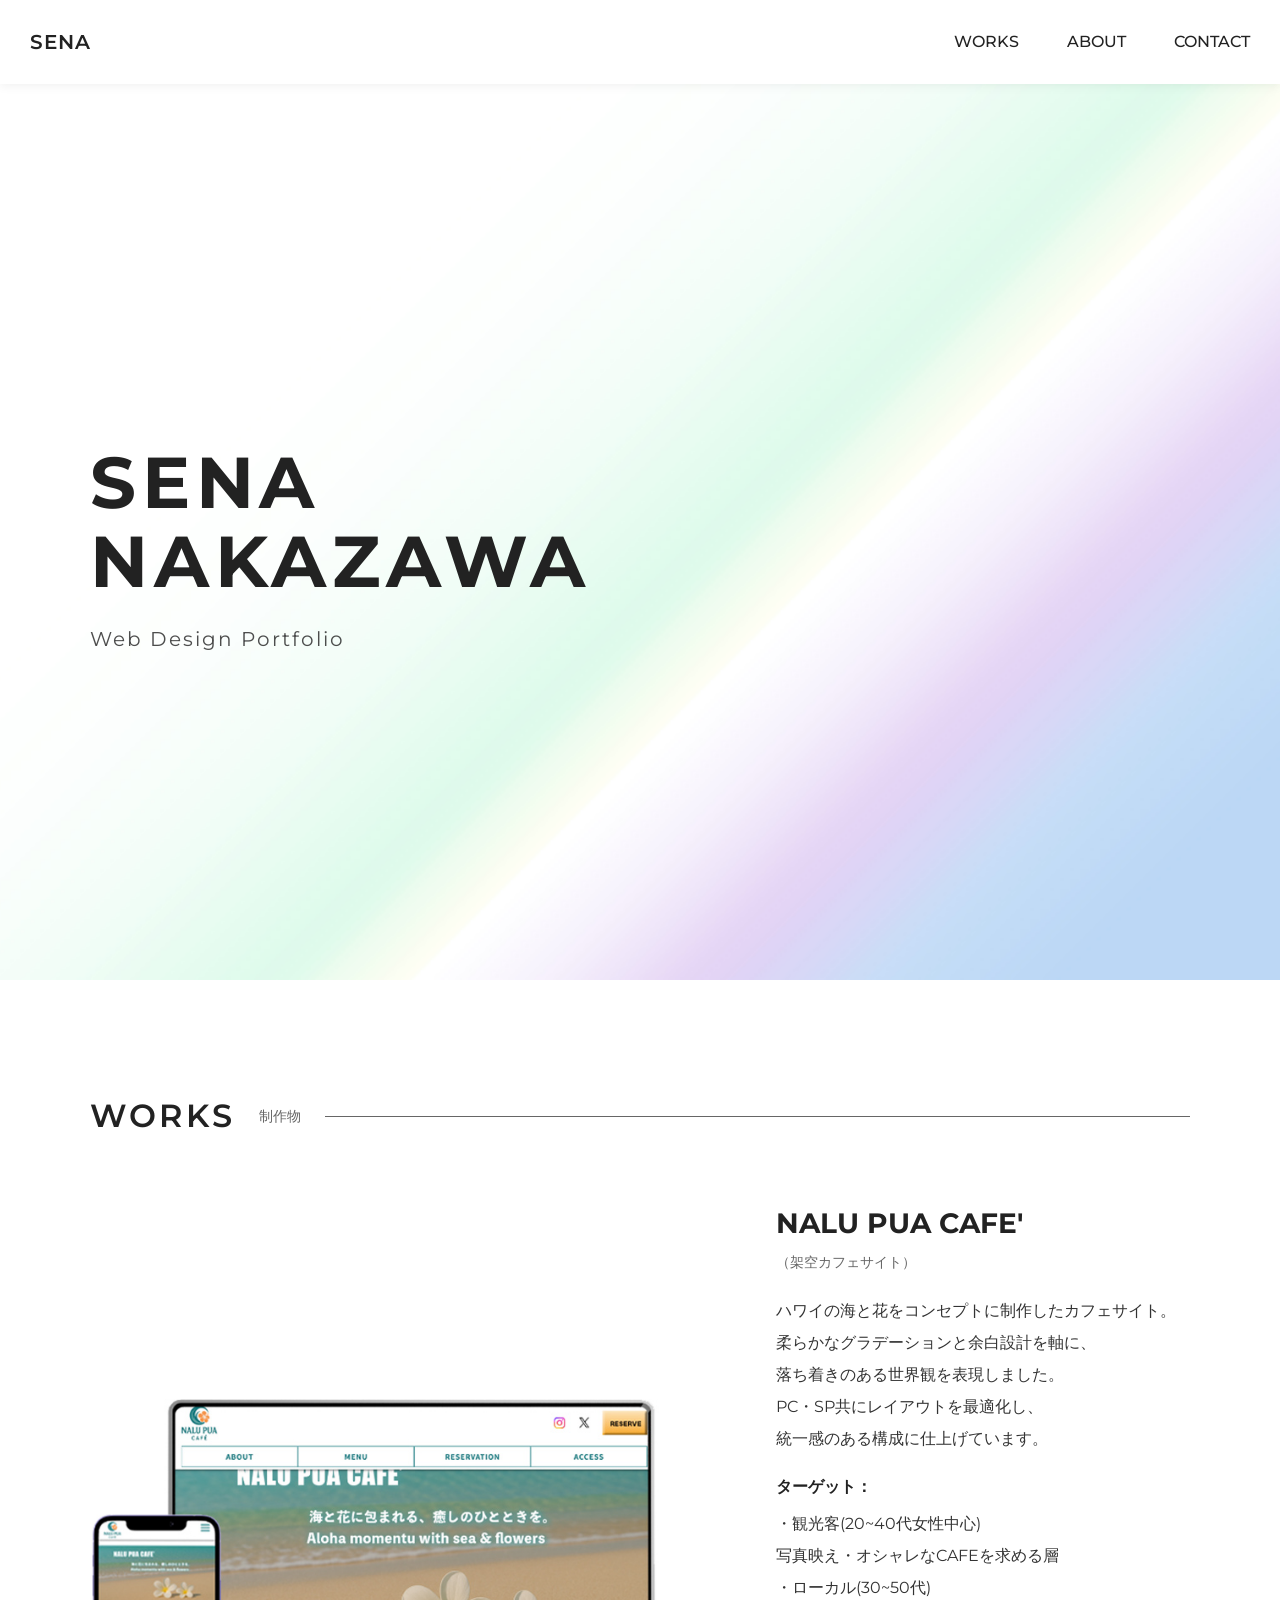
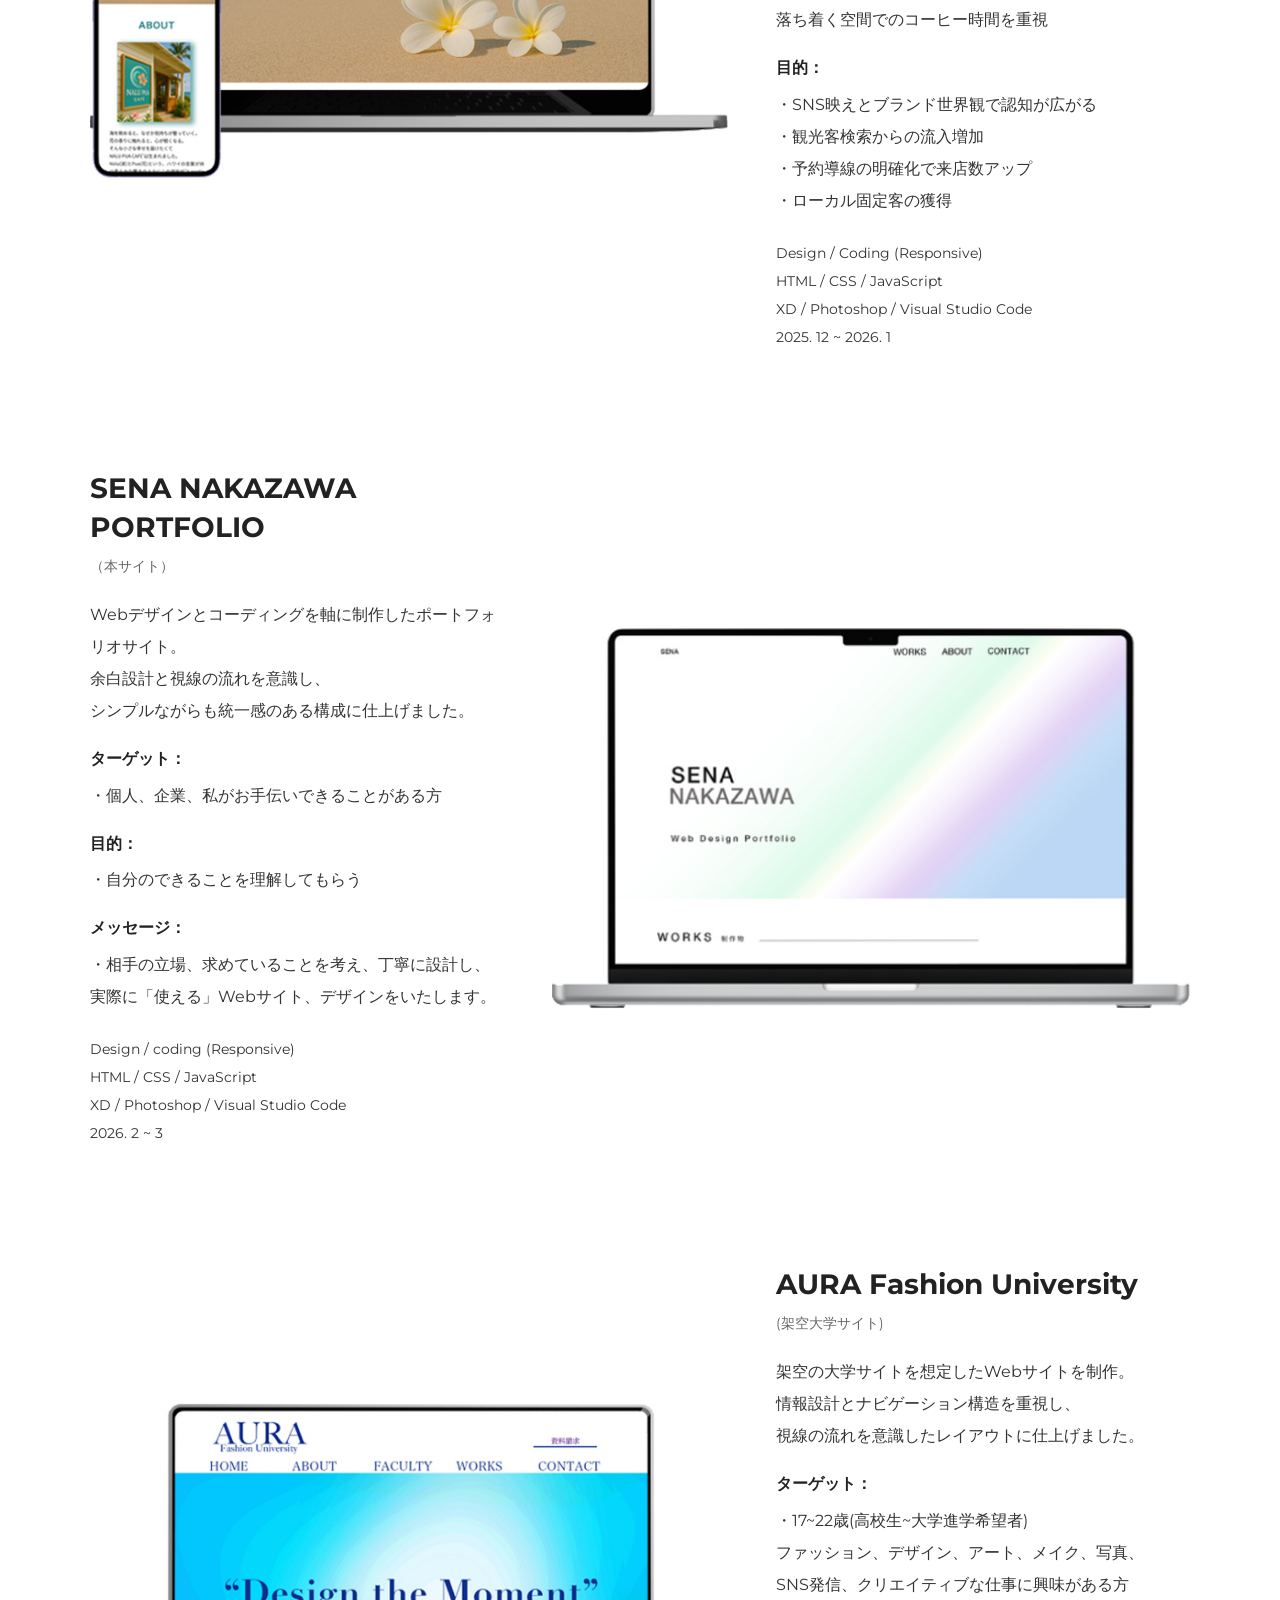
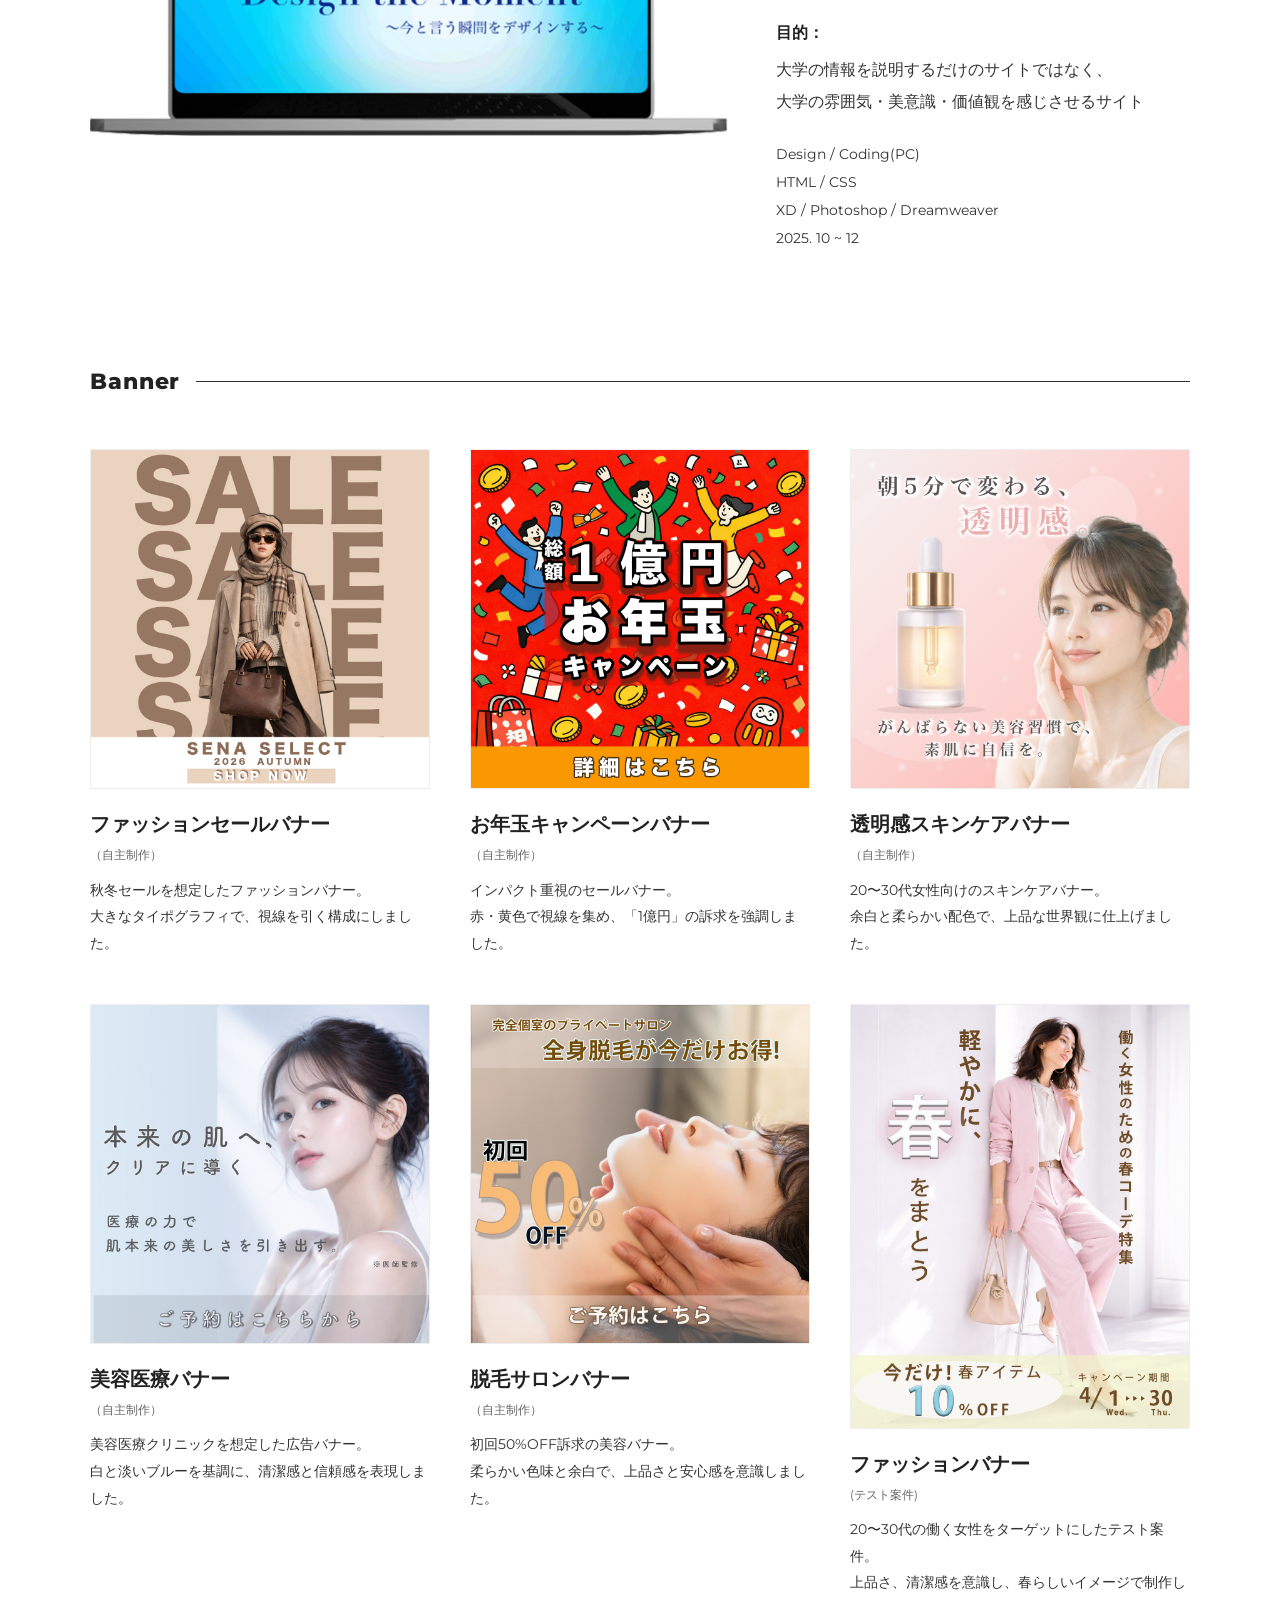
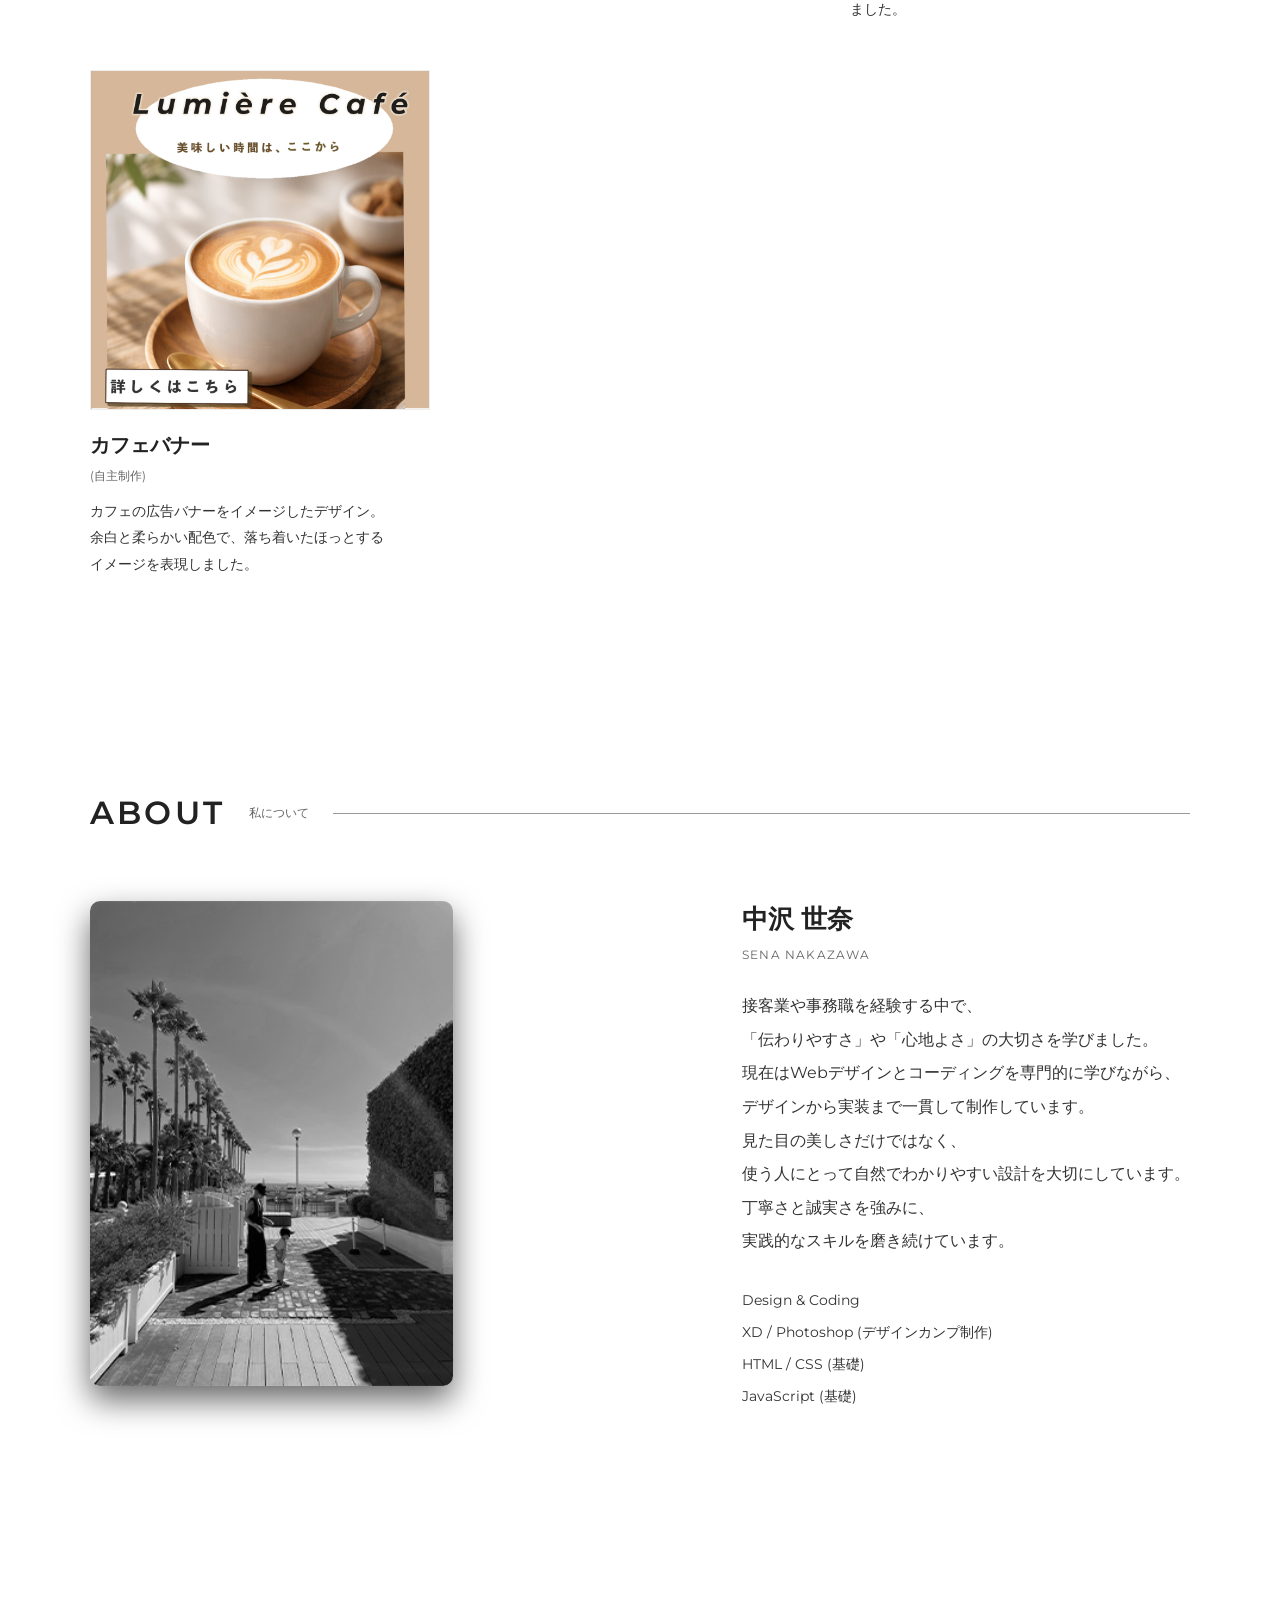
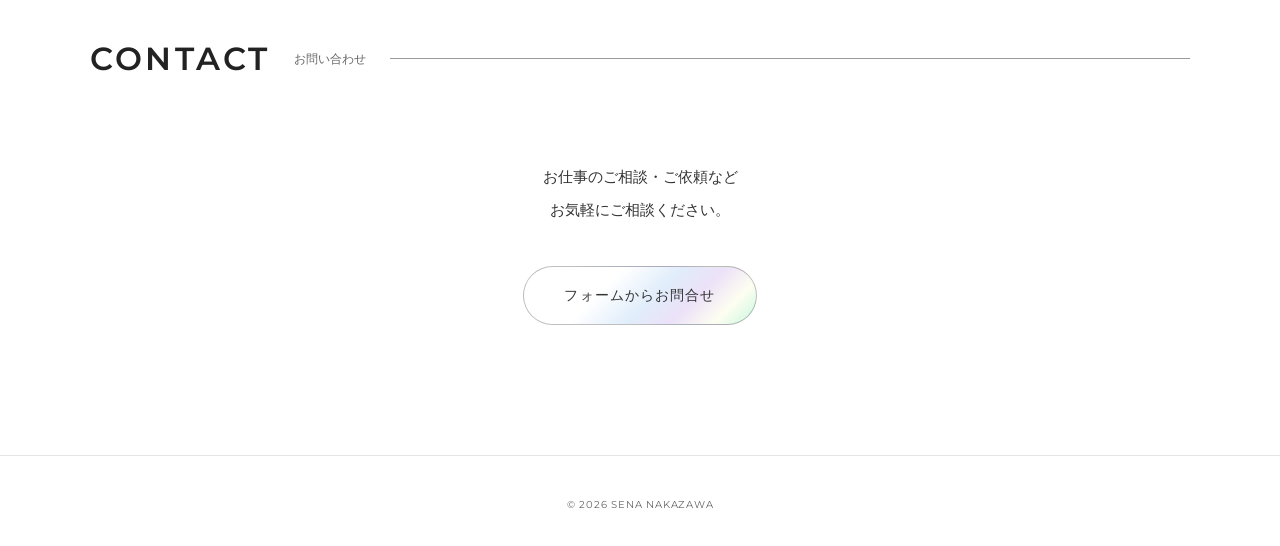
==== index.html @ a50a3d56 "Add files via upload" ====
<!DOCTYPE html>
<html lang="ja">
<head>
    <meta charset="UTF-8">
    <meta name="viewport" content="width=device-width, initial-scale=1.0">
    <title>SENA NAKAZAWA PORTFOLIO</title>
    <!-- Google fonts -->
     <link rel="preconnect" href="https://fonts.googleapis.com">
     <link rel="preconnect" href="https://fonts.gstatic.com" crossorigin>
     <link href="https://fonts.googleapis.com/css2?family=Montserrat:ital,wght@0,100..900;1,100..900&display=swap" rel="stylesheet">
     <!-- CSS -->
    <link rel="stylesheet" href="css/style.css">
    

</head>
<body>
    <header class="header">
        <div class="header_inner">
            <a class="header_logo" href="#fv">SENA</a>
            <nav class="header_nav" aria-label="グローバルナビゲーション">
                <ul class="header_navList">
                    <li><a class="header_navLink" href="#works">WORKS</a></li>
                    <li><a class="header_navLink" href="#about">ABOUT</a></li>
                    <li><a class="header_navLink" href="#contact">CONTACT</a></li>
                </ul>
            </nav>
            <button class="header_menuBtn" type="button" aria-label="メニューを開く" aria-expanded="false" aria-controls="spMenu">
            <span class="header_menuLine"></span>
            <span class="header_menuLine"></span>
            <span class="header_menuLine"></span>
            </button>
        </div>
    </header>
    <!-- ハンバーガーメニュー -->
    <div class="spMenu" id="spMenu" aria-hidden="true">
        <!-- ハンバーガー背景 -->
        <div class="spMenu_bg" aria-hidden="true"></div>
        <!-- メニュー本体 -->
        <div class="spMenu_panel">
            <button class="spMenu_close" type="button">
                <span class="spMenu_closeLine"></span>
                <span class="spMenu_closeLine"></span>
            </button>
            <nav class="spMenu_nav">
                <ul class="spMenu_list">
                    <li><a class="spMenu_link" href="#works">WORKS</a></li>
                    <li><a class="spMenu_link" href="#about">ABOUT</a></li>
                    <li><a class="spMenu_link" href="#contact">CONTACT</a></li>
                </ul>
            </nav>
        </div>
    </div>
    
    <main>
        <!-- FV -->
        <section  class="fv" id="fv">
           <div class="fv_inner">
            <h1 class="fv_title">SENA<br>NAKAZAWA</h1>
            <p class="fv_sub">Web Design Portfolio</p>
           </div>
        </section>
        <!-- WORKS -->
        <section class="works" id="works">
            <div class="works_inner">
                <div class="works_head">
                <h2 class="works_title">WORKS</h2>
                <p class="works_sub">制作物</p>
                
                </div>
                <div class="works_list">
                   <!-- NALU PUA CAFE' -->
                    <article class="work">
                        <a href="works/nalu/index.html" class="work_img" target="_blank" rel="noopener noreferrer">
                            <img src="images/nalu-pua-cafe.jpg" alt="NALU PUA CAFE のwebサイト">
                        </a>
                        <div class="work_body">
                            <h3 class="work_title">NALU PUA CAFE'</h3>
                            <p class="work_textSub">（架空カフェサイト）</p>
                            <div class="work_text">
                                <p>ハワイの海と花をコンセプトに制作したカフェサイト。</p>
                                <p>柔らかなグラデーションと余白設計を軸に、</p>
                                <p>落ち着きのある世界観を表現しました。</p>
                                <p>PC・SP共にレイアウトを最適化し、</p>
                                <p>統一感のある構成に仕上げています。</p>
                            </div>
                            <div class="work_section">
                                <p class="work_sectionTitle">ターゲット：</p>
                                <div class="work_sectionText">
                                    <p>・観光客(20~40代女性中心)</p>
                                    <p>写真映え・オシャレなCAFEを求める層</p>
                                    <p>・ローカル(30~50代)</p>
                                    <p>落ち着く空間でのコーヒー時間を重視</p>
                                </div>
                                </div>

                                <div class="work_section">
                                    <p class="work_sectionTitle">目的：</p>
                                    <div class="work_sectionText">
                                        <p>・SNS映えとブランド世界観で認知が広がる</p>
                                        <p>・観光客検索からの流入増加</p>
                                        <p>・予約導線の明確化で来店数アップ</p>
                                        <p>・ローカル固定客の獲得</p>
                                    </div>
                                </div>
                        
                            <ul class="work_meta">
                                <li>Design / Coding (Responsive)</li>
                                <li>HTML / CSS / JavaScript</li>
                                <li>XD / Photoshop / Visual Studio Code</li>
                                <li>2025. 12 ~ 2026. 1</li>
                            </ul>
                        
                        </div>
                    </article>
                    <!-- SENA NAKAZAWA PORTFOLIO -->
                    <article class="work reverse">
                        <a href="index.html" class="work_img" target="_blank" rel="noopener noreferrer">
                            <img src="images/pf.jpg" alt="ポートフォリオサイト">
                        </a>
                        <div class="work_body">
                            <h3 class="work_title">SENA NAKAZAWA PORTFOLIO</h3>
                            <p class="work_textSub">（本サイト）</p>
                            <div class="work_text">
                                <p>Webデザインとコーディングを軸に制作したポートフォリオサイト。</p>
                                <p>余白設計と視線の流れを意識し、</p>
                                <p>シンプルながらも統一感のある構成に仕上げました。</p>
                            </div>
                            <div class="work_section">
                                <p class="work_sectionTitle">ターゲット：</p>
                                <div class="work_sectionText">
                                    <p>・個人、企業、私がお手伝いできることがある方</p>
                                </div>
                            </div>
                            <div class="work_section">
                                <p class="work_sectionTitle">目的：</p>
                            <div class="work_sectionText">
                                <p>・自分のできることを理解してもらう</p>
                            </div>
                            </div>
                            <div class="work_section">
                                <p class="work_sectionTitle">メッセージ：</p>
                                <div class="work_sectionText">
                                    <p>・相手の立場、求めていることを考え、丁寧に設計し、</p>
                                    <p>実際に「使える」Webサイト、デザインをいたします。</p>
                                </div>
                            </div>
                           
                                <ul class="work_meta">
                                    <li>Design / coding (Responsive)</li>
                                    <li>HTML / CSS / JavaScript</li>
                                    <li>XD / Photoshop / Visual Studio Code</li>
                                    <li>2026. 2 ~ 3</li>
                                </ul>
                        </div>
                     </article>
                     <!-- AURA Fashion University -->
                      <article class="work">
                        <a href="works/aura/index.html" class="work_img" target="_blank" rel="noopener noreferrer">
                            <img src="images/aura-university.jpg" alt="AURA Fashion Universitywebサイトの制作モック">
                        </a>
                        <div class="work_body">
                            <h3 class="work_title">AURA Fashion University</h3>
                            <p class="work_textSub">(架空大学サイト)</p>
                            <div class="work_text">
                                <p>架空の大学サイトを想定したWebサイトを制作。</p>
                                <p>情報設計とナビゲーション構造を重視し、</p>
                                <p>視線の流れを意識したレイアウトに仕上げました。</p>
                            </div>
                            <div class="work_section">
                                <p class="work_sectionTitle">ターゲット：</p>
                                <div class="work_sectionText">
                                    <p>・17~22歳(高校生~大学進学希望者)</p>
                                    <p>ファッション、デザイン、アート、メイク、写真、</p>
                                    <p>SNS発信、クリエイティブな仕事に興味がある方</p>
                                </div>
                                </div>

                                <div class="work_section">
                                    <p class="work_sectionTitle">目的：</p>
                                    <div class="work_sectionText">
                                        <p>大学の情報を説明するだけのサイトではなく、</p>
                                        <p>大学の雰囲気・美意識・価値観を感じさせるサイト</p>
                                    </div>
                                </div>
                            
                                <ul class="work_meta">
                                    <li>Design / Coding(PC)</li>
                                    <li>HTML / CSS</li>
                                    <li>XD / Photoshop / Dreamweaver</li>
                                    <li>2025. 10 ~ 12</li>
                                </ul>
                        </div>
                      </article>

                </div>
               <!-- ===== Banner ===== -->
               <h3 class="works_category">Banner</h3>

                 <div class="banner_grid">

                   <!-- 1 -->
                   <article class="banner_card">
                   <div class="banner_cardImg">
                   <img src="images/banner05.jpg" alt="ファッションセールバナー">
                   </div>
                   <div class="banner_cardBody">
                    <h4 class="banner_cardTitle">ファッションセールバナー</h4>
                    <p class="banner_cardSub">（自主制作）</p>
                    <p class="banner_cardText">
                      秋冬セールを想定したファッションバナー。<br>
                      大きなタイポグラフィで、視線を引く構成にしました。
                    </p>
                   </div>
                  </article>
                    <!-- 2 -->
                    <article class="banner_card">
                     <div class="banner_cardImg">
                     <img src="images/banner02.jpg" alt="お年玉キャンペーンバナー">
                      </div>
                        <div class="banner_cardBody">
                        <h4 class="banner_cardTitle">お年玉キャンペーンバナー</h4>
                         <p class="banner_cardSub">（自主制作）</p>
                         <p class="banner_cardText">
                            インパクト重視のセールバナー。<br>
                            赤・黄色で視線を集め、「1億円」の訴求を強調しました。
                         </p>
                        </div>
                     </article>
                     <!-- 3 -->
                     <article class="banner_card">
                       <div class="banner_cardImg">
                        <img src="images/banner03.jpg" alt="透明感スキンケアバナー">
                       </div>
                         <div class="banner_cardBody">
                          <h4 class="banner_cardTitle">透明感スキンケアバナー</h4>
                           <p class="banner_cardSub">（自主制作）</p>
                           <p class="banner_cardText">
                             20〜30代女性向けのスキンケアバナー。<br>
                             余白と柔らかい配色で、上品な世界観に仕上げました。
                             </p>
                          </div>
                      </article>

                      <!-- 4 -->
                    <article class="banner_card">
                    <div class="banner_cardImg">
                     <img src="images/banner04.jpg" alt="美容医療バナー">
                    </div>
                    <div class="banner_cardBody">
                    <h4 class="banner_cardTitle">美容医療バナー</h4>
                     <p class="banner_cardSub">（自主制作）</p>
                     <p class="banner_cardText">
                      美容医療クリニックを想定した広告バナー。<br>
                      白と淡いブルーを基調に、清潔感と信頼感を表現しました。
                     </p>
                     </div>
                  </article>

                   <!-- 5 -->
                <article class="banner_card">
                       <div class="banner_cardImg">
                         <img src="images/banner01.jpg" alt="脱毛サロンバナー">
                          </div>
                          <div class="banner_cardBody">
                           <h4 class="banner_cardTitle">脱毛サロンバナー</h4>
                             <p class="banner_cardSub">（自主制作）</p>
                            <p class="banner_cardText">
                               初回50%OFF訴求の美容バナー。<br>
                            柔らかい色味と余白で、上品さと安心感を意識しました。
                            </p>
                         </div>
                      </article>
                  <!-- 6 -->
                   <article class="banner_card">
                    <div class="banner_cardImg">
                        <img src="images/banner06.jpg" alt="ファッションバナー">
                    </div>
                    <div class="banner_cardBody">
                        <h4 class="banner_cardTitle">ファッションバナー</h4>
                        <p class="banner_cardSub">(テスト案件)</p>
                        <p class="banner_cardText">
                            20〜30代の働く女性をターゲットにしたテスト案件。<br>
                            上品さ、清潔感を意識し、春らしいイメージで制作しました。
                        </p>
                    </div>
                   </article>

                   <!-- 7 -->
                    <article class="banner_card">
                        <div class="banner_cardImg">
                            <img src="images/banner07.jpg" alt="カフェバナー">
                        </div>
                        <div class="banner_cardBody">
                            <h4 class="banner_cardTitle">カフェバナー</h4>
                            <p class="banner_cardSub">(自主制作)</p>
                            <p class="banner_cardText">
                                カフェの広告バナーをイメージしたデザイン。<br>
                                余白と柔らかい配色で、落ち着いたほっとする<br>
                                イメージを表現しました。
                            </p>
                        </div>
                    </article>


        </section>
        <!-- ABOUT -->
        <section class="about" id="about">
            <div class="about_inner">
                <div class="about_head">
                 <h2 class="about_title">ABOUT</h2>
                 <p class="about_sub">私について</p>
                </div>

                <div class="about_content">
                    <div class="about_img">
                        <img src="images/about-photo.jpg" alt="中沢 世奈の紹介">
                    </div>
                    <div class="about_body">
                        <h3 class="about_name">中沢 世奈</h3>
                        <p class="about_nameSub">SENA NAKAZAWA</p>
                        <div class="about_text">
                            <p>接客業や事務職を経験する中で、</p>
                            <p>「伝わりやすさ」や「心地よさ」の大切さを学びました。</p>
                            <p>現在はWebデザインとコーディングを専門的に学びながら、</p>
                            <p>デザインから実装まで一貫して制作しています。</p>
                            <p>見た目の美しさだけではなく、</p>
                            <p>使う人にとって自然でわかりやすい設計を大切にしています。</p>
                            <p>丁寧さと誠実さを強みに、</p>
                            <p>実践的なスキルを磨き続けています。</p>
                            
                        </div>
                        <ul class="about_list">
                            <li>Design & Coding</li>
                            <li>XD / Photoshop (デザインカンプ制作)</li>
                            <li> HTML / CSS (基礎)</li>
                            <li>JavaScript (基礎)</li>
                        </ul>
                    </div>
                </div>
            </div>


        </section>
        <!-- CONTACT -->
        <section class="contact" id="contact">
            <div class="contact_inner">

                <div class="contact_head">
                    <h2 class="contact_title">CONTACT</h2>
                    <p class="contact_sub">お問い合わせ</p>
                </div>

                <div class="contact_body">
                    <p class="contact_text">
                        お仕事のご相談・ご依頼など<br>
                        お気軽にご相談ください。
                    </p>
                    <a class="contact_btn" href="https://forms.gle/LeryociqWwJVybUQA" target="_blank" rel="noopener">フォームからお問合せ</a>
                </div>
            </div>
        </section>
    </main>

    <!-- FOOTER -->
    <footer class="footer">
        <div class="footer_inner">
            <p class="footer_copy">
                &copy; 2026 SENA NAKAZAWA
            </p>

        </div>
    </footer>

<script>
    // ハンバーガーメニュー

  // ===== SPメニュー開閉 =====

  const menuBtn = document.querySelector('.header_menuBtn');
  const spMenu = document.getElementById('spMenu');
  const closeBtn = document.querySelector('.spMenu_close');
  const bg = document.querySelector('.spMenu_bg');
  const menuLinks = document.querySelectorAll('.spMenu_link');

  const OPEN_CLASS = 'is-open';

  function openMenu() {
    spMenu.classList.add(OPEN_CLASS);
    menuBtn.classList.add(OPEN_CLASS);

    menuBtn.setAttribute('aria-expanded', 'true');
    spMenu.setAttribute('aria-hidden', 'false');

    document.body.classList.add('is-fixed');
  }

  function closeMenu() {
    spMenu.classList.remove(OPEN_CLASS);
    menuBtn.classList.remove(OPEN_CLASS);

    menuBtn.setAttribute('aria-expanded', 'false');
    spMenu.setAttribute('aria-hidden', 'true');

    document.body.classList.remove('is-fixed');
  }

  function toggleMenu() {
    const isOpen = spMenu.classList.contains(OPEN_CLASS);
    if (isOpen) closeMenu();
    else openMenu();
  }

  // 開く
  if (menuBtn && spMenu) {
    menuBtn.addEventListener('click', toggleMenu);
  }

  // 閉じるボタン
  if (closeBtn) {
    closeBtn.addEventListener('click', closeMenu);
  }

  // 背景クリックで閉じる
  if (bg) {
    bg.addEventListener('click', closeMenu);
  }

  // メニューリンク押したら閉じる
  menuLinks.forEach((link) => {
    link.addEventListener('click', closeMenu);
  });

  // Escで閉じる
  document.addEventListener('keydown', (e) => {
    if (e.key === 'Escape' && spMenu.classList.contains(OPEN_CLASS)) {
      closeMenu();
    }
  });
  
//   WORKS見出しの線アニメーション
const works=document.querySelector('.works');

function showWorksLine(){
    if(!works) return;

    const worksTop=works.getBoundingClientRect().top;
    const windowHeight=window.innerHeight;

    if(worksTop<windowHeight-100){
        works.classList.add('is-show');
    }
    
}
window.addEventListener('scroll',showWorksLine);

showWorksLine();

// WORKSモック画像のフェードアップ
window.addEventListener('load',()=>{

const workItems=document.querySelectorAll('.work');

function showWorkItems(){
workItems.forEach((item)=>{
    const itemTop=item.getBoundingClientRect().top;
    const windowHeight=window.innerHeight;
    if (itemTop<windowHeight-80){
        item.classList.add('is-show');
    }
});
}
window.addEventListener('scroll',showWorkItems);

showWorkItems();
});

// ABOUT見出しの線アニメーション

const about=document.querySelector('.about');
function showAboutLine(){
    if(!about) return;

    const aboutTop=about.getBoundingClientRect().top;
    const windowHeight=window.innerHeight;
    if(aboutTop<windowHeight-100){
        about.classList.add('is-show');
    }
}
window.addEventListener('scroll',showAboutLine);

showAboutLine();    

// CONTACT見出しの線アニメーション

const contact=document.querySelector('.contact');
function showContactLine(){
    if(!contact) return;

const contactTop=contact.getBoundingClientRect().top;
const windowHeight=window.innerHeight;
 if(contactTop<windowHeight-100){
    contact.classList.add('is-show');
 }
}
window.addEventListener('scroll',showContactLine);

showContactLine();


</script>
</body>
</html>
---- css/style.css ----
/* リセットCSS */
*{
    margin: 0;
    padding: 0;
    box-sizing: border-box;
}
li{
    list-style: none;
}
img{
    border: none;
    display: block;
    max-width: 100%;
    height: auto;
}
a{
    text-decoration: none;
}


body{
    font-family: "Montserrat",sans-serif;
    line-height: 1.8;
    color: #222;
    background: #fff;
    padding-top: 80px;
}
section{
    padding: 80px 0;
}
.works_inner,
.about_inner,
.contact_inner{
    width: min(1100px,90%);
    margin: 0 auto;
}
/* header */
.header{
    position: fixed;
    top: 0;
    left: 0;
    width: 100%;
    z-index: 1200;
    background: #fff;
    box-shadow: 0 2px 10px rgba(0, 0, 0, 0.06);
}
.header_inner{
    display: flex;
    justify-content: space-between;
    align-items: center;
    padding: 24px 30px;
}
.header_nav{
    margin-left: auto;
}
.header_logo{
    font-size: 20px;
    font-weight: 600;
    letter-spacing: 0.05em;
    color: #222;
    position: relative;
}
.header_logo::after{
    content: "";
    position: absolute;
    left: 0;
    bottom: -4px;
    width: 0;
    height: 1px;
    background: #222;
    transition: 0.3s;
}
.header_logo:hover::after{
    width: 100%;
}
.header_navList{
    display: flex;
    gap: 48px;
}
.header_navLink{
    font-size: 16px;
    font-weight: 500;
    color: #222;
    position: relative;
}
.header_navList,.spMenu_list{
    list-style: none;
    margin: 0;
    padding: 0;
}
/* nav hover */
.header_navLink::after{
    content: "";
    position: absolute;
    left: 0;
    bottom: -4px;
    width: 0;
    height: 1px;
    background: #222;
    transition: 0.3s;
}
.header_navLink:hover::after{
    width: 100%;
}
.header_navLink:hover{
    color: #000;
}
/* ハンバーガーメニュー非表示 */
.header_menuBtn{
    display: none;
}
.spMenu{
    display: none;
}
section{
    padding: 120px 0;
}
/* FV */

.fv{
    min-height: 100vh;
    background-image: url("../images/main-pc.jpg");
    background-repeat: no-repeat;
    background-size: cover;
    background-position: center;
    display: flex;
    align-items: center;
    padding: 120px 0 80px;
}

.fv_inner{
    width: 90%;
    max-width: 1100px;
    margin: 0 auto;
    text-align: left;
}
.fv_title{
    font-size: 72px;
    font-weight: 700;
    line-height: 1.1;
    letter-spacing: 0.08em;
}
.fv_sub{
    margin-top: 20px;
    font-size: 20px;
    font-weight: 400;
    opacity: 0.8;
    letter-spacing: 0.1em;
}
/* WORKS */
.works_head{
    display: flex;
    align-items: center;
    gap: 24px;
    margin-bottom: 72px;
}
.works_title{
    font-size: 32px;
    font-weight: 600;
    letter-spacing: 0.1em;
    line-height: 1;
}
.works_sub{
    font-size: 14px;
    color: #666;
    line-height: 1;
    white-space: nowrap;
}

.works_head::after{
    content: "";
    display: block;
    flex: 1;
    height: 1px;
    background-color: #666;

    transform: scaleX(0);
    transform-origin: left center;
    transition: transform 1s ease;
}
.works.is-show .works_head::after{
    transform: scaleX(1);
}
/* 作品一覧 */
.works_list{
    display: flex;
    flex-direction: column;
    gap: 96px;
}
/* １作品目 */
.work{
    display: flex;
    align-items: center;
    justify-content: space-between;
    gap: 48px;

    opacity: 0;
    transform: translateY(24px);
    transition: opacity 0.8s ease, transform 0.8s ease;
}
.work.is-show{
    opacity: 1;
    transform: translateY(0);
}
/* ２作品目だけ左右反転 */
.work.reverse{
    flex-direction: row-reverse;
}
/* 画像 */
.work_img{
    width: 58%;
    flex-shrink: 0;
    display: block;
    position: relative;
    overflow: hidden;
}
.work_img img{
    width: 100%;
    height: auto;
    display: block;
    transition: opacity 0.3s ease,transform 0.3s ease;
}
.work_img:hover img{
    opacity: 0.7;
    transform: scale(1.02);
}

/* テキスト */
.work_body{
    width: 42%;
    max-width: 420px;
}
.work_title{
    font-size: 28px;
    font-weight: 700;
    line-height: 1.4;
    margin-bottom:8px;
}
.work_textSub{
    font-size: 14px;
    color: #666;
    line-height: 1.7;
    margin-bottom: 20px;
}
.wok_text{
    margin-bottom: 20px;
}
.work_text p{
    font-size: 16px;
    line-height: 2;
    color: #333;
}

.work_section{
    margin-top: 18px;
}
.work_sectionTitle{
    font-size: 16px;
    font-weight: 700;
    line-height: 1.8;
    color: #222;
    margin-bottom: 6px;
}

.work_sectionText p{
    font-size: 16px;
    line-height: 2;
    color: #333;
}
.work_meta{
    margin-top: 22px;
    margin-bottom: 22px;
}
.work_meta li{
    font-size: 14px;
    line-height: 2;
    color: #333;
}


.work_link:hover::after{
    transform: scaleX(1);
}

/* バナー */
.works_category{
    display: flex;
    align-items: center;
    gap: 16px;
  font-size: 22px;
  font-weight: 800;
  margin: 88px 0 40px;
  margin-bottom: 48px;
  letter-spacing: 0.04em;
}
.works_category::after{
    content: "";
    display: block;
    flex: 1;
    height: 1px;
    background: #333;
}
.banner_grid{
    display: grid;
    grid-template-columns: repeat(3,1fr);
    gap: 48px 40px;
}
.banner_card{
    display: flex;
    flex-direction: column;
}
.banner_cardImg{
    margin-bottom: 20px;
}
.banner_cardImg img{
    width: 100%;
    display: block;
    border: 1px solid #eee;
}
.banner_cardBody{
    text-align: left;
}
.banner_cardTitle{
    font-size: 20px;
    font-weight: 700;
    line-height: 1.5;
    margin-bottom: 6px;
    color: #222;
}
.banner_cardSub{
    font-size: 12px;
    color: #666;
    line-height: 1.6;
    margin-bottom: 12px;
}
.banner_cardText{
    font-size: 14px;
    line-height: 1.9;
    color: #333;
}


/* ABOUT */
.about{
    padding: 100px 0 120px;
}
.about_head{
    display: flex;
    align-items: center;
    gap: 24px;
    margin-bottom: 72px;
}
.about_title{
    font-size: 32px;
    font-weight: 600;
    letter-spacing: 0.1em;
    line-height: 1;
}
.about_sub{
    font-size: 12px;
    color: #666;
    line-height: 1;
    white-space: nowrap;
}
.about_head::after{
    content: "";
    display: block;
    flex: 1;
    height: 1px;
    background-color: #999;

    transform: scaleX(0);
    transform-origin: left center;
    transition: transform 1s ease;
}
.about.is-show .about_head::after{
    transform: scaleX(1);
}
.about_body{
    max-width: 600px;
}
/* 画像と本文 */
.about_content{
    display: flex;
    align-items: flex-start;
    justify-content: space-between;
    gap: 56px;
}

/* 画像 */
.about_img{
    width: 33%;
    flex-shrink: 0;
}
.about_img img{
    width: 100%;
    height: auto;
    display: block;
    border-radius: 10px;
    box-shadow: 0 14px 32px rgba(0, 0, 0, 0.6);
}
/* 右の本文 */
.about_name{
    font-size: 26px;
    font-weight: 600;
    line-height: 1.4;
    margin-bottom: 6px;
}
.about_nameSub{
    font-size: 12px;
    color: #666;
    letter-spacing: 0.1em;
    margin-bottom: 24px;
}

/* テキスト */
.about_text{
    margin-bottom: 28px;
}
.about_text p{
    font-size: 16px;
    line-height: 2.1;
    color: #333;
}

.about_list{
    display: flex;
    flex-direction: column;
    gap: 4px;
}
.about_list li{
    font-size: 14px;
    line-height: 2;
    color: #333;
}

/* CONTACT */
.contact{
    padding: 100px 0 120px;
}
.contact_head{
    display: flex;
    align-items: center;
    gap: 24px;
    margin-bottom: 72px;
}

.contact_title{
    font-size: 32px;
    font-weight: 600;
    letter-spacing: 0.1em;
}
.contact_sub{
    font-size: 12px;
    color: #666;
}
.contact_head::after{
    content: "";
    flex: 1;
    height: 1px;
    background-color: #999;
    transform: scaleX(0);
    transform-origin: left;
    transition: transform 1s ease;
}
.contact.is-show .contact_head::after{
    transform: scaleX(1);
}
/* 本文 */
.contact_body{
    text-align: center;
}
.contact_text{
    font-size: 15px;
    line-height: 2.2;
    margin-bottom: 40px;
    color: #333;
}
/* ボタン */

.contact_btn{
    display: inline-block;
    padding: 16px 40px;
    font-size: 14px;
    letter-spacing: 0.08em;
    border-radius: 30px;
    border: 1px solid rgba(0, 0, 0, 0.25);
    color: #333;
    position: relative;
    overflow: hidden;
    background: linear-gradient(
        135deg,
        rgba(255,255,255,0.95) 0%,
       rgba(255,255,255,0.88) 35%,
       rgba(187,215,245,0.45) 55%,
       rgba(213,189,240,0.45) 70%,
       rgba(251,252,224,0.45) 85%,
       rgba(134,238,183,0.45) 100%
    );
    transition: transform 0.3s ease,transform 0.3s ease;
}

.contact_btn:hover{
    transform: translateY(-3px);
    box-shadow: 0 10px 24px rgba(0, 0, 0, 0.10);
}

/* FOOTER */
.footer{
    padding: 40px 0 32px;
    border-top: 1px solid #e5e5e5;
}
.footer_copy{
    font-size: 10px;
    color: #666;
    text-align: center;
    letter-spacing: 0.08em;
}








/* メデイアクエリ：sp版 */
@media (max-width: 768px) {
    .header {
        position: fixed;
        top: 0;
        left: 0;
        width: 100%;
        height: 80px; 
        background: #fff;
        z-index: 1200;
        box-shadow: 0 2px 10px rgba(0, 0, 0, 0.06);
    }
    body {
        padding-top: 80px; 
    }

    section {
        padding: 60px 0;
    }

    .works_inner,
    .about_inner,
    .contact_inner {
        width: 90%;
    }
    
    .header_inner {
        height: 100%;
        width: 100%; 
        padding: 0 30px;
        display: flex;
        justify-content: space-between;
        align-items: center;
    }

    .header_logo {
        font-size: 18px; 
        line-height: 1;
        margin: 0;
    }

    .header_nav {
        display: none; /* PC用ナビを隠す */
    }

    /* ハンバーガーメニューボタン */
    .header_menuBtn {
        display: block;
        width: 30px;
        height: 20px;
        position: relative;
        background: none;
        border: none;
        cursor: pointer;
        z-index: 1201; 
        flex-shrink: 0;
    }

    .header_menuLine {
        position: absolute;
        left: 0;
        width: 100%;
        height: 2px;
        background: #222;
        transition: transform 0.3s ease, opacity 0.3s ease, top 0.3s ease, bottom 0.3s ease;;
    }

    .header_menuLine:nth-child(1) { 
        top: 0;
     }
    .header_menuLine:nth-child(2) { 
        top: 9px;
     }
    .header_menuLine:nth-child(3) {
         bottom: 0;
         }

    /* 開閉時のアニメーション */
    .header_menuBtn.is-open .header_menuLine:nth-child(1) {
        top: 9px;
        transform: rotate(45deg);
    }
    .header_menuBtn.is-open .header_menuLine:nth-child(2) {
        opacity: 0;
    }
    .header_menuBtn.is-open .header_menuLine:nth-child(3) {
        bottom: 9px;
        transform: rotate(-45deg);
    }

    /* SPメニューパネル */
    .spMenu {
        display: block; 
        position: fixed;
        inset: 0;
        z-index: 1100;
        pointer-events: none;
        visibility: hidden; /* 通常時は隠す */
    }

    .spMenu.is-open {
        pointer-events: auto;
        visibility: visible;
    }

    .spMenu_bg {
        position: absolute;
        inset: 0;
        background: rgba(0, 0, 0, 0.4); /* 背景を少し暗くして分かりやすく */
        opacity: 0;
        transition: opacity 0.3s ease;
    }

    .spMenu.is-open .spMenu_bg {
        opacity: 1;
    }
/* パネル全体 */
    .spMenu_panel {
        position: absolute;
        top: 0;
        right: 0;
        width: 90%;
        max-width: 320px;
        height: 100vh;
        background: #dfeaf7;
        transform: translateX(100%);
        transition: transform 0.3s ease;
        padding: 130px 32px 40px;
    }

    .spMenu.is-open .spMenu_panel {
        transform: translateX(0);
    }
    .spMenu_close{
        display: none;
    }
    .spMenu_closeLine{
        display: none;
    }

    .spMenu_nav{
        text-align: left;
    }

    .spMenu_list {
        display: flex;
        flex-direction: column;
        gap: 24px;
        text-align: center;
    }

    .spMenu_link {
        font-size: 20px;
        font-weight: 500;
        line-height: 1.6;
        color: #222;
        padding: 8px 0;
        display: block;
        text-decoration: none;
    }
    /* メニューが開いてる時は背景スクロールは止める */
    body.is-fixed{
        overflow: hidden;
    }

    /* FV　SP*/
    .fv {
        min-height: 88vh;
        padding: 80px 0;
        background-image: url("../images/main-sp.jpg");
        background-position: center;
        background-size: cover;
        display: flex;
        align-items: center;
    }
    .fv_inner{
        width: 87.2%;
        margin: 0 auto;
        padding-top: 0;
    }

    .fv_title {
        font-size: 38px;
        line-height: 1.15;
        letter-spacing: 0.04em;
    }
    .fv_sub{
        margin-top: 16px;
        font-size: 14px;
        line-height: 1.8;
        letter-spacing: 0.08em;
    }
    /* WORKS SP */
    .works{
        padding: 80px 0;
    }
    .works_inner{
        width: 87.2%;
        margin: 0 auto;
    }
    .works_head{
        display: flex;
        align-items: center;
        gap: 12px;
        margin-bottom: 40px;
    }
    .works_title{
        font-size: 18px;
        font-weight: 600;
        line-height: 1;
        letter-spacing: 0.08em;
    }
    .works_sub{
        font-size: 10px;
        line-height: 1;
        color: #666;
        white-space: nowrap;
    }
    .works_head::after{
        content: "";
        display: block;
        flex: 1;
        height: 1px;
        background-color: #999;
    }

    /* 作品一覧 */
    .works_list{
        display: flex;
        flex-direction: column;
        gap: 80px;
    }

    .work,
    .work.reverse{
        display: block;
    }
    .work_img{
        width: 88%;
        margin: 0 auto 32px;
        display: block;
    }
    .work_img img{
        width: 100%;
        height: auto;
        display: block;
    }

    .work_body{
        width: 74%;
        line-height: 1.9;
        max-width: none;
        margin: 0 auto;
    }
    /* タイトル */
    .work_title{
        font-size: 16px;
        font-weight: 700;
        line-height: 1.5;
        margin-bottom: 8px;
        word-break: keep-all;
    }
    .work_textSub{
        font-size: 11px;
        color: #666;
        line-height: 1.6;
        margin-bottom: 18px;
    }
    /* 導入文 */
    .wok_text{
        margin-bottom: 20px;
    }
    .work_text p{
        font-size: 11px;
        line-height: 2;
        color: #333;
        word-break: normal;
        overflow-wrap: break-word;
    }

    /* ターゲット・目的・メッセージ */
    .work_section{
        margin-top: 18px;
    }
    .work_sectionTitle{
        font-size: 11px;
        font-weight: 700;
        line-height: 1.8;
        margin-bottom: 6px;
    }
    .work_sectionText p{
        font-size: 11px;
        line-height: 1.9;
        color: #333;
        word-break: normal;
        overflow-wrap: break-word;
    }

    /* 使用技術など */
    .work_meta{
        margin-top: 22px;
        margin-bottom: 22px;
    }
    .work_meta li{
        font-size: 10px;
        line-height: 1.9;
        color: #333;
    }
    /* リンク */
    .work_link{
        display: flex;
        align-items: center;
        justify-content: center;
        width: fit-content;
        gap: 14px;
        font-size: 11px;
        letter-spacing: 0.05em;
        color: #222;
        margin: 28px auto 0;
        text-decoration: none;
    }
    .work_link::after{
        content: "";
        display: block;
        width: 40px;
        height: 1px;
        background: #222;
        transform: none;
        transition: none;
    }

    /* バナー */
    .works_category{
    font-size: 16px;
    margin: 48px 0 24px;
  }
  .banner_grid{
    grid-template-columns: 1fr;
    gap: 40px;
  }
  .banner_cardTitle{
    font-size: 16px;
    line-height: 1.5;
  }
  .banner_cardSub{
    font-size: 11px;
    margin-bottom: 10px;
  }
 .banner_cardText{
    font-size: 11px;
    line-height: 1.9;
 }
    /* ABOUT SP */
    .about{
        padding: 80px 0;
    }
    .about_inner{
        width: 87.2%;
        margin: 0 auto;
    }
    .about_head{
        display: flex;
        align-items: center;
        gap: 12px;
        margin-bottom: 40px;
    }
    .about_title{
        font-size: 18px;
        font-weight: 600;
        line-height: 1;
        letter-spacing: 0.08em;
    }
    .about_sub{
        font-size: 10px;
        line-height: 1;
        color: #666;
        white-space: nowrap;
    }
    .about_head::after{
        content: "";
        display: block;
        flex: 1;
        height: 1px;
        background-color: #999;
    }
    /* 画像と本文を縦並び */
    .about_content{
        display: block;
    }
    /* 画像 */
    .about_img{
        width: 58%;
        margin: 0 auto 28px;
    }
    .about_img img{
        width: 100%;
        height: auto;
        display: block;
        border-radius: 6px;
        box-shadow: 0 12px 28px rgba(0, 0, 0, 0.6);
    }
    /* 本文 */
    .about_body{
        width: 74%;
        max-width: none;
        margin: 0 auto;
    }
    .about_name{
        font-size: 18px;
        font-weight: 700;
        line-height: 1.5;
        margin-bottom: 6px;
    }

    .about_nameSub{
        font-size: 10px;
        color: #666;
        letter-spacing: 0.08em;
        margin-bottom: 22px;
    }

    /* テキスト */
    .about_text{
        margin-bottom: 20px;
    }
    .about_text p{
        font-size: 11px;
        line-height: 2;
        color: #333;
    }
    .about_list{
        display: flex;
        margin-top: 22px;
        flex-direction: column;
        gap: 4px;
    }
    .about_list li{
        font-size: 10px;
        line-height: 1.9;
        color: #333;
    }
    /* contact　SP */

    .contact{
        padding: 80px 0;
    }
    .contact_inner{
        width: 87.2%;
        margin: 0 auto;
    }
    .contact_head{
        display: flex;
        align-items: center;
        gap: 12px;
        margin-bottom: 40px;
    }
    .contact_title{
        font-size: 18px;
        font-weight: 600;
        line-height: 1;
        letter-spacing: 0.08em;
    }
    .contact_sub{
        font-size: 10px;
        line-height: 1;
        color: #666;
        white-space: nowrap;
    }
    .contact_head::after{
        content: "";
        display: block;
        flex: 1;
        height: 1px;
        background-color: #999;
    }
   /* 本文 */
   .contact_body{
    text-align: center;
   }
   .contact_text{
    font-size: 12px;
    line-height: 2;
    color: #333;
    margin-bottom: 32px;
   }

   /* ボタン */
   .contact_btn{
    display: inline-flex;
    align-items: center;
    justify-content: center;
    width: 100%;
    max-width: 260px;
    padding: 14px 20px;
    margin:  36px 0 auto;
    border-radius: 999px;
    border: 1px solid rgba(0, 0, 0, 0.18);
    font-size: 12px;
    letter-spacing: 0.05em;
    color: #222;
    text-decoration: none;
    background: linear-gradient(
        135deg,
        rgba(255,255,255,0.95) 0%,
       rgba(255,255,255,0.88) 35%,
       rgba(187,215,245,0.45) 55%,
       rgba(213,189,240,0.45) 70%,
       rgba(251,252,224,0.45) 85%,
       rgba(134,238,183,0.45) 100%
    );
    transition: transform 0.3s ease,box-shadow 0.3s ease;
   }
   .contact_btn:hover,
   .contact_btn:focus-visible,
   .contact_btn:active{
    transform: translateY(-3px);
    box-shadow: 0 10px 24px rgba(0, 0, 0, 0.10);
   }
   /* FOOTER SP */
   .footer{
    padding: 40px 0 32px;
    border-top: 1px solid #e5e5e5;
   }
   .footer_inner{
    width: 87.2%;
    margin: 0 auto;
   }
   .footer_copy{
    font-size: 10px;
    line-height: 1.8;
    color: #666;
    text-align: center;
    letter-spacing: 0.05em;
   }
}
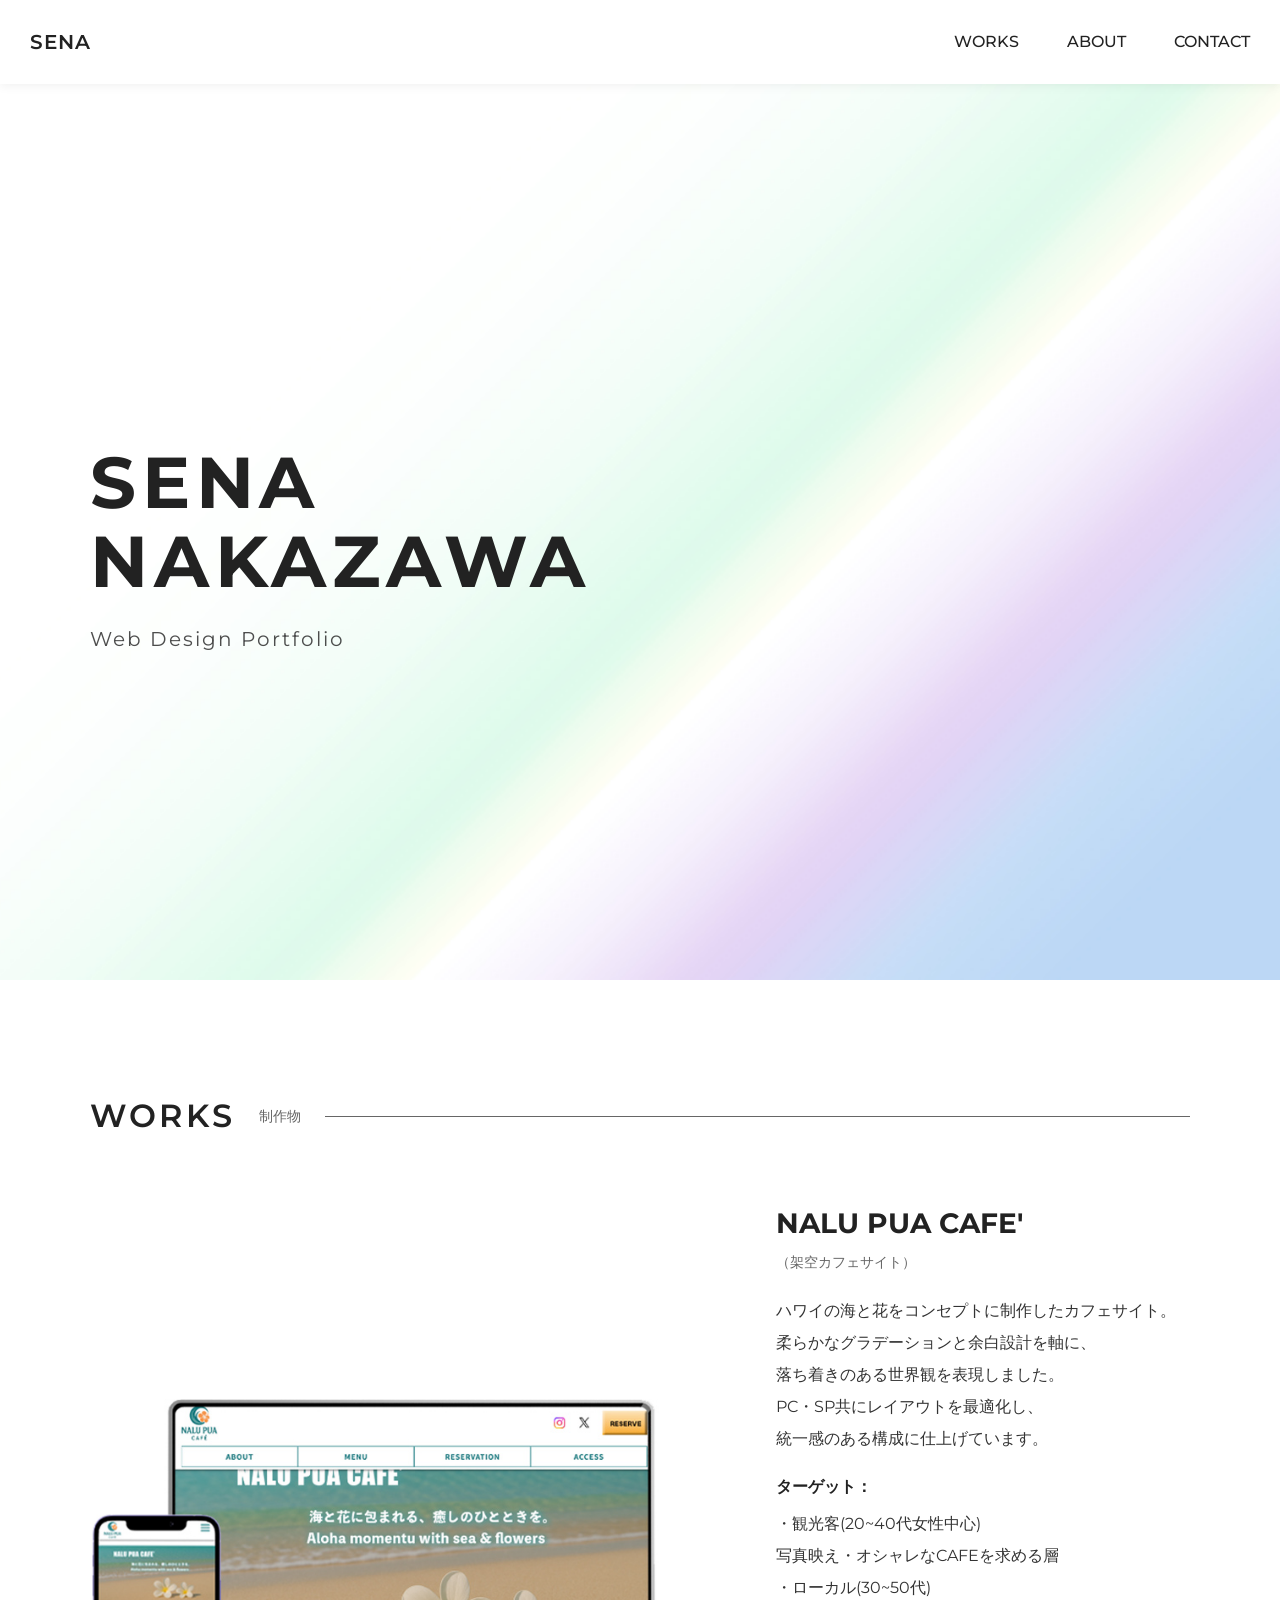
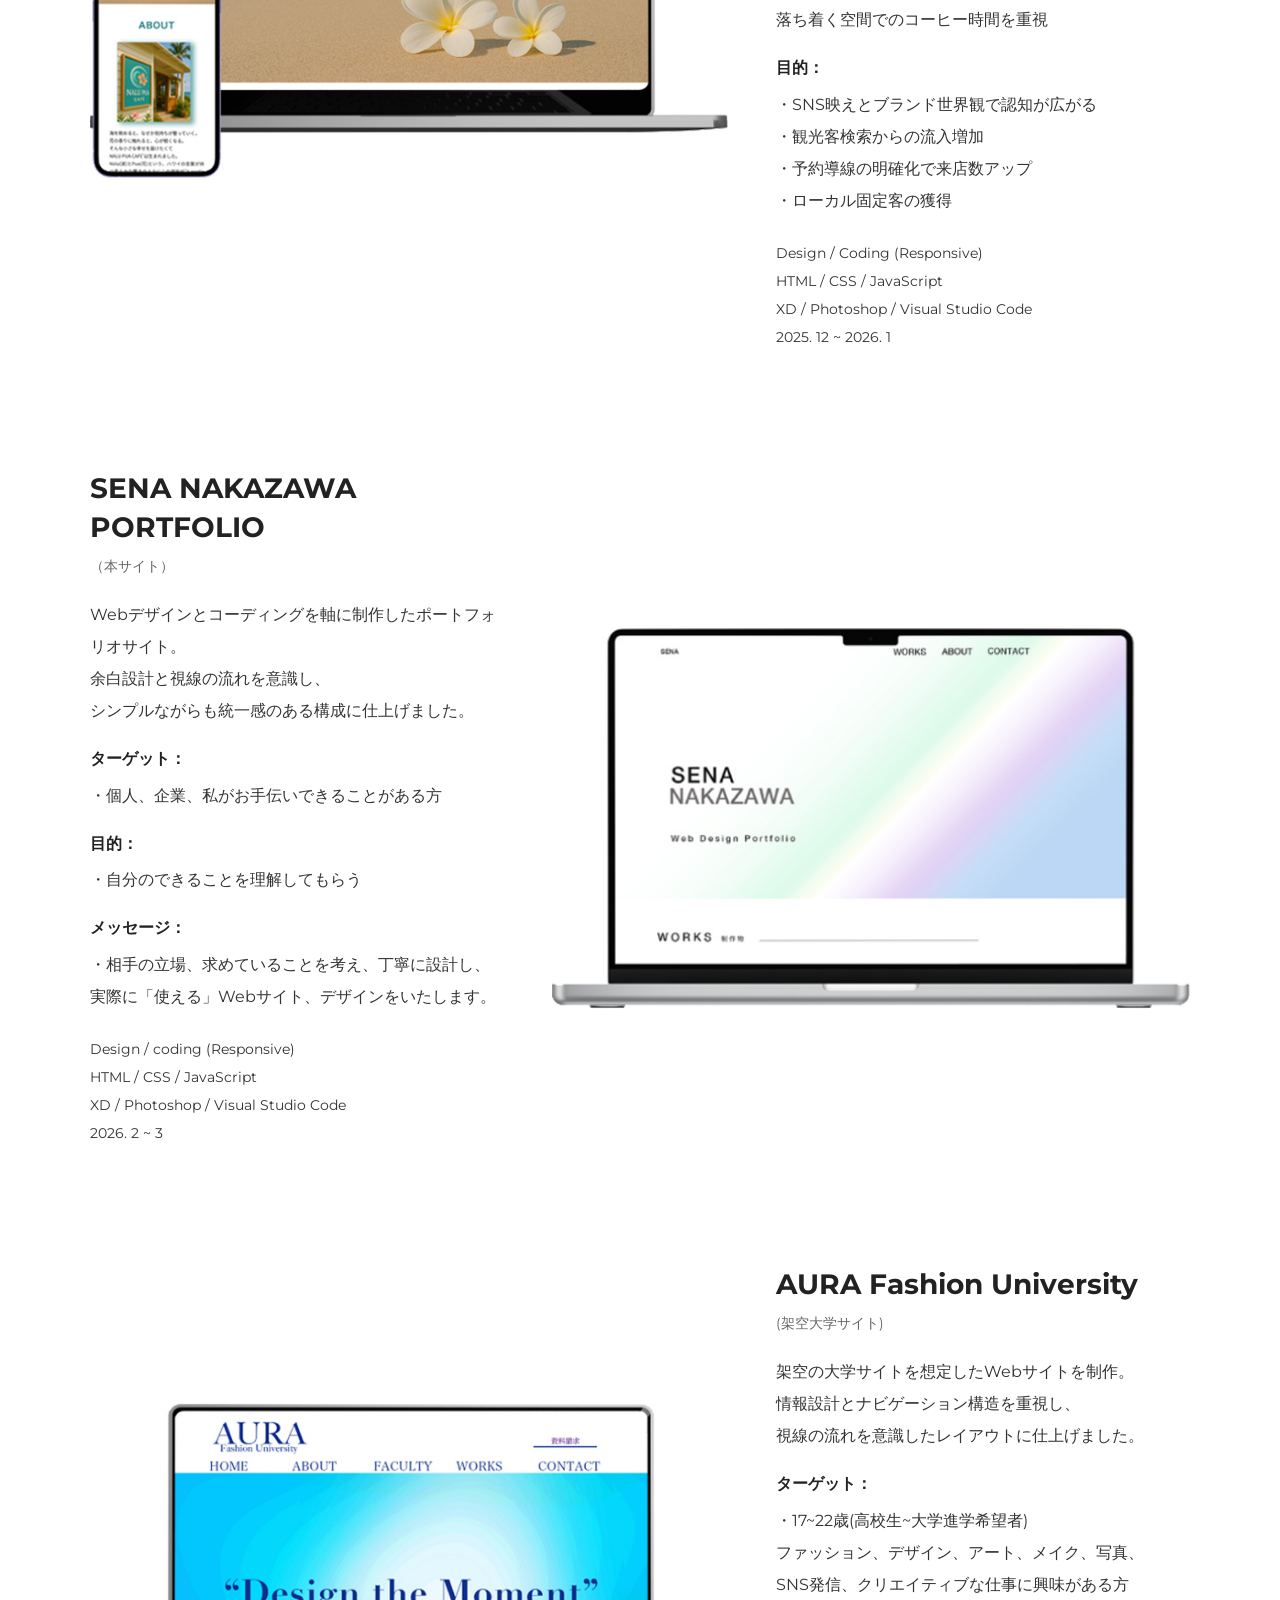
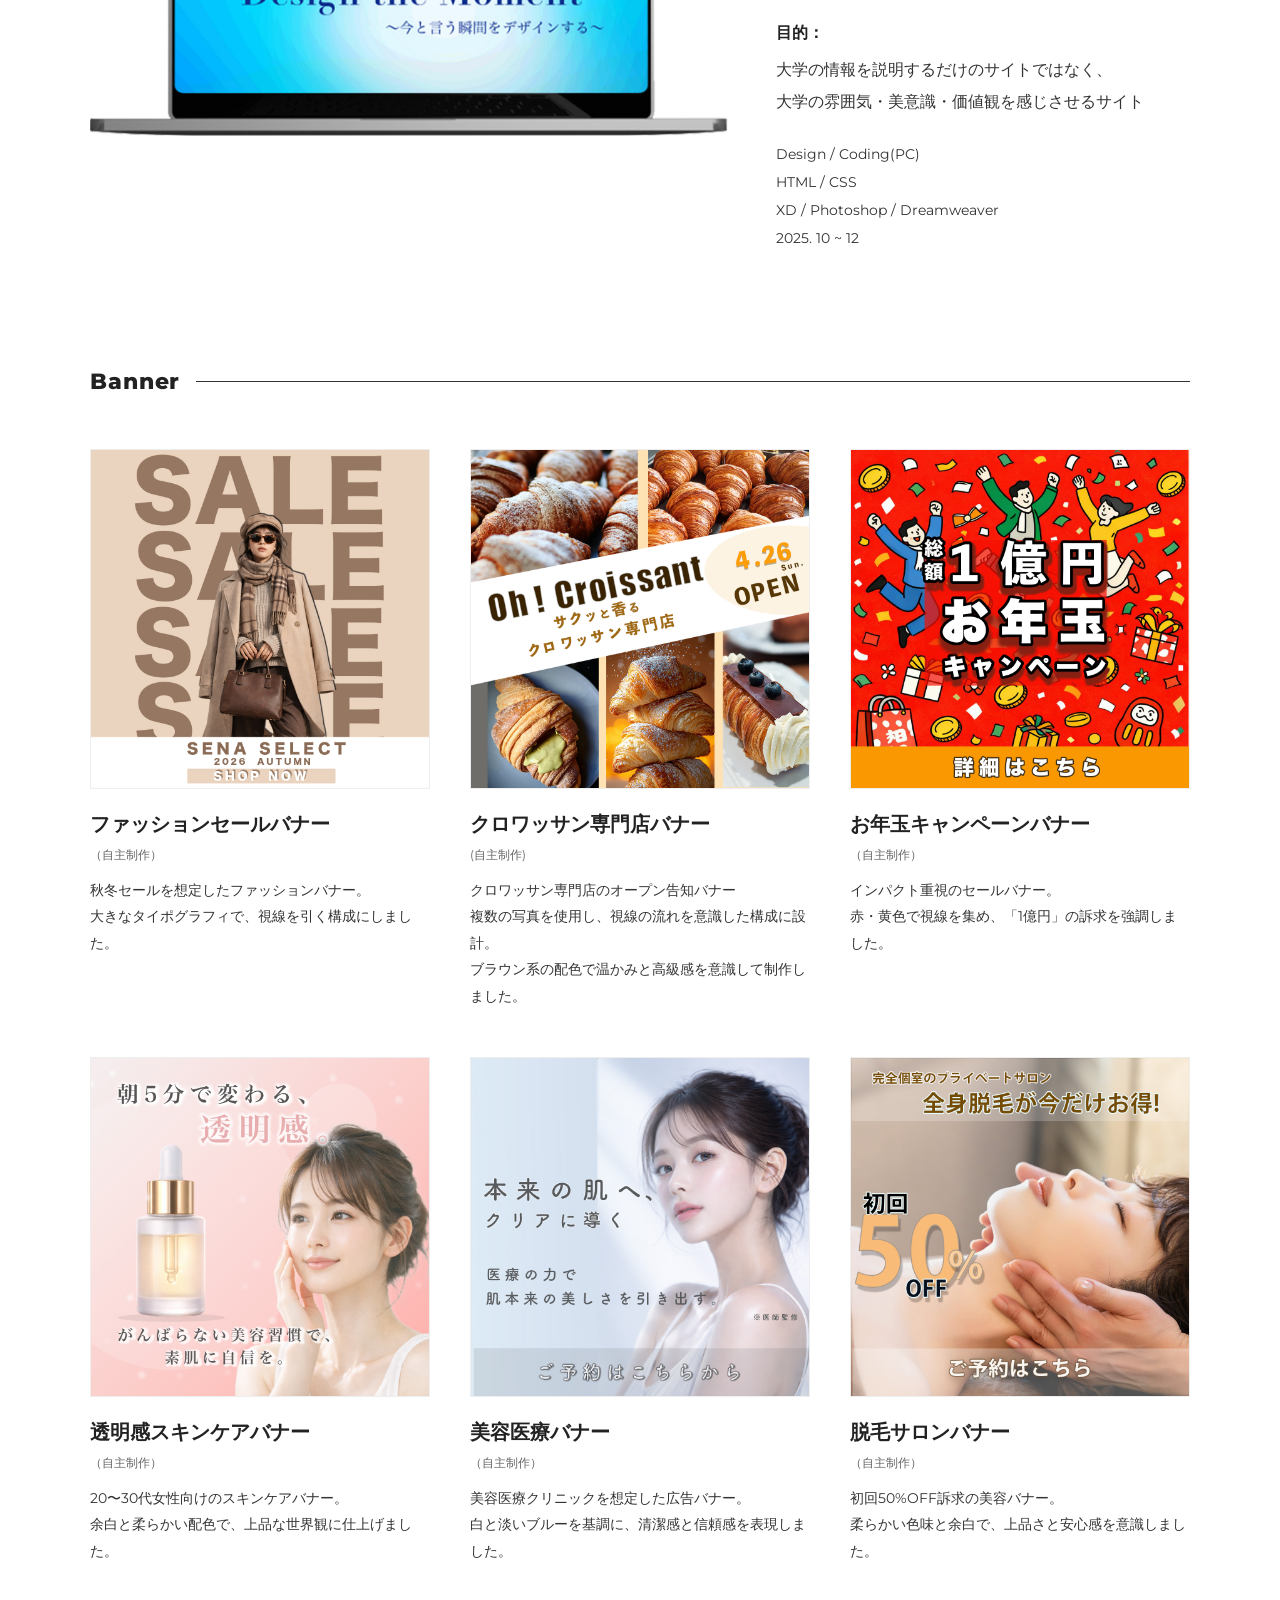
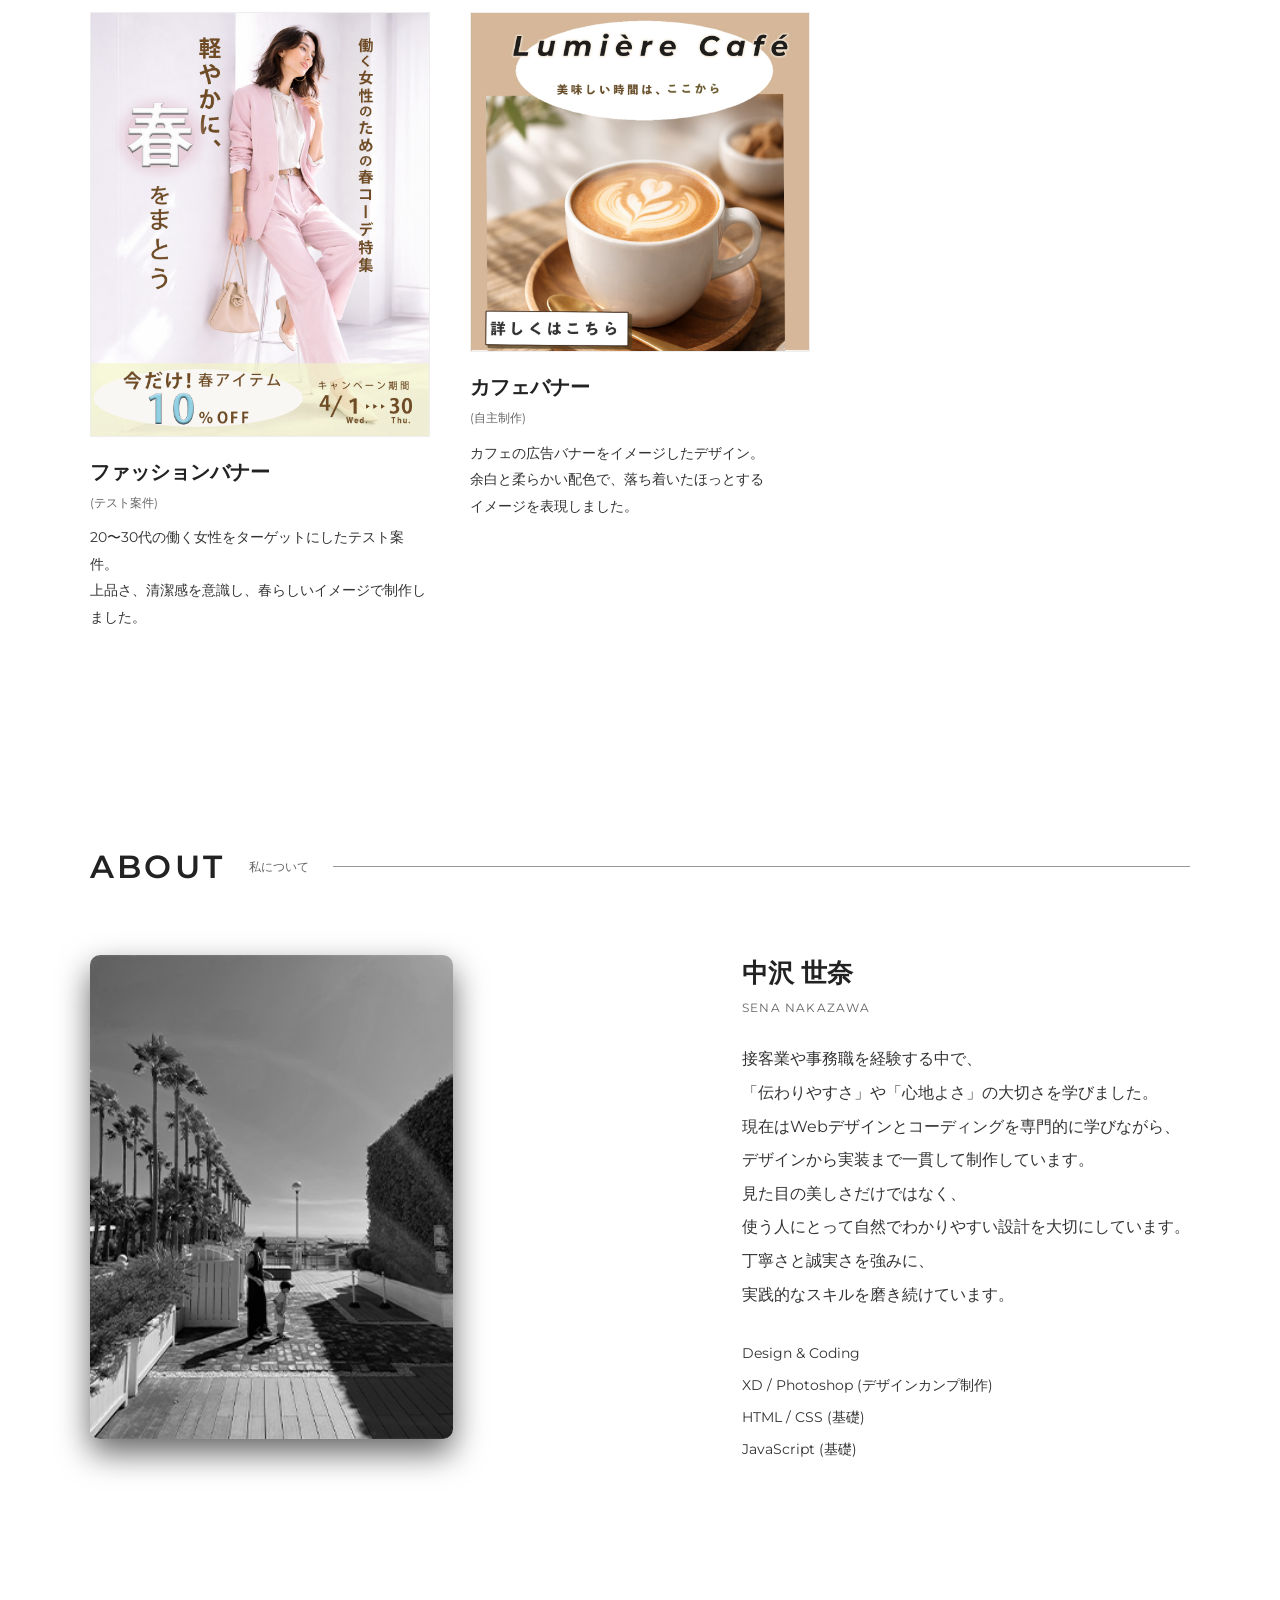
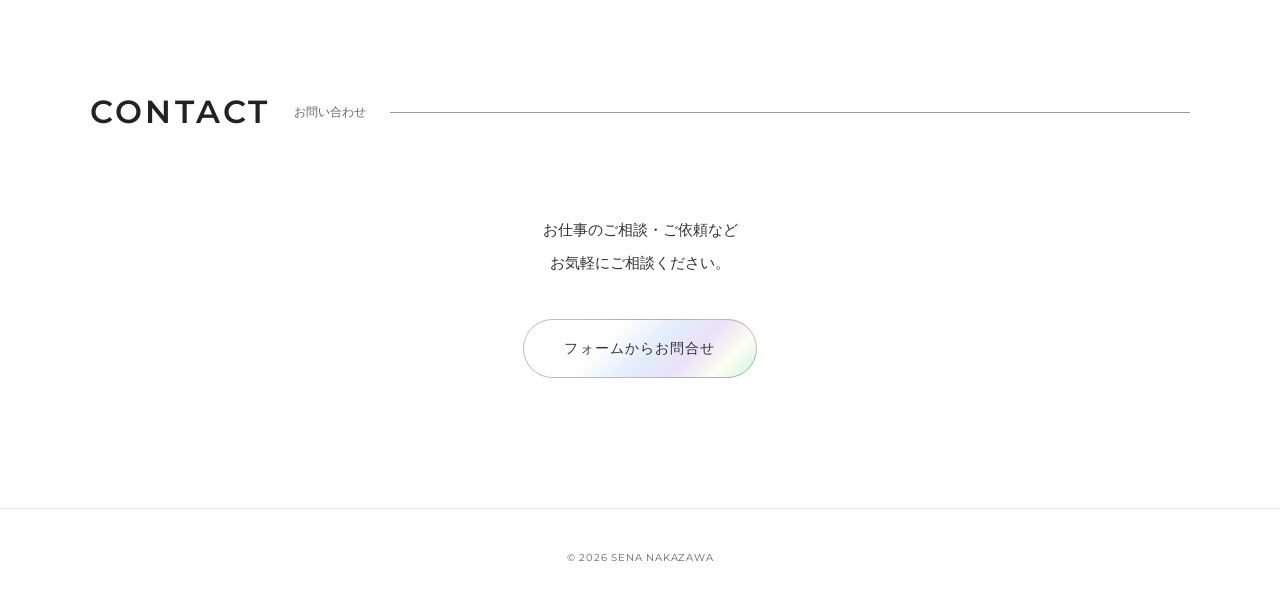
==== commit 4e439a20: "Add files via upload" ====
--- a/index.html
+++ b/index.html
@@ -212,7 +212,22 @@
                     </p>
                    </div>
                   </article>
-                    <!-- 2 -->
+                  <!-- 2 -->
+                   <article class="banner_card">
+                    <div class="banner_cardImg">
+                        <img src="images/banner08.jpg" alt="クロワッサン専門店バナー">
+                    </div>
+                    <div class="banner_cardBody">
+                        <h4 class="banner_cardTitle">クロワッサン専門店バナー</h4>
+                        <p class="banner_cardSub">(自主制作)</p>
+                        <p class="banner_cardText">
+                            クロワッサン専門店のオープン告知バナー<br>
+                            複数の写真を使用し、視線の流れを意識した構成に設計。<br>
+                            ブラウン系の配色で温かみと高級感を意識して制作しました。
+                        </p>
+                    </div>
+                   </article>
+                    <!-- 3 -->
                     <article class="banner_card">
                      <div class="banner_cardImg">
                      <img src="images/banner02.jpg" alt="お年玉キャンペーンバナー">
@@ -226,7 +241,7 @@
                          </p>
                         </div>
                      </article>
-                     <!-- 3 -->
+                     <!-- 4 -->
                      <article class="banner_card">
                        <div class="banner_cardImg">
                         <img src="images/banner03.jpg" alt="透明感スキンケアバナー">
@@ -241,7 +256,7 @@
                           </div>
                       </article>
 
-                      <!-- 4 -->
+                      <!-- 5-->
                     <article class="banner_card">
                     <div class="banner_cardImg">
                      <img src="images/banner04.jpg" alt="美容医療バナー">
@@ -256,10 +271,10 @@
                      </div>
                   </article>
 
-                   <!-- 5 -->
+                   <!-- 6-->
                 <article class="banner_card">
                        <div class="banner_cardImg">
-                         <img src="images/banner01.jpg" alt="脱毛サロンバナー">
+                         <img src="images/banner01.5.jpg" alt="脱毛サロンバナー">
                           </div>
                           <div class="banner_cardBody">
                            <h4 class="banner_cardTitle">脱毛サロンバナー</h4>
@@ -270,7 +285,7 @@
                             </p>
                          </div>
                       </article>
-                  <!-- 6 -->
+                  <!-- 7-->
                    <article class="banner_card">
                     <div class="banner_cardImg">
                         <img src="images/banner06.jpg" alt="ファッションバナー">
@@ -285,7 +300,7 @@
                     </div>
                    </article>
 
-                   <!-- 7 -->
+                   <!-- 8 -->
                     <article class="banner_card">
                         <div class="banner_cardImg">
                             <img src="images/banner07.jpg" alt="カフェバナー">
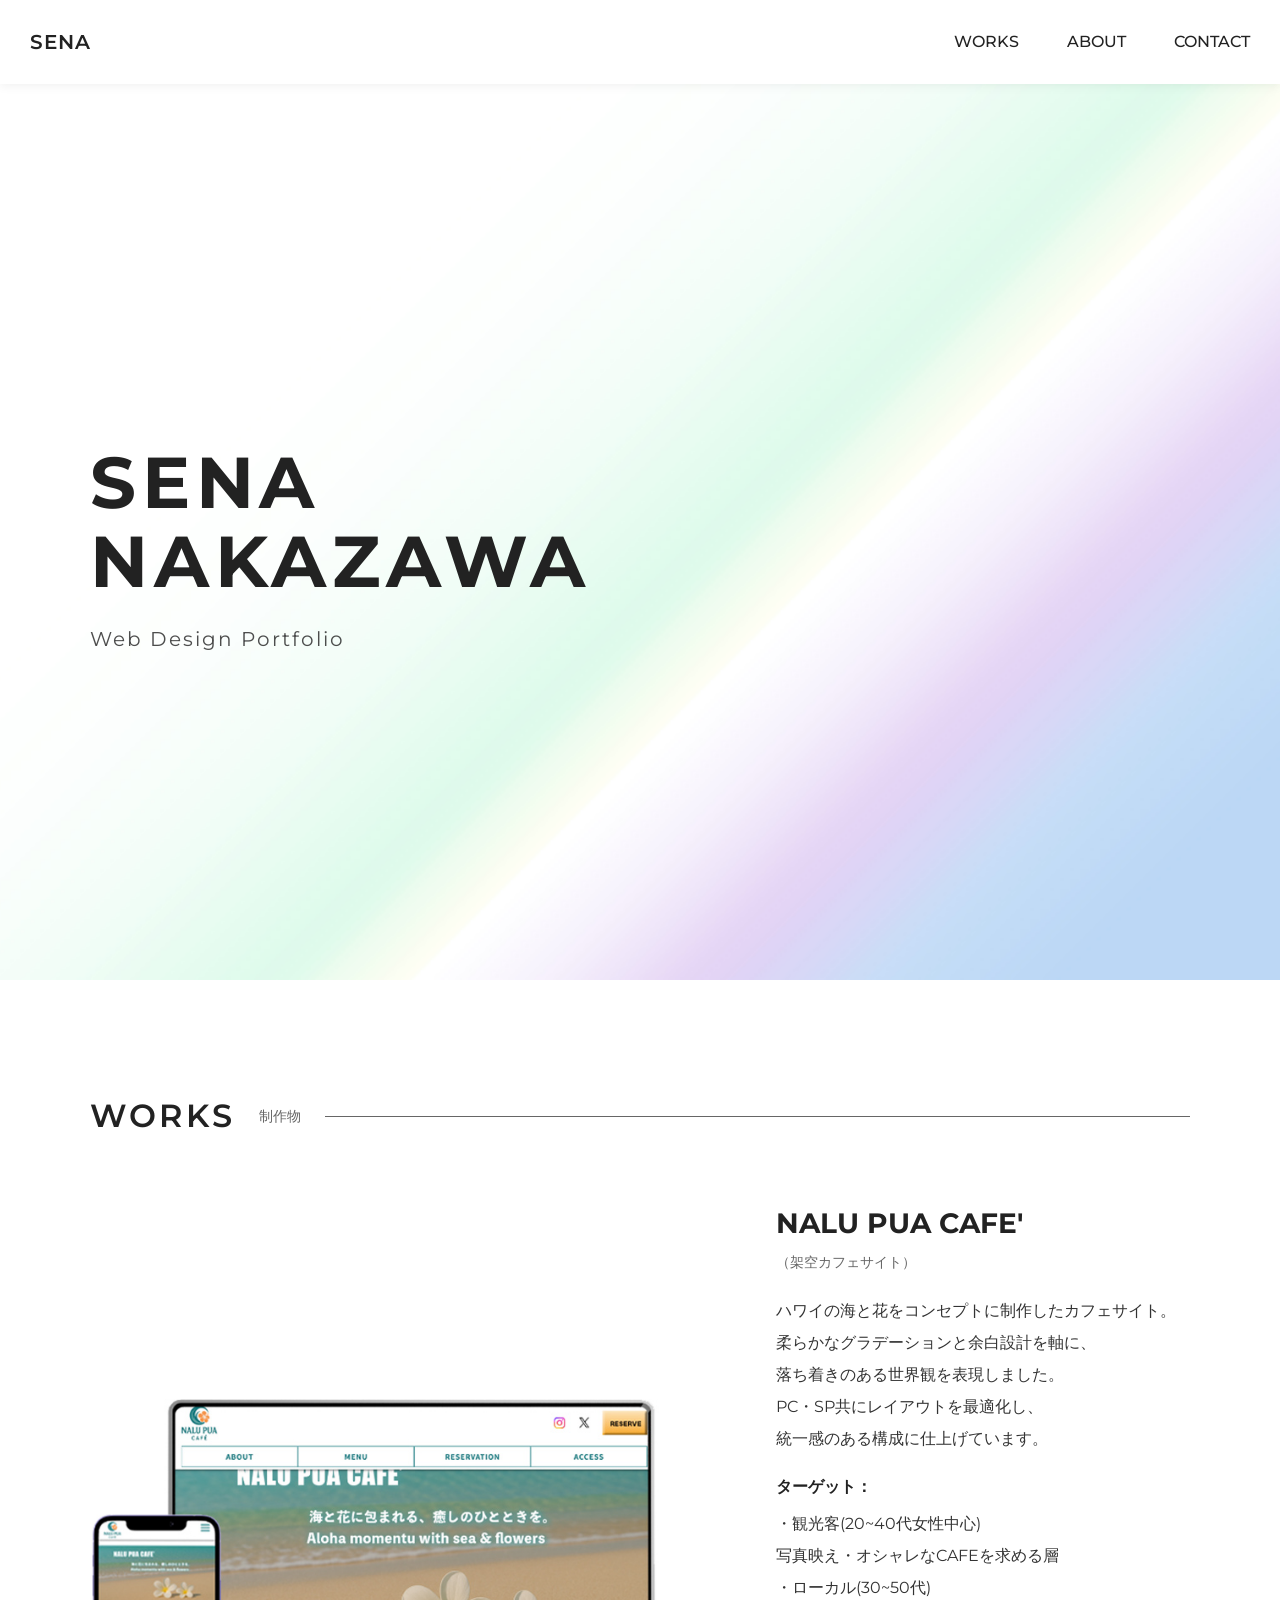
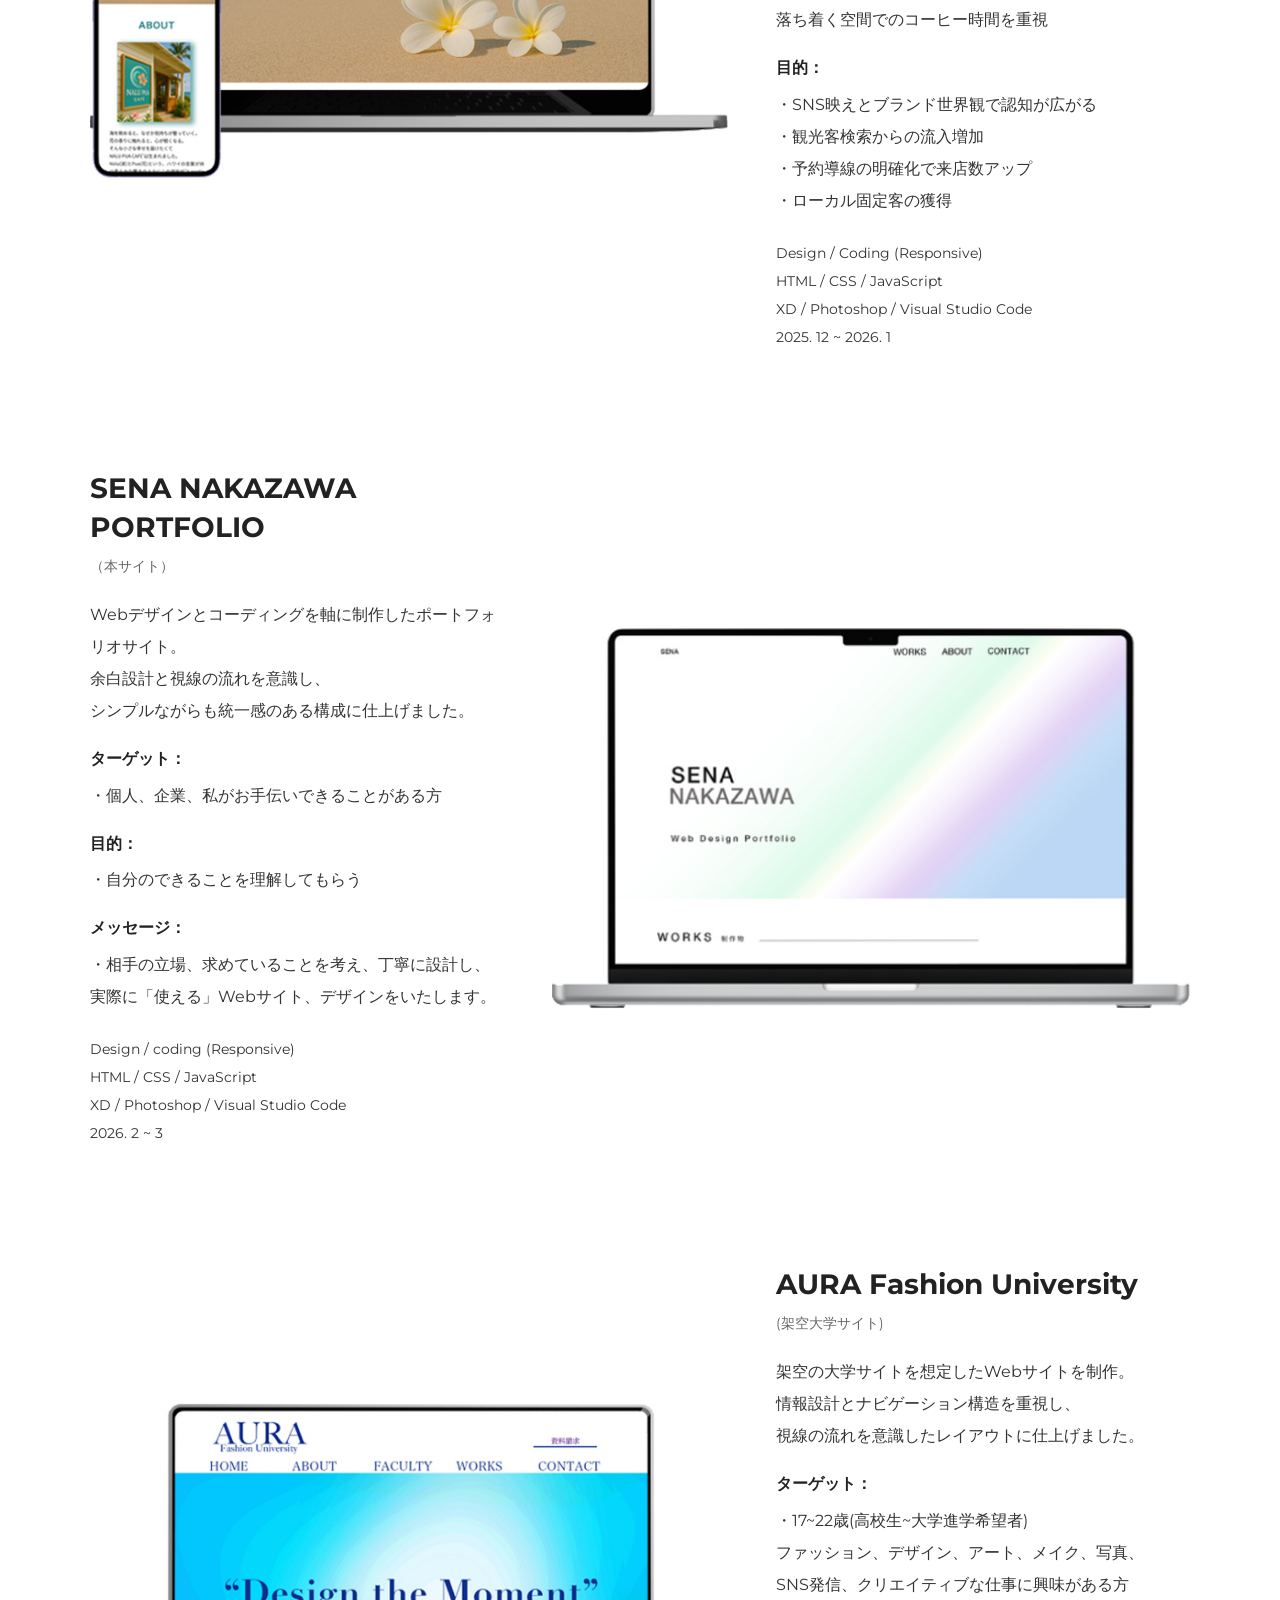
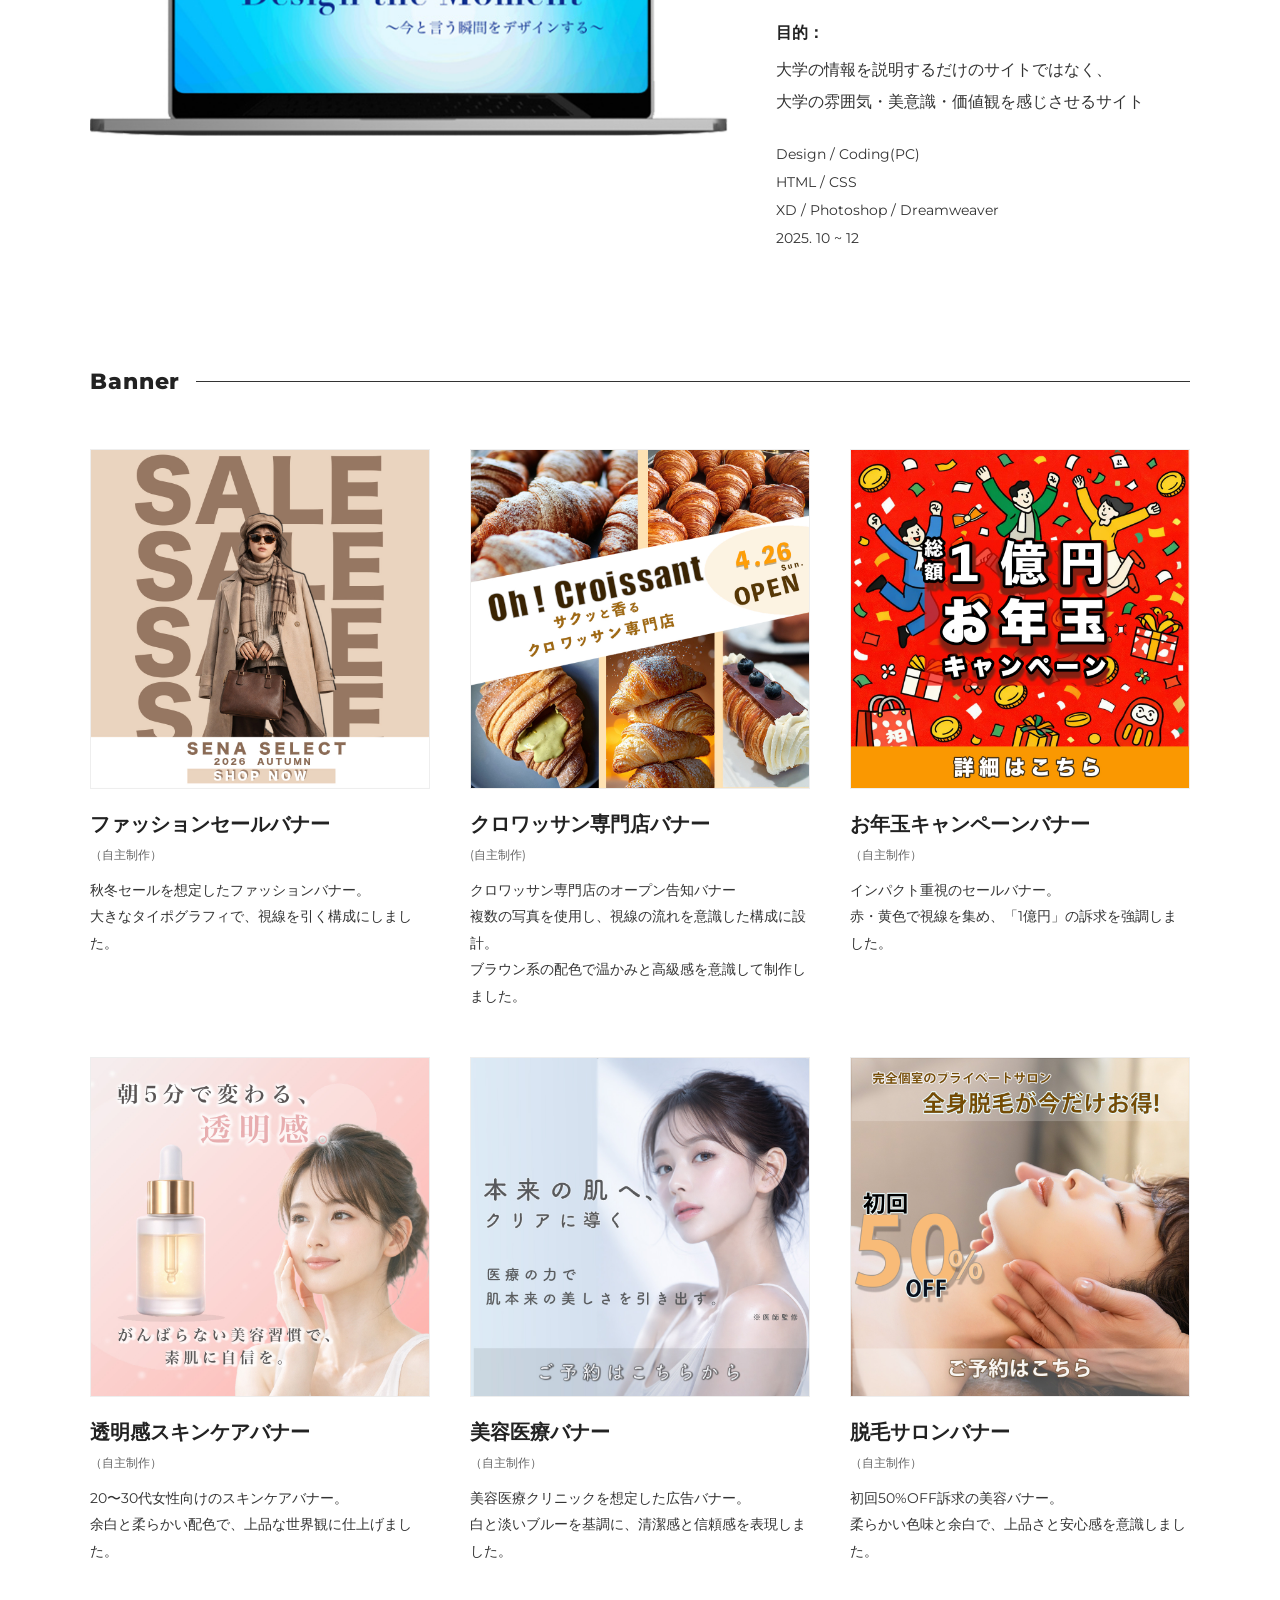
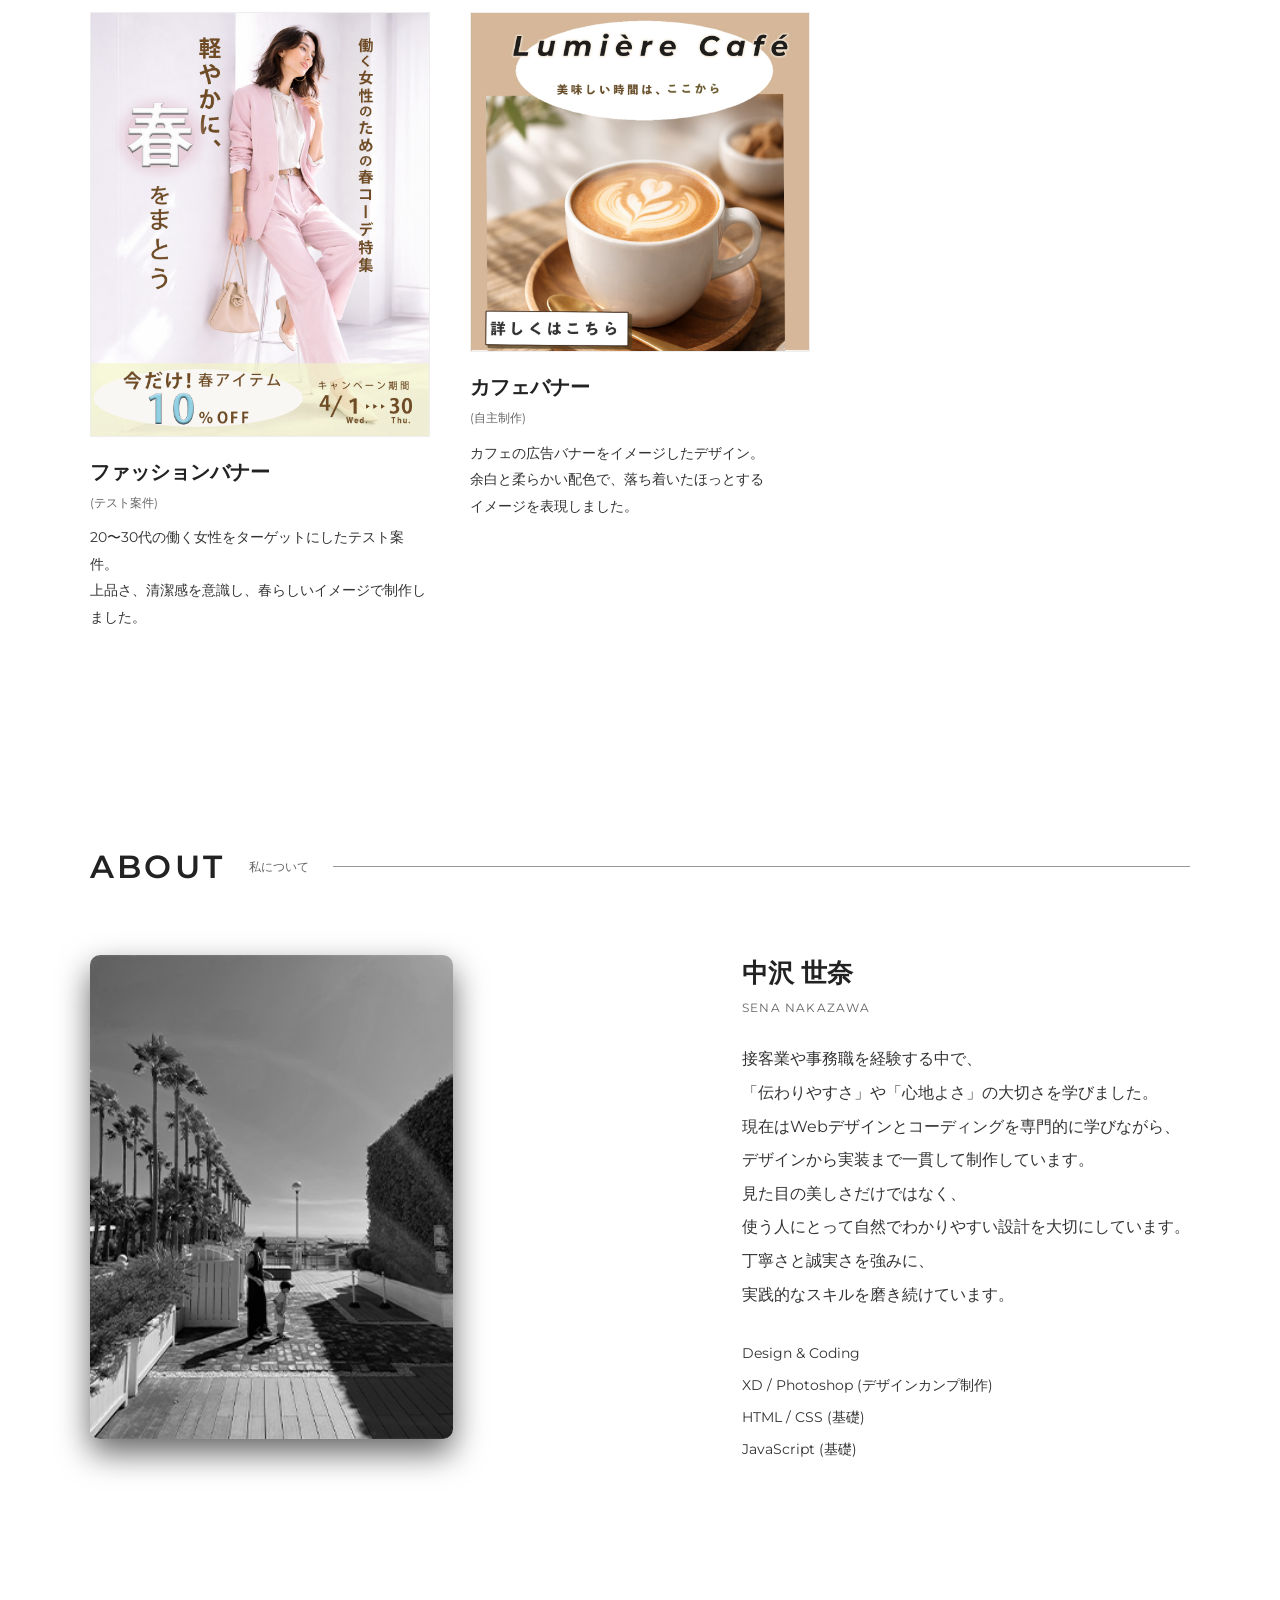
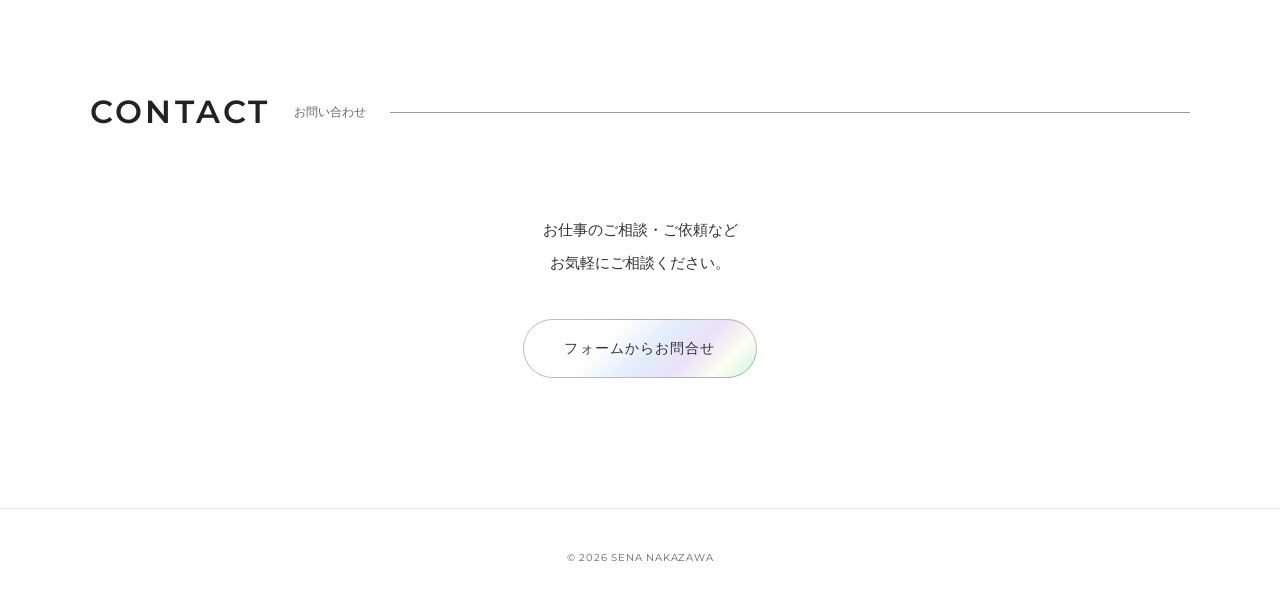
==== commit 042f8e9e: "Add files via upload" ====
--- a/index.html
+++ b/index.html
@@ -215,7 +215,7 @@
                   <!-- 2 -->
                    <article class="banner_card">
                     <div class="banner_cardImg">
-                        <img src="images/banner08.jpg" alt="クロワッサン専門店バナー">
+                        <img src="images/banner_08.jpg" alt="クロワッサン専門店バナー">
                     </div>
                     <div class="banner_cardBody">
                         <h4 class="banner_cardTitle">クロワッサン専門店バナー</h4>
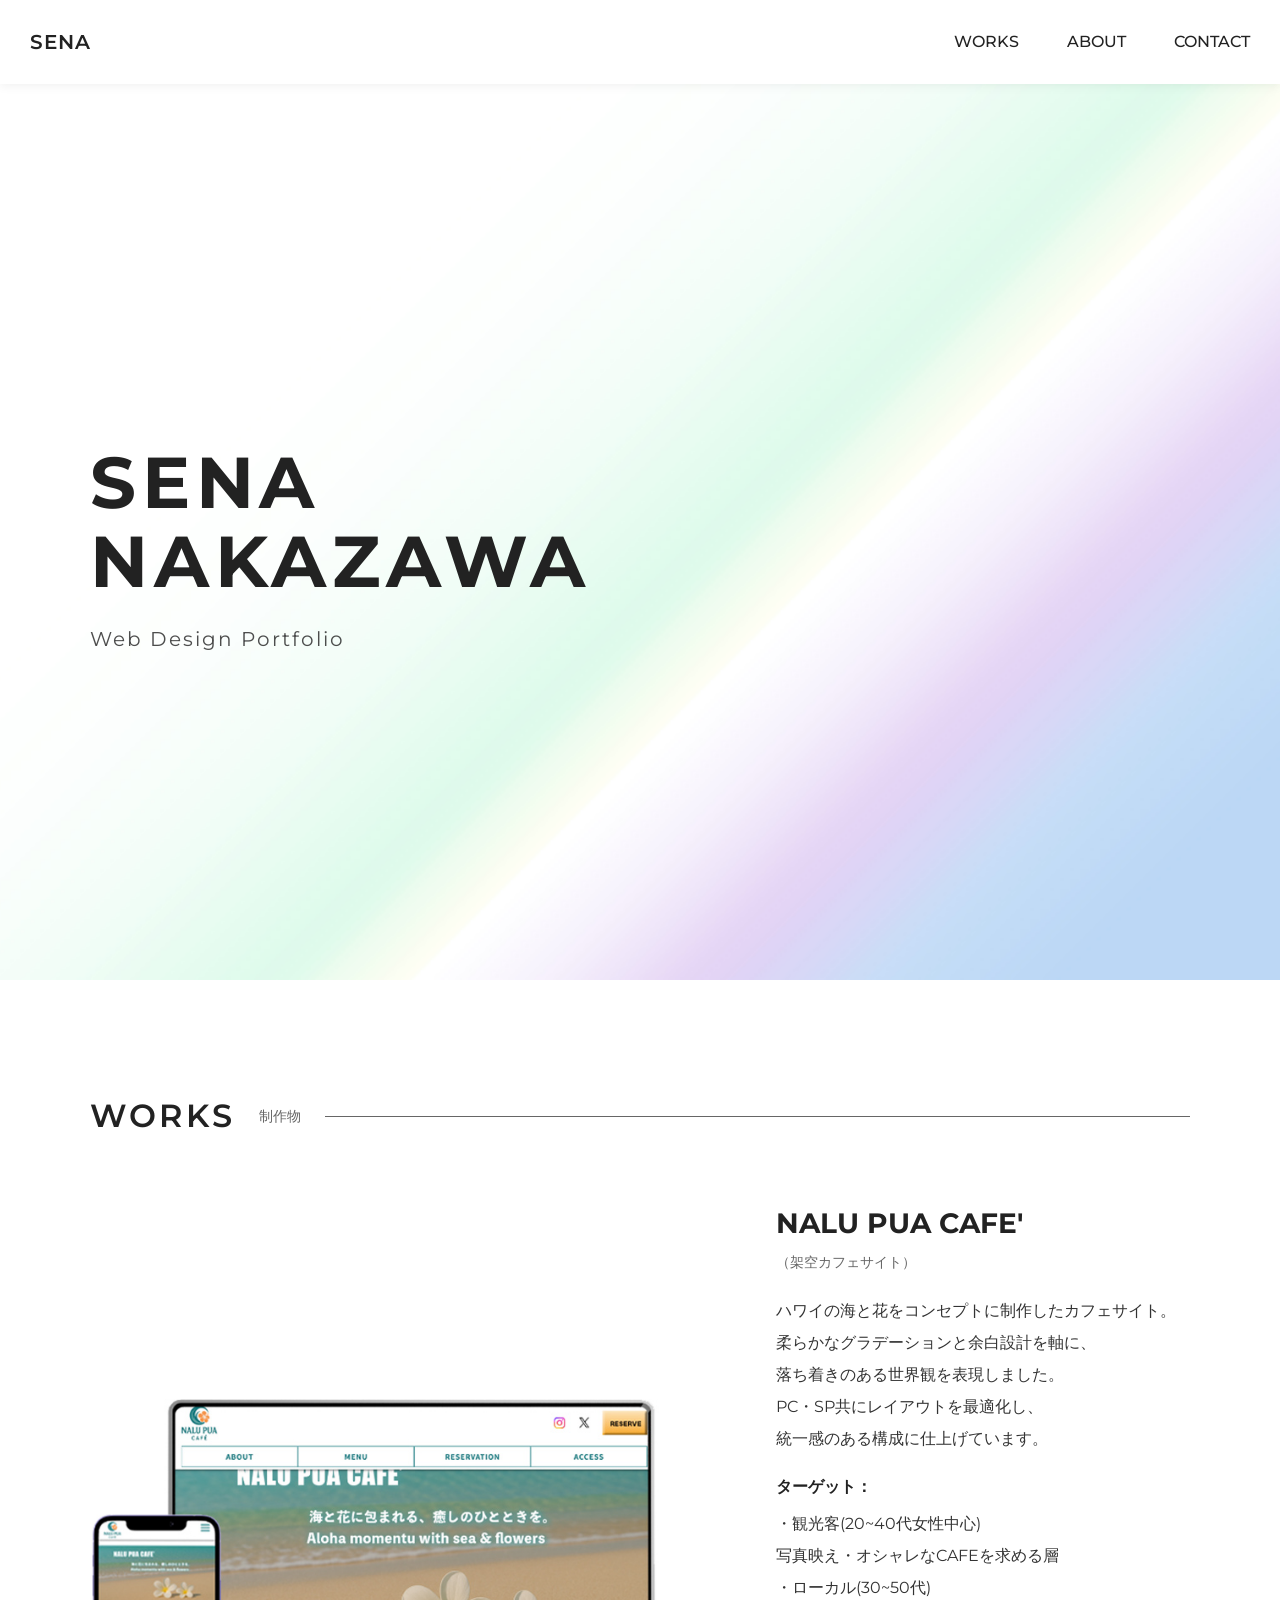
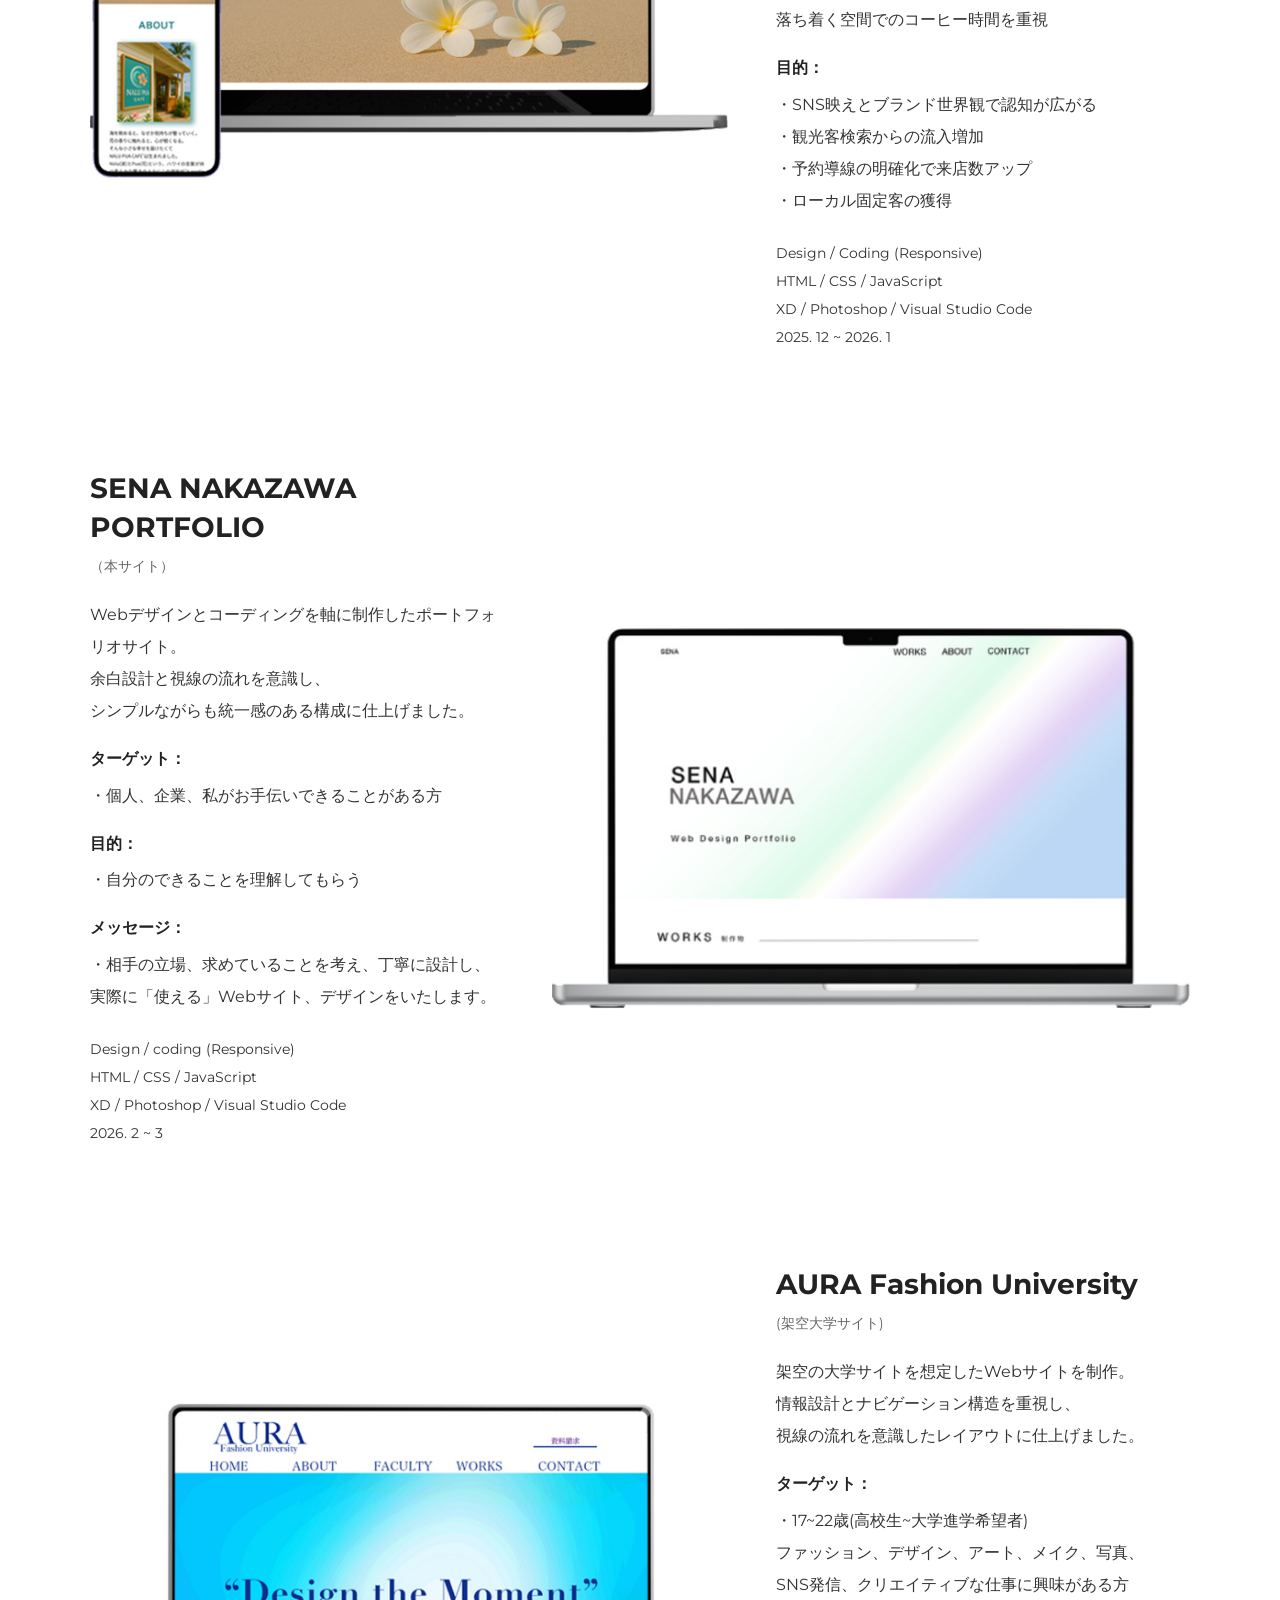
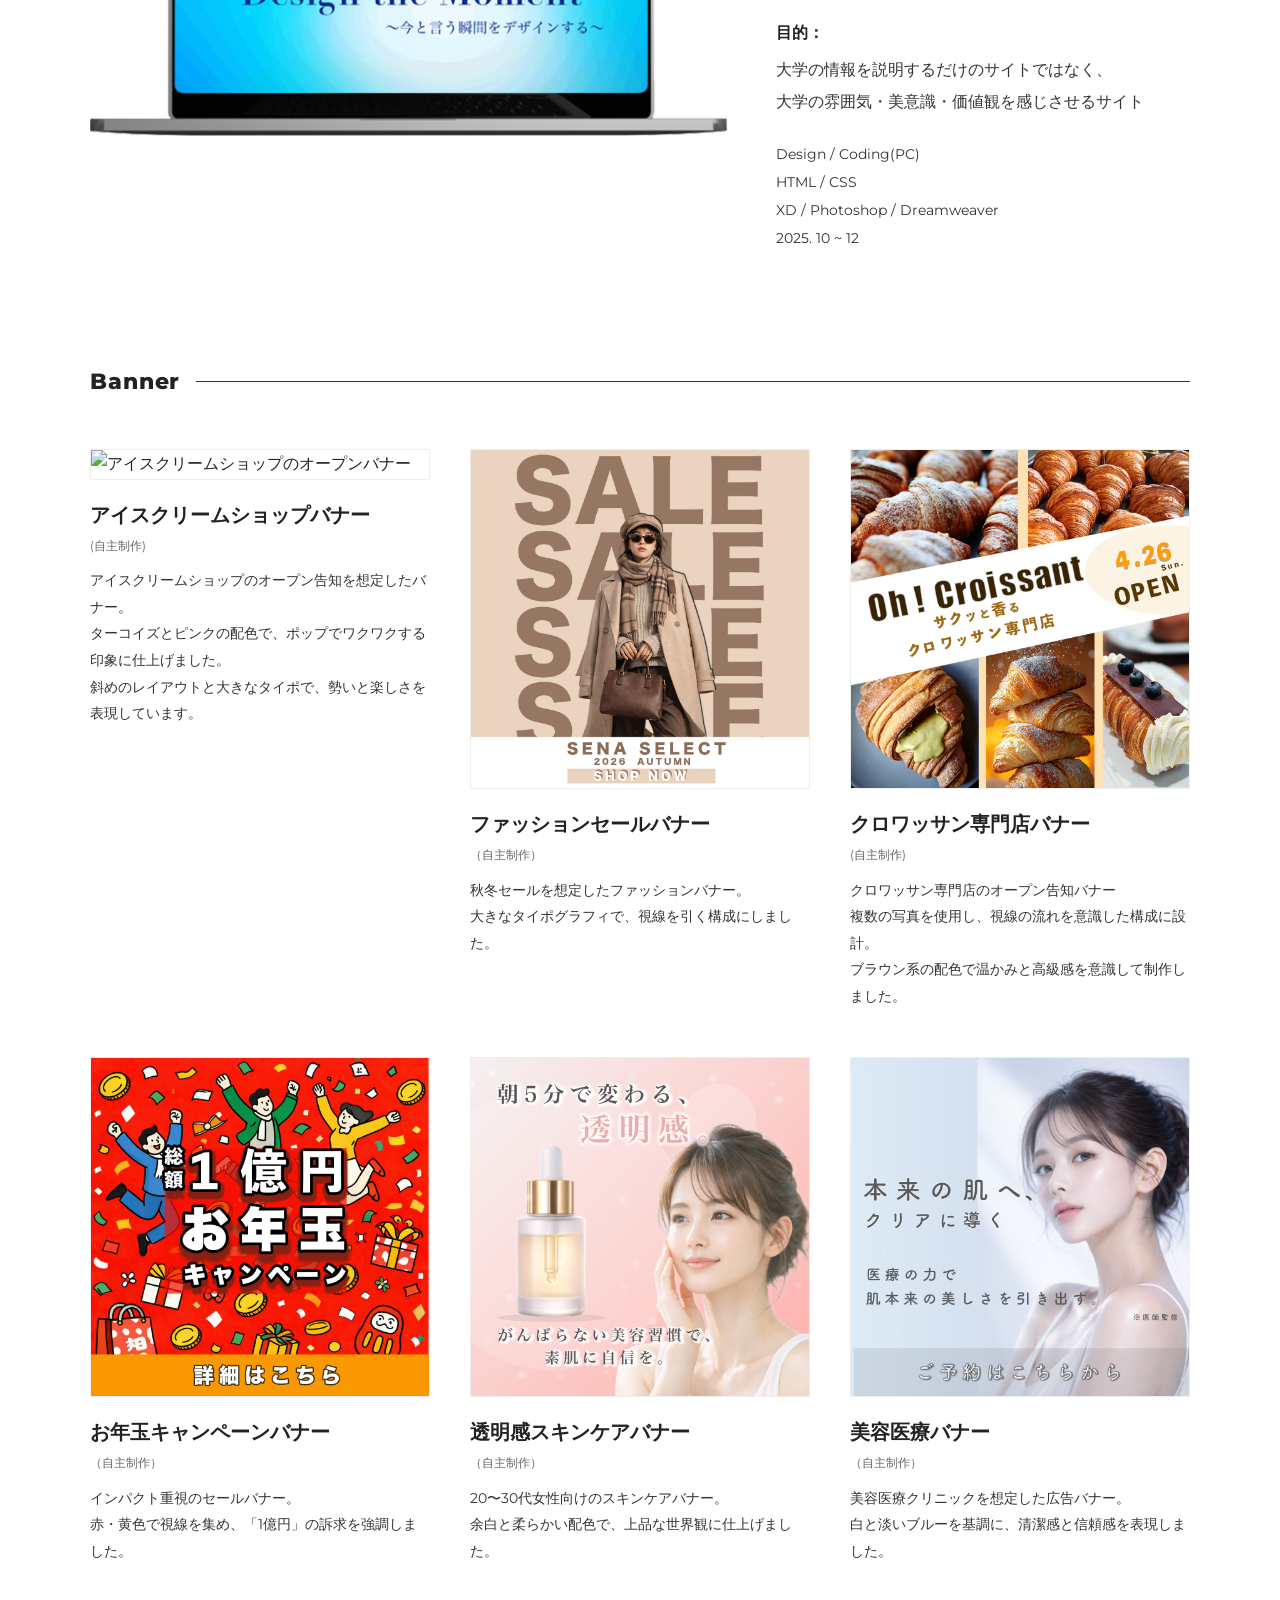
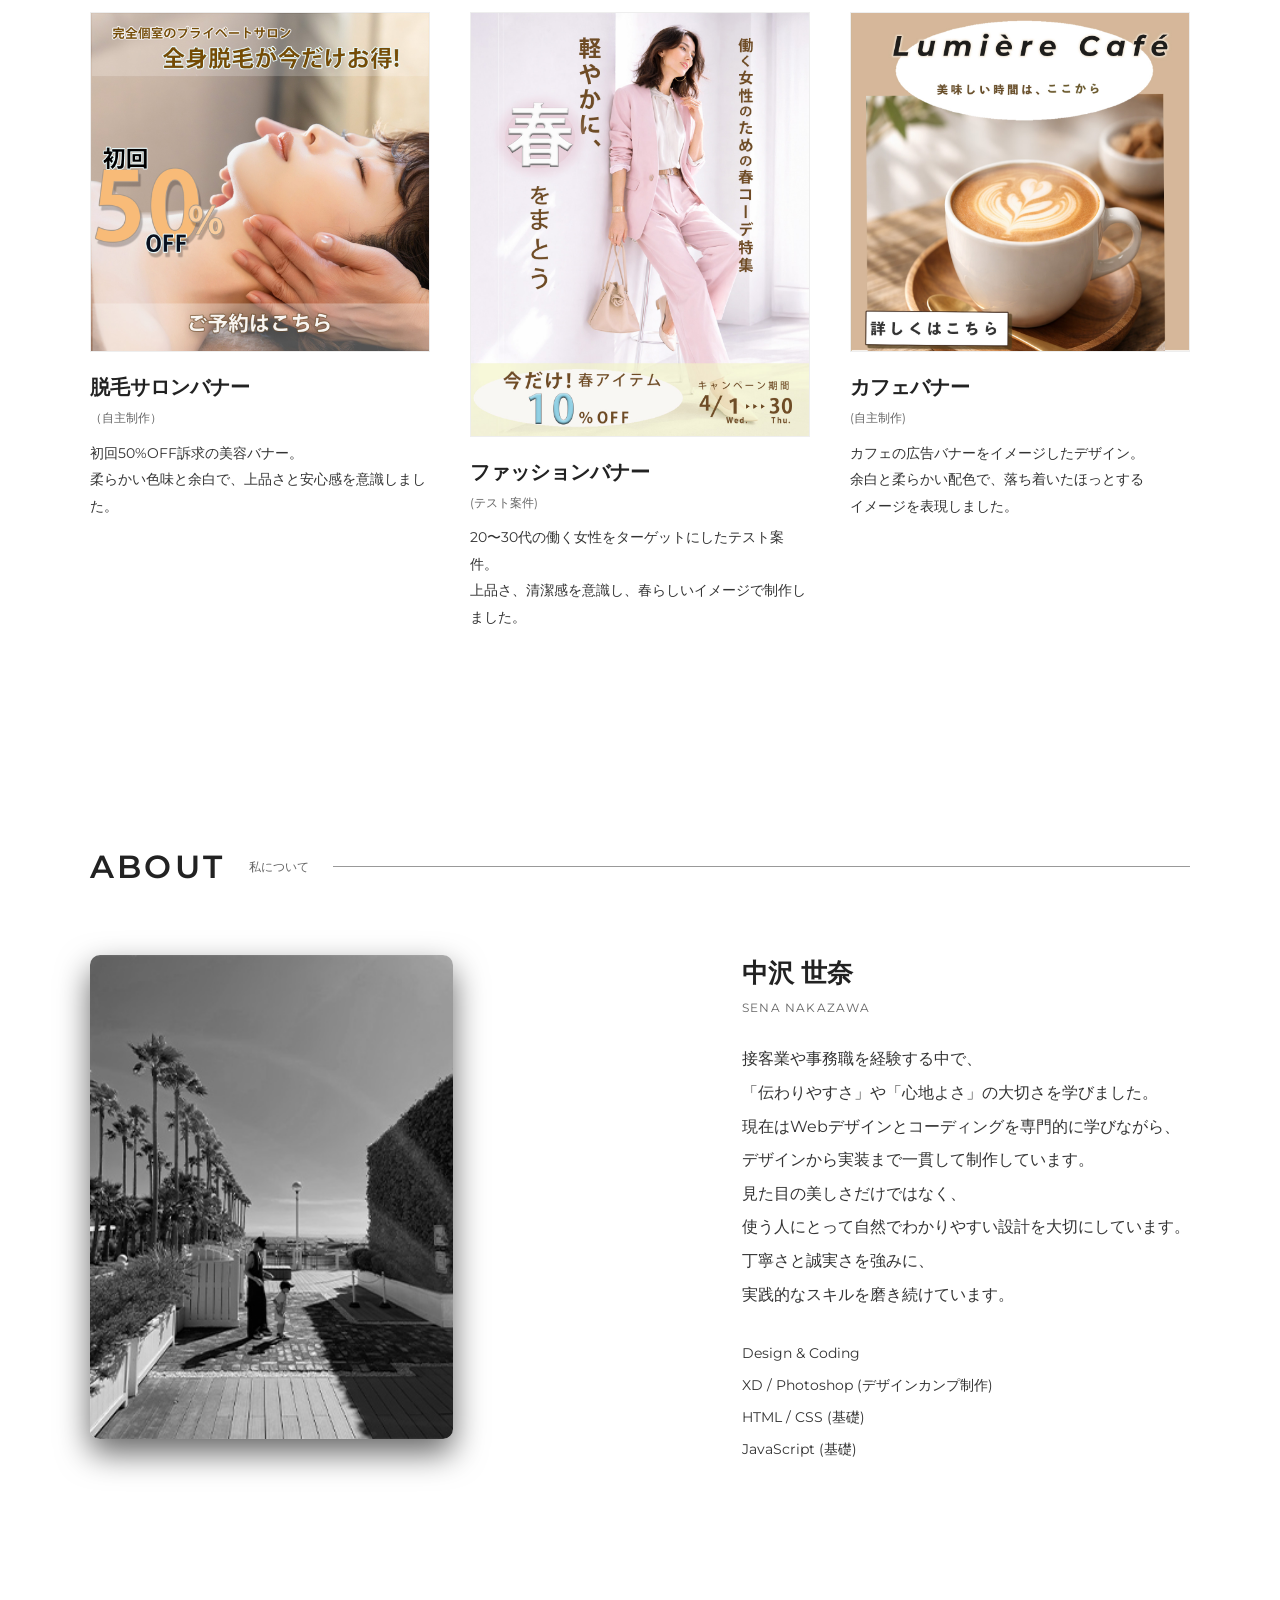
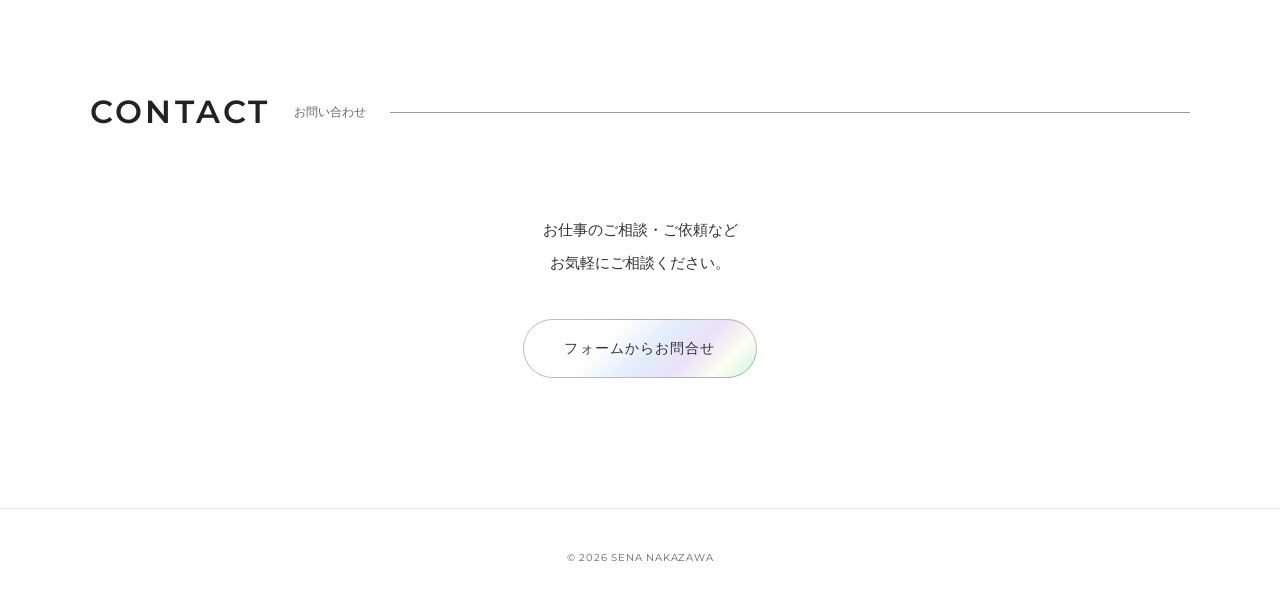
==== commit dd963654: "Add files via upload" ====
--- a/index.html
+++ b/index.html
@@ -197,8 +197,23 @@
                <h3 class="works_category">Banner</h3>
 
                  <div class="banner_grid">
-
-                   <!-- 1 -->
+                    <!-- 1 -->
+                     <article class="banner_card">
+                        <div class="banner_cardImg">
+                            <img src="images/banner09.jpg" alt="アイスクリームショップのオープンバナー">
+                        </div>
+                        <div class="banner_cardBody">
+                            <h4 class="banner_cardTitle">アイスクリームショップバナー</h4>
+                            <p class="banner_cardSub">(自主制作)</p>
+                            <p class="banner_cardText">
+                                アイスクリームショップのオープン告知を想定したバナー。<br>
+                                ターコイズとピンクの配色で、ポップでワクワクする印象に仕上げました。<br>
+                                斜めのレイアウトと大きなタイポで、勢いと楽しさを表現しています。
+                            </p>
+                        </div>
+                     </article>
+
+                   <!-- 2 -->
                    <article class="banner_card">
                    <div class="banner_cardImg">
                    <img src="images/banner05.jpg" alt="ファッションセールバナー">
@@ -212,7 +227,7 @@
                     </p>
                    </div>
                   </article>
-                  <!-- 2 -->
+                  <!-- 3 -->
                    <article class="banner_card">
                     <div class="banner_cardImg">
                         <img src="images/banner_08.jpg" alt="クロワッサン専門店バナー">
@@ -227,7 +242,7 @@
                         </p>
                     </div>
                    </article>
-                    <!-- 3 -->
+                    <!-- 4 -->
                     <article class="banner_card">
                      <div class="banner_cardImg">
                      <img src="images/banner02.jpg" alt="お年玉キャンペーンバナー">
@@ -241,7 +256,7 @@
                          </p>
                         </div>
                      </article>
-                     <!-- 4 -->
+                     <!-- 5-->
                      <article class="banner_card">
                        <div class="banner_cardImg">
                         <img src="images/banner03.jpg" alt="透明感スキンケアバナー">
@@ -256,7 +271,7 @@
                           </div>
                       </article>
 
-                      <!-- 5-->
+                      <!-- 6-->
                     <article class="banner_card">
                     <div class="banner_cardImg">
                      <img src="images/banner04.jpg" alt="美容医療バナー">
@@ -271,7 +286,7 @@
                      </div>
                   </article>
 
-                   <!-- 6-->
+                   <!-- 7-->
                 <article class="banner_card">
                        <div class="banner_cardImg">
                          <img src="images/banner01.5.jpg" alt="脱毛サロンバナー">
@@ -285,7 +300,7 @@
                             </p>
                          </div>
                       </article>
-                  <!-- 7-->
+                  <!-- 8-->
                    <article class="banner_card">
                     <div class="banner_cardImg">
                         <img src="images/banner06.jpg" alt="ファッションバナー">
@@ -300,7 +315,7 @@
                     </div>
                    </article>
 
-                   <!-- 8 -->
+                   <!-- 9 -->
                     <article class="banner_card">
                         <div class="banner_cardImg">
                             <img src="images/banner07.jpg" alt="カフェバナー">
@@ -316,7 +331,7 @@
                         </div>
                     </article>
 
-
+                 </div>
         </section>
         <!-- ABOUT -->
         <section class="about" id="about">
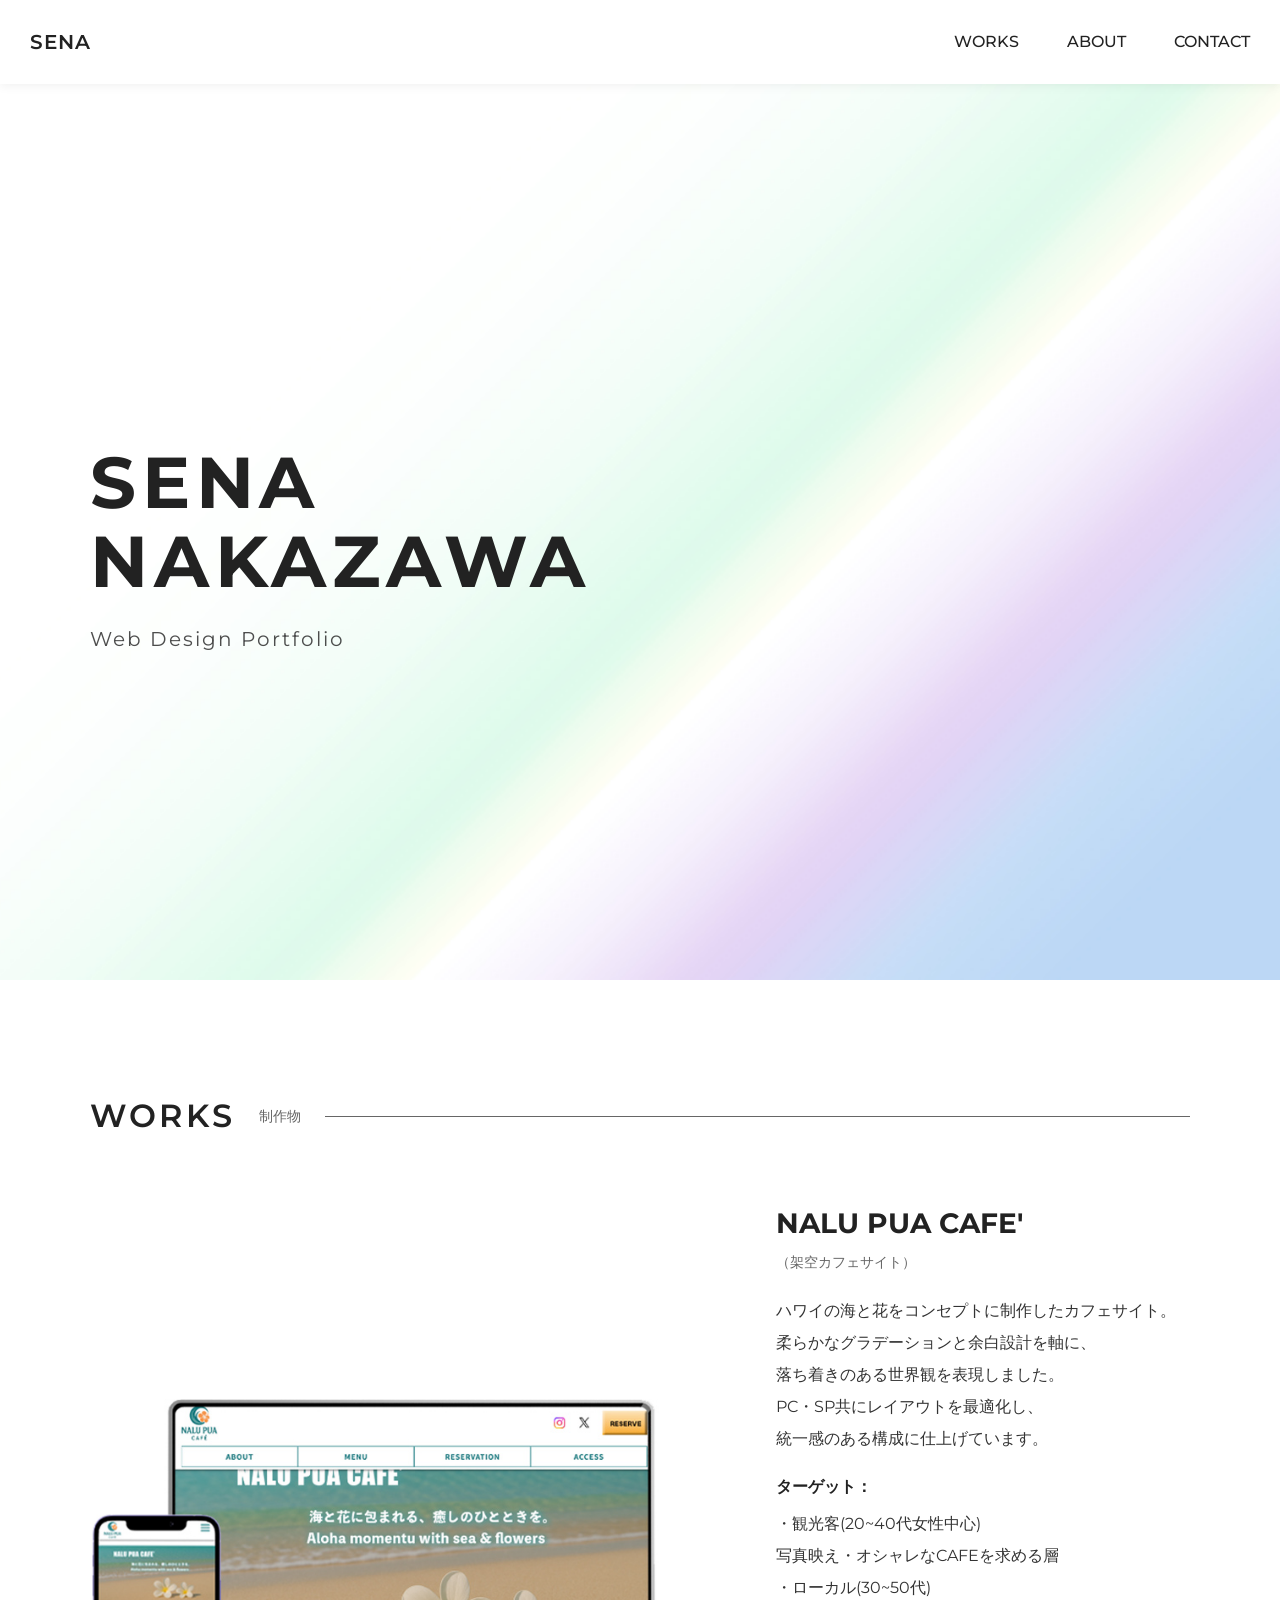
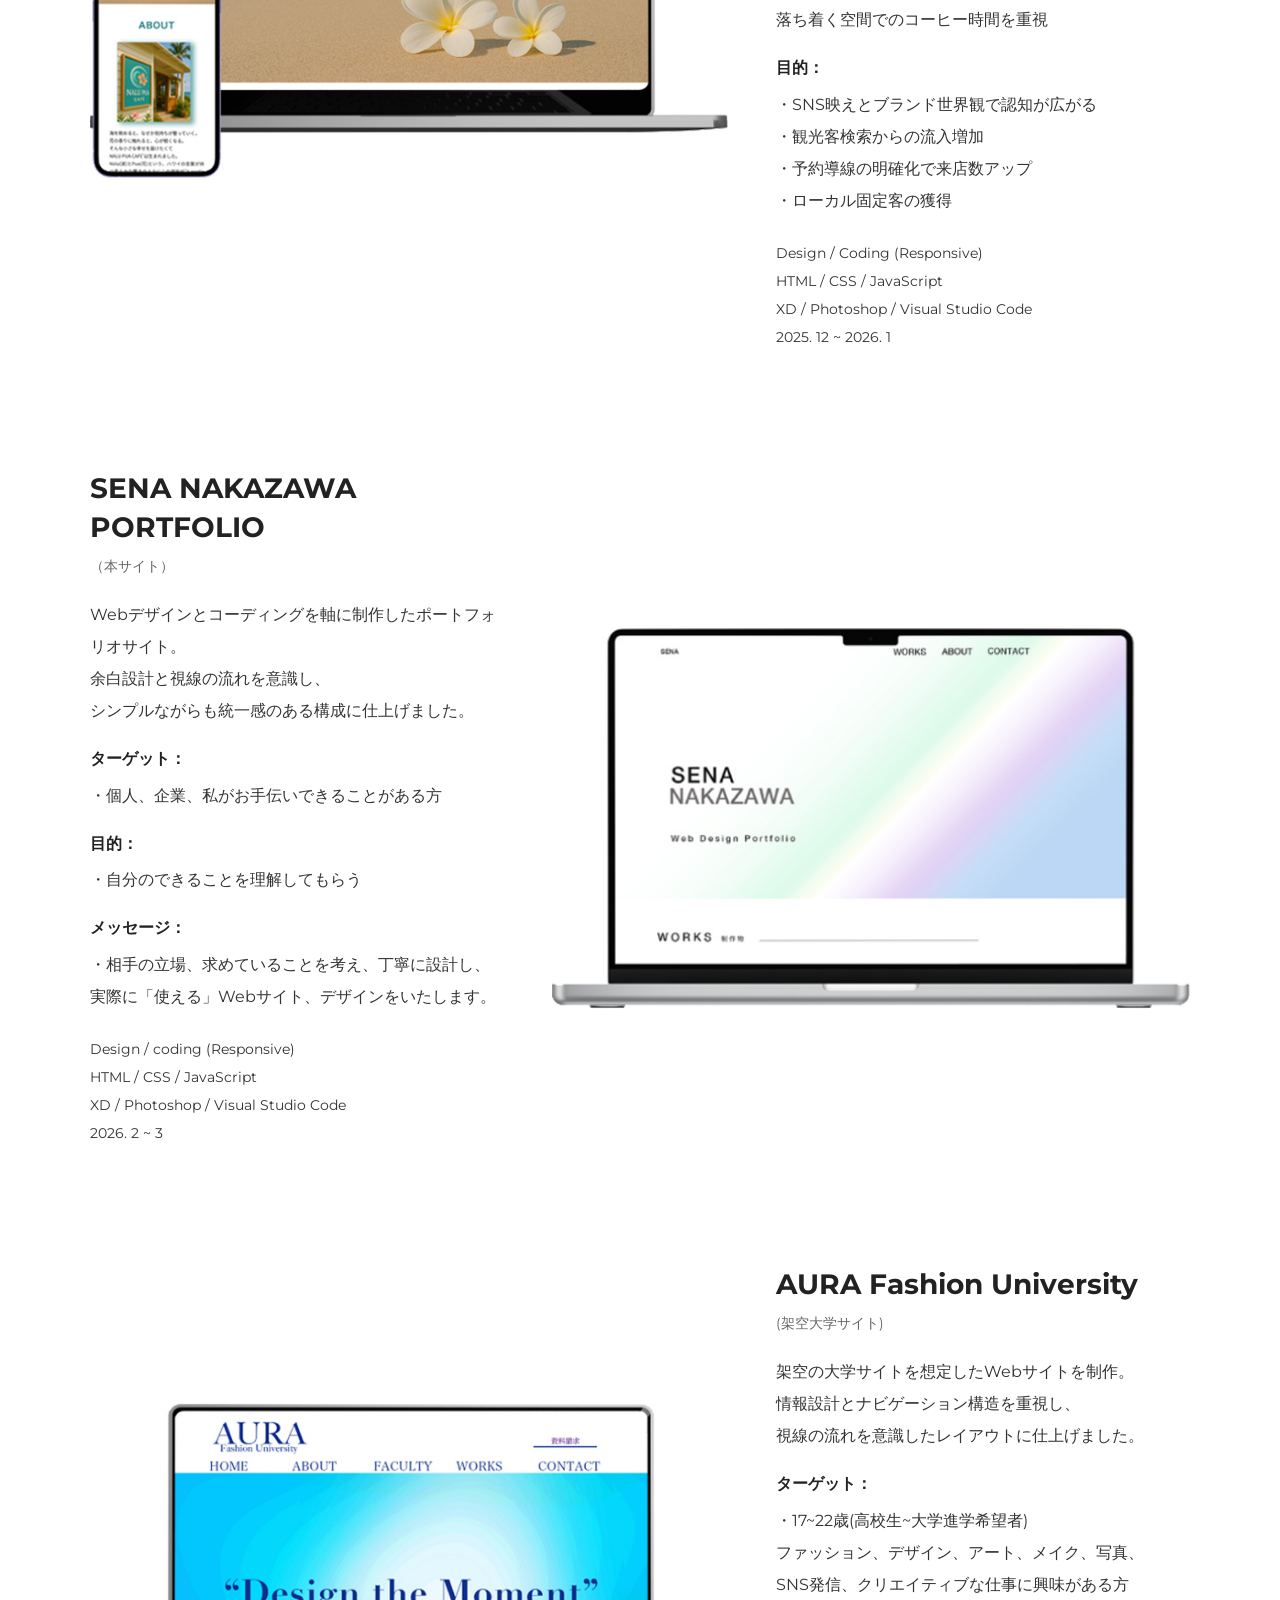
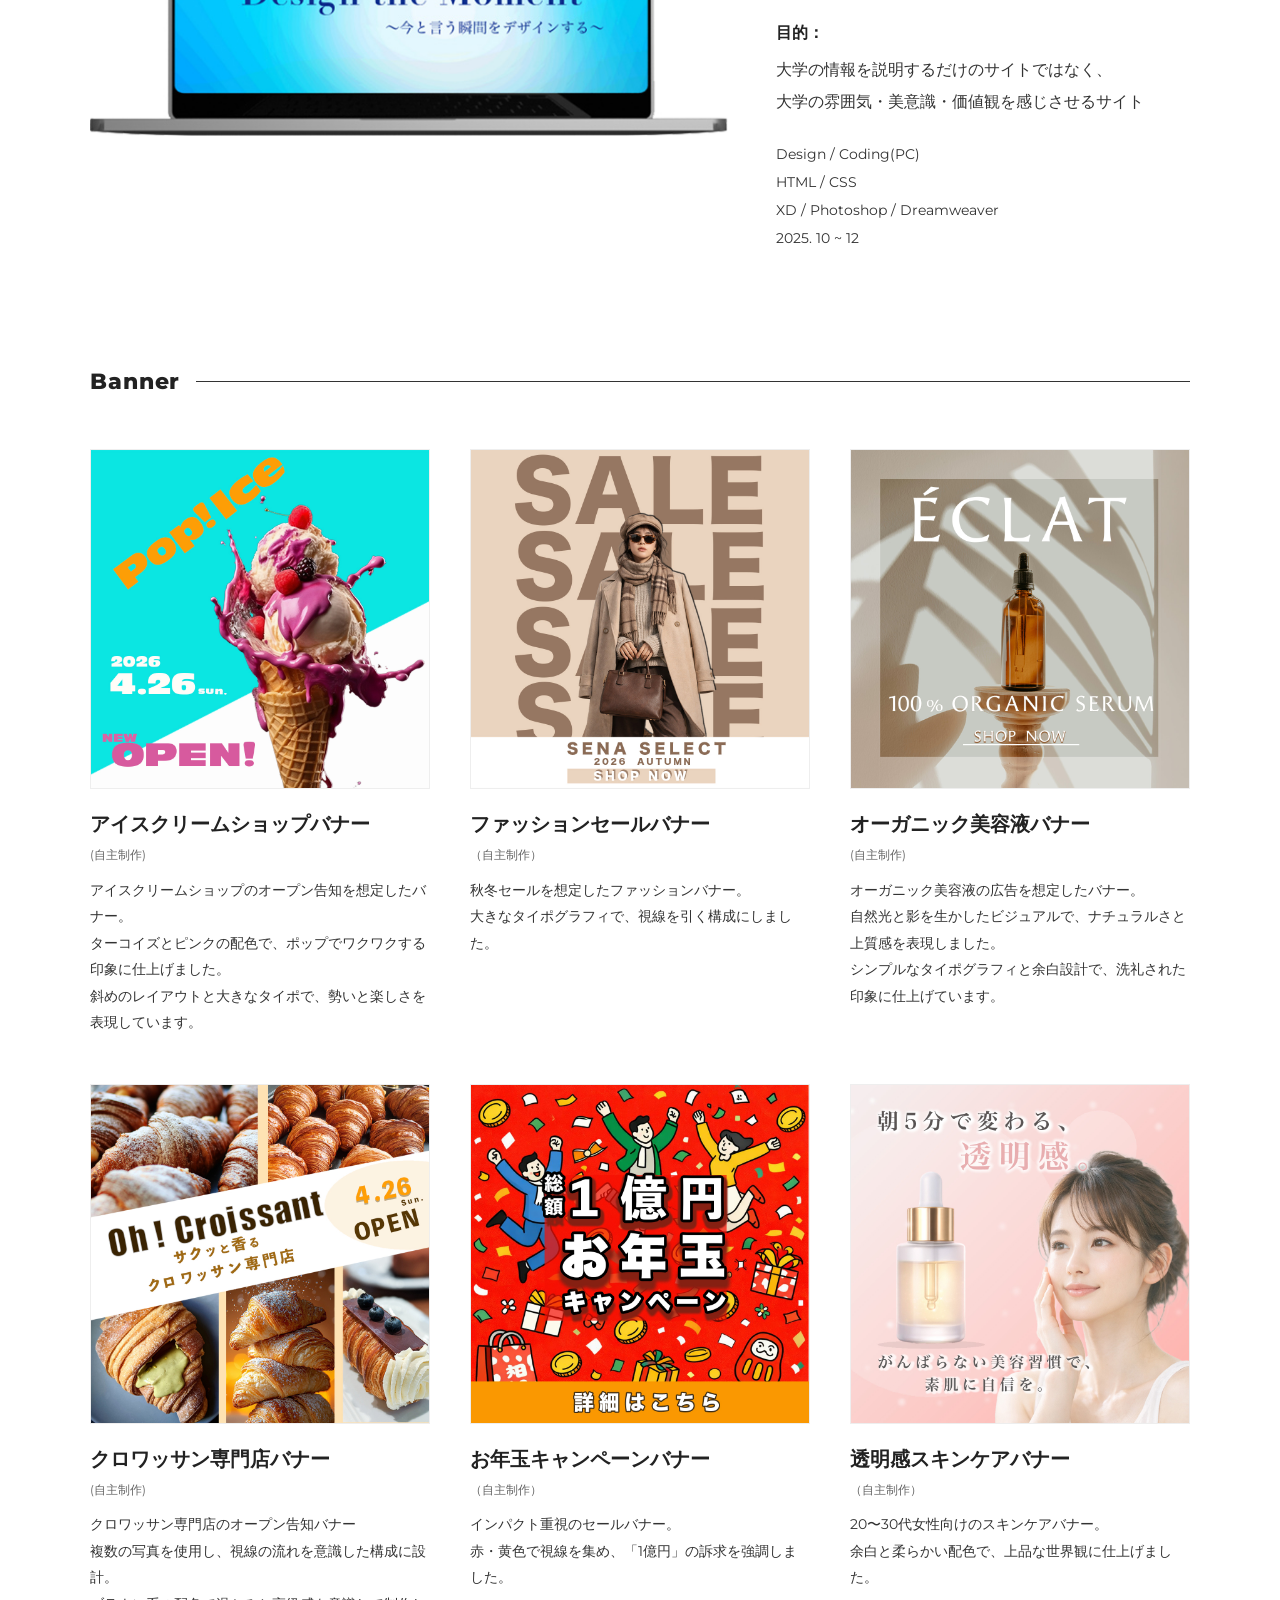
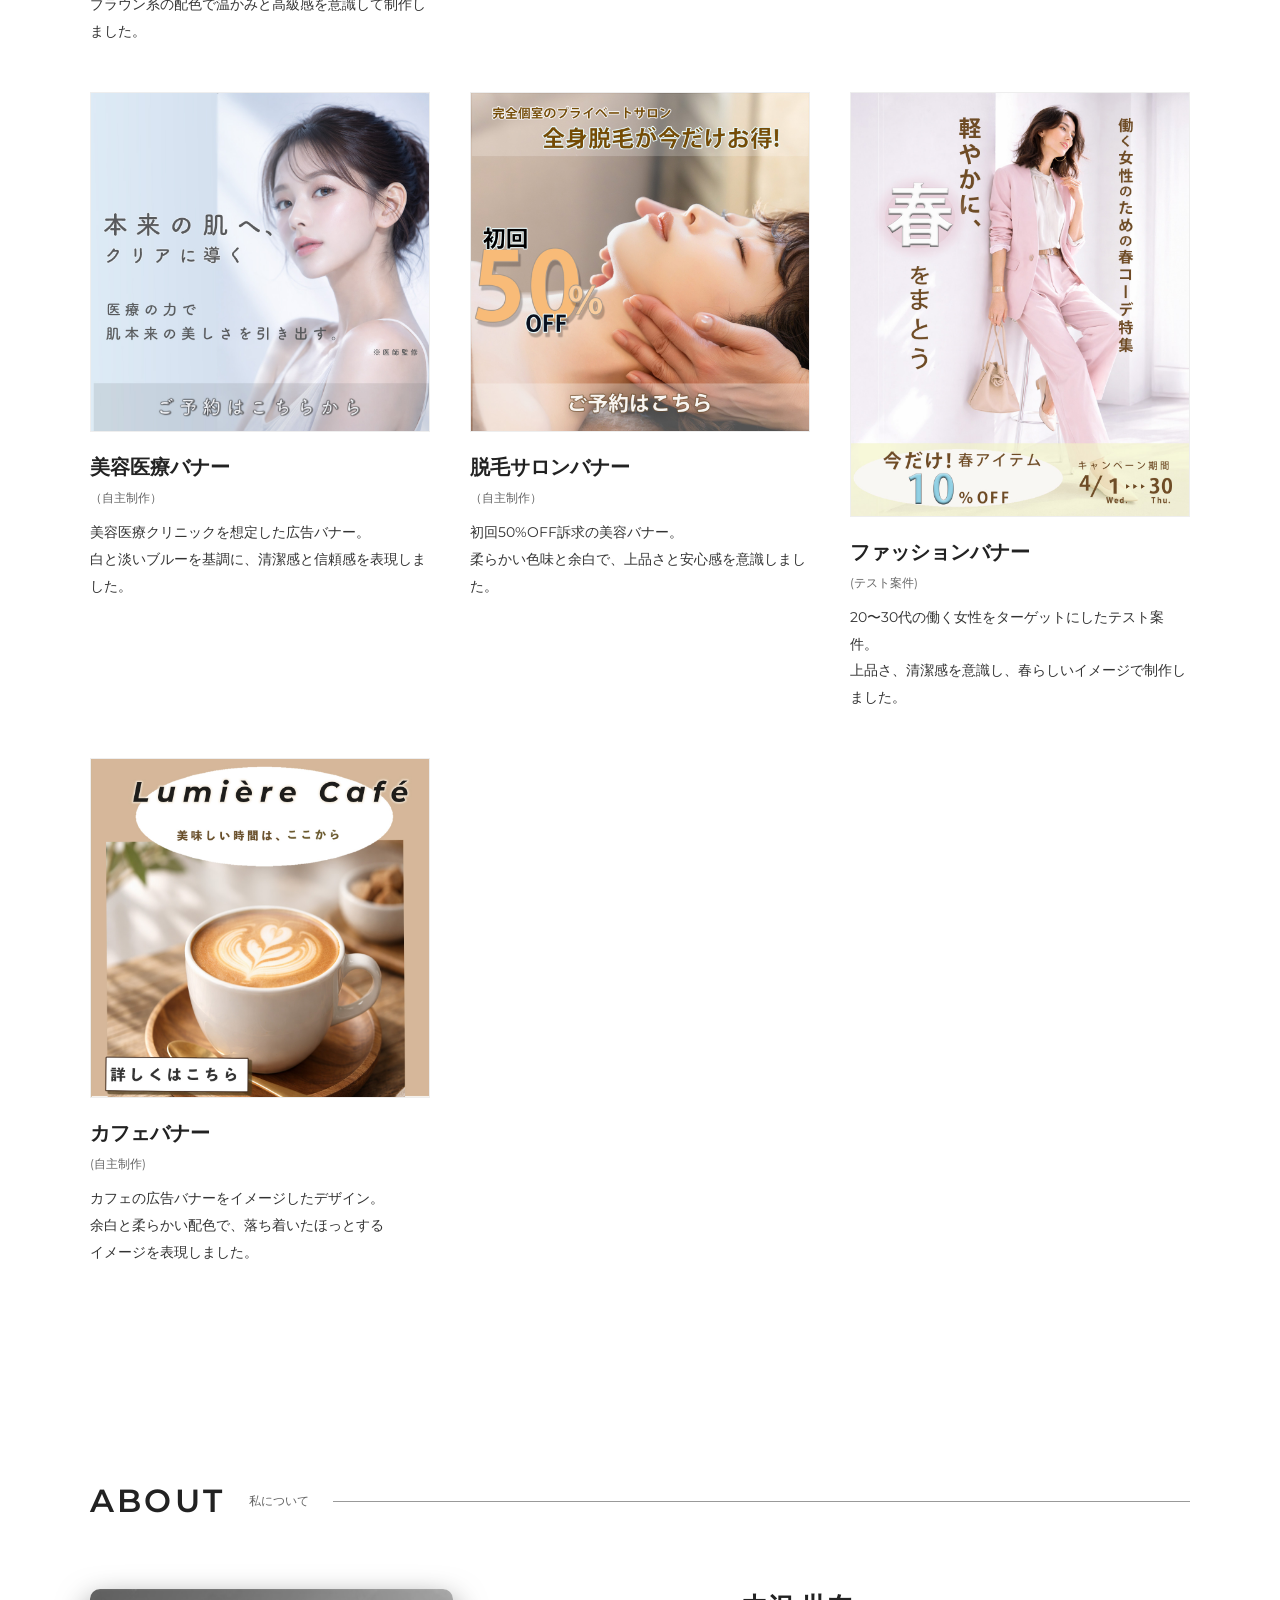
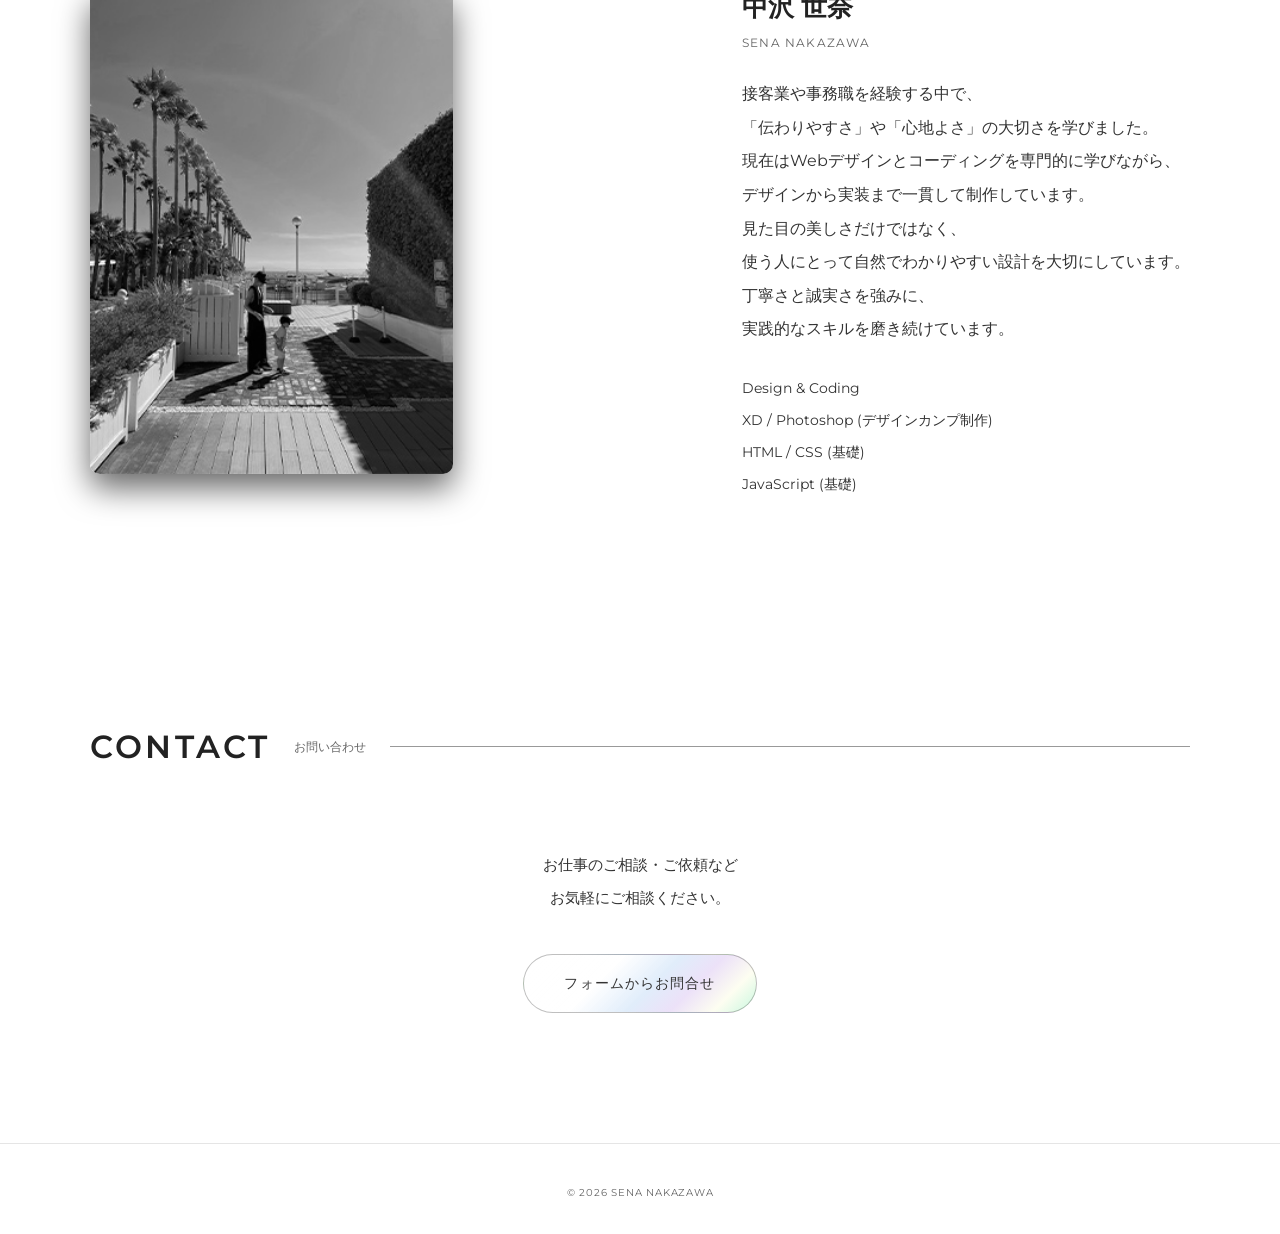
==== commit 4c34374d: "Add files via upload" ====
--- a/index.html
+++ b/index.html
@@ -230,6 +230,21 @@
                   <!-- 3 -->
                    <article class="banner_card">
                     <div class="banner_cardImg">
+                        <img src="images/banner10.jpg" alt="オーガニック美容液バナー">
+                    </div>
+                    <div class="banner_cardBody">
+                        <h4 class="banner_cardTitle">オーガニック美容液バナー</h4>
+                        <p class="banner_cardSub">(自主制作)</p>
+                        <p class="banner_cardText">
+                            オーガニック美容液の広告を想定したバナー。<br>
+                            自然光と影を生かしたビジュアルで、ナチュラルさと上質感を表現しました。<br>
+                            シンプルなタイポグラフィと余白設計で、洗礼された印象に仕上げています。
+                        </p>
+                    </div>
+                   </article>
+                  <!-- 4 -->
+                   <article class="banner_card">
+                    <div class="banner_cardImg">
                         <img src="images/banner_08.jpg" alt="クロワッサン専門店バナー">
                     </div>
                     <div class="banner_cardBody">
@@ -242,7 +257,7 @@
                         </p>
                     </div>
                    </article>
-                    <!-- 4 -->
+                    <!-- 5-->
                     <article class="banner_card">
                      <div class="banner_cardImg">
                      <img src="images/banner02.jpg" alt="お年玉キャンペーンバナー">
@@ -256,7 +271,7 @@
                          </p>
                         </div>
                      </article>
-                     <!-- 5-->
+                     <!-- 6-->
                      <article class="banner_card">
                        <div class="banner_cardImg">
                         <img src="images/banner03.jpg" alt="透明感スキンケアバナー">
@@ -271,7 +286,7 @@
                           </div>
                       </article>
 
-                      <!-- 6-->
+                      <!-- 7-->
                     <article class="banner_card">
                     <div class="banner_cardImg">
                      <img src="images/banner04.jpg" alt="美容医療バナー">
@@ -286,7 +301,7 @@
                      </div>
                   </article>
 
-                   <!-- 7-->
+                   <!-- 8-->
                 <article class="banner_card">
                        <div class="banner_cardImg">
                          <img src="images/banner01.5.jpg" alt="脱毛サロンバナー">
@@ -300,7 +315,7 @@
                             </p>
                          </div>
                       </article>
-                  <!-- 8-->
+                  <!-- 9-->
                    <article class="banner_card">
                     <div class="banner_cardImg">
                         <img src="images/banner06.jpg" alt="ファッションバナー">
@@ -315,7 +330,7 @@
                     </div>
                    </article>
 
-                   <!-- 9 -->
+                   <!-- 10 -->
                     <article class="banner_card">
                         <div class="banner_cardImg">
                             <img src="images/banner07.jpg" alt="カフェバナー">
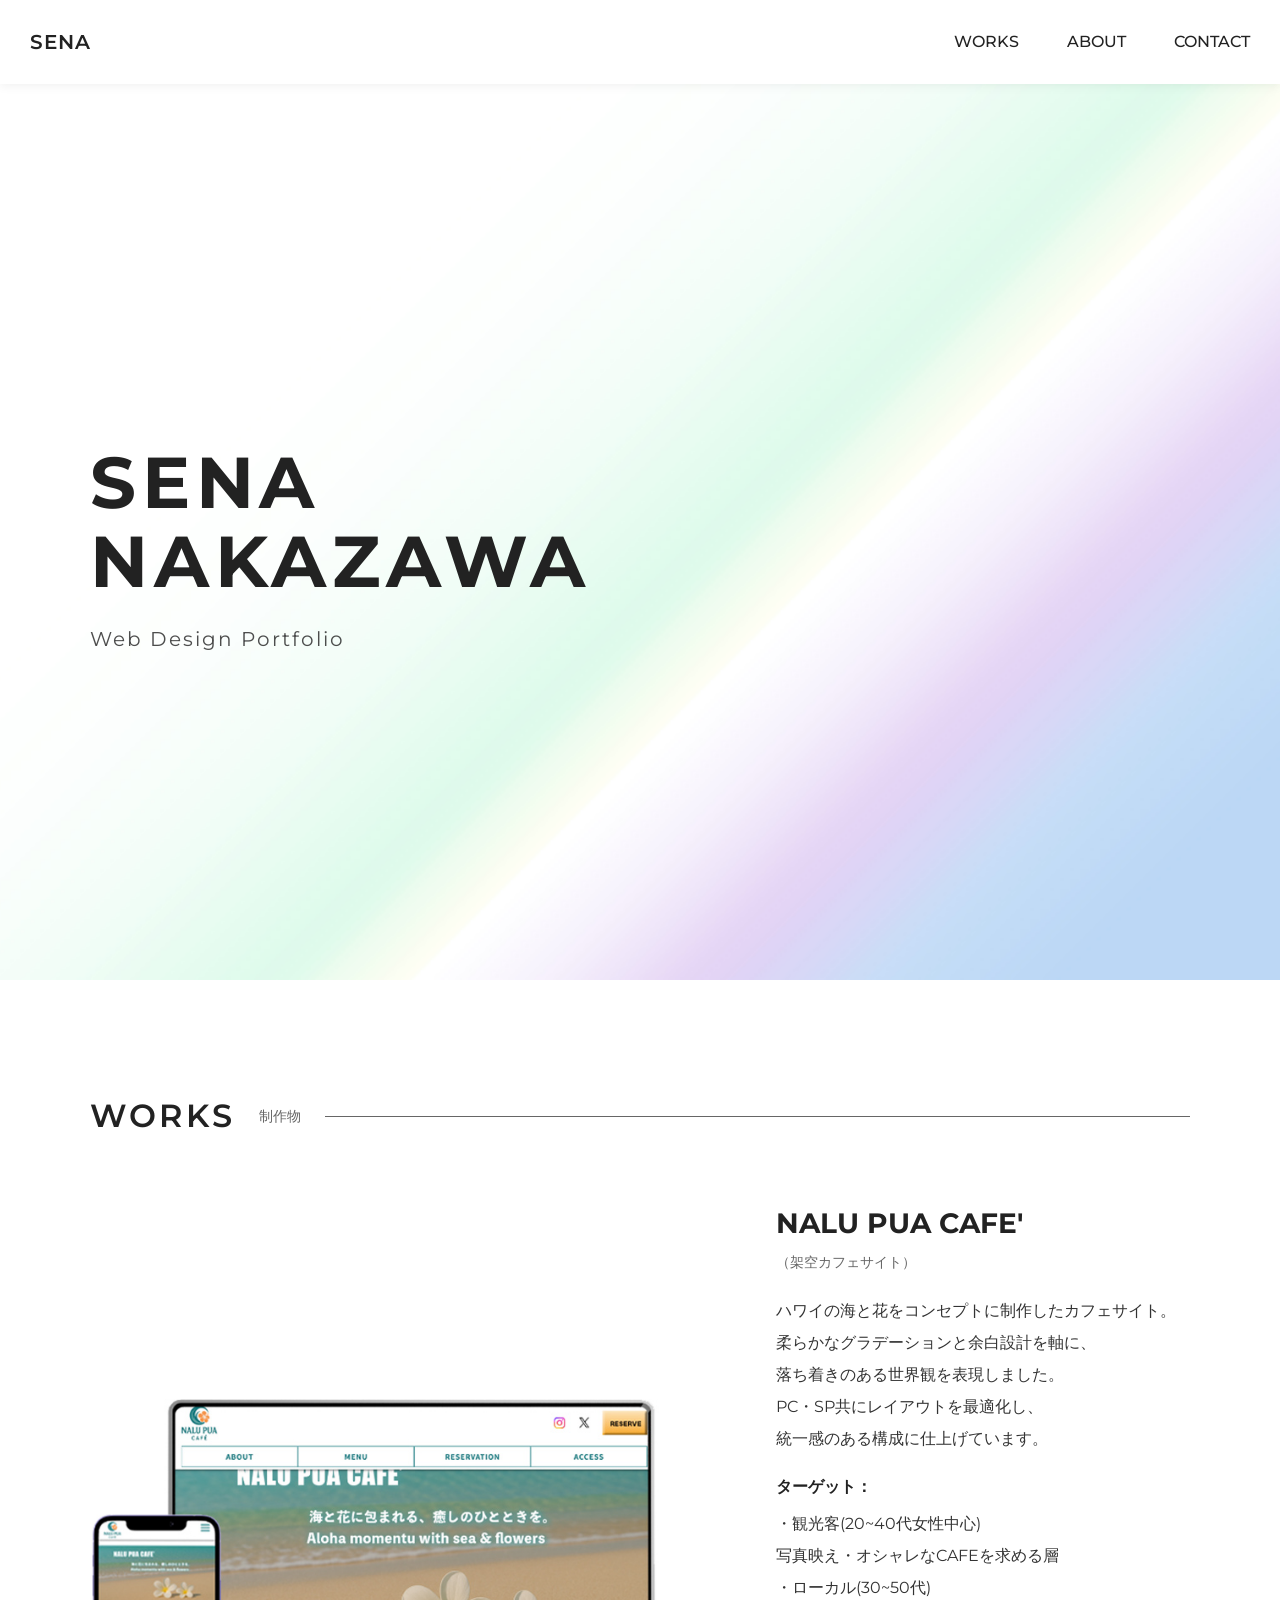
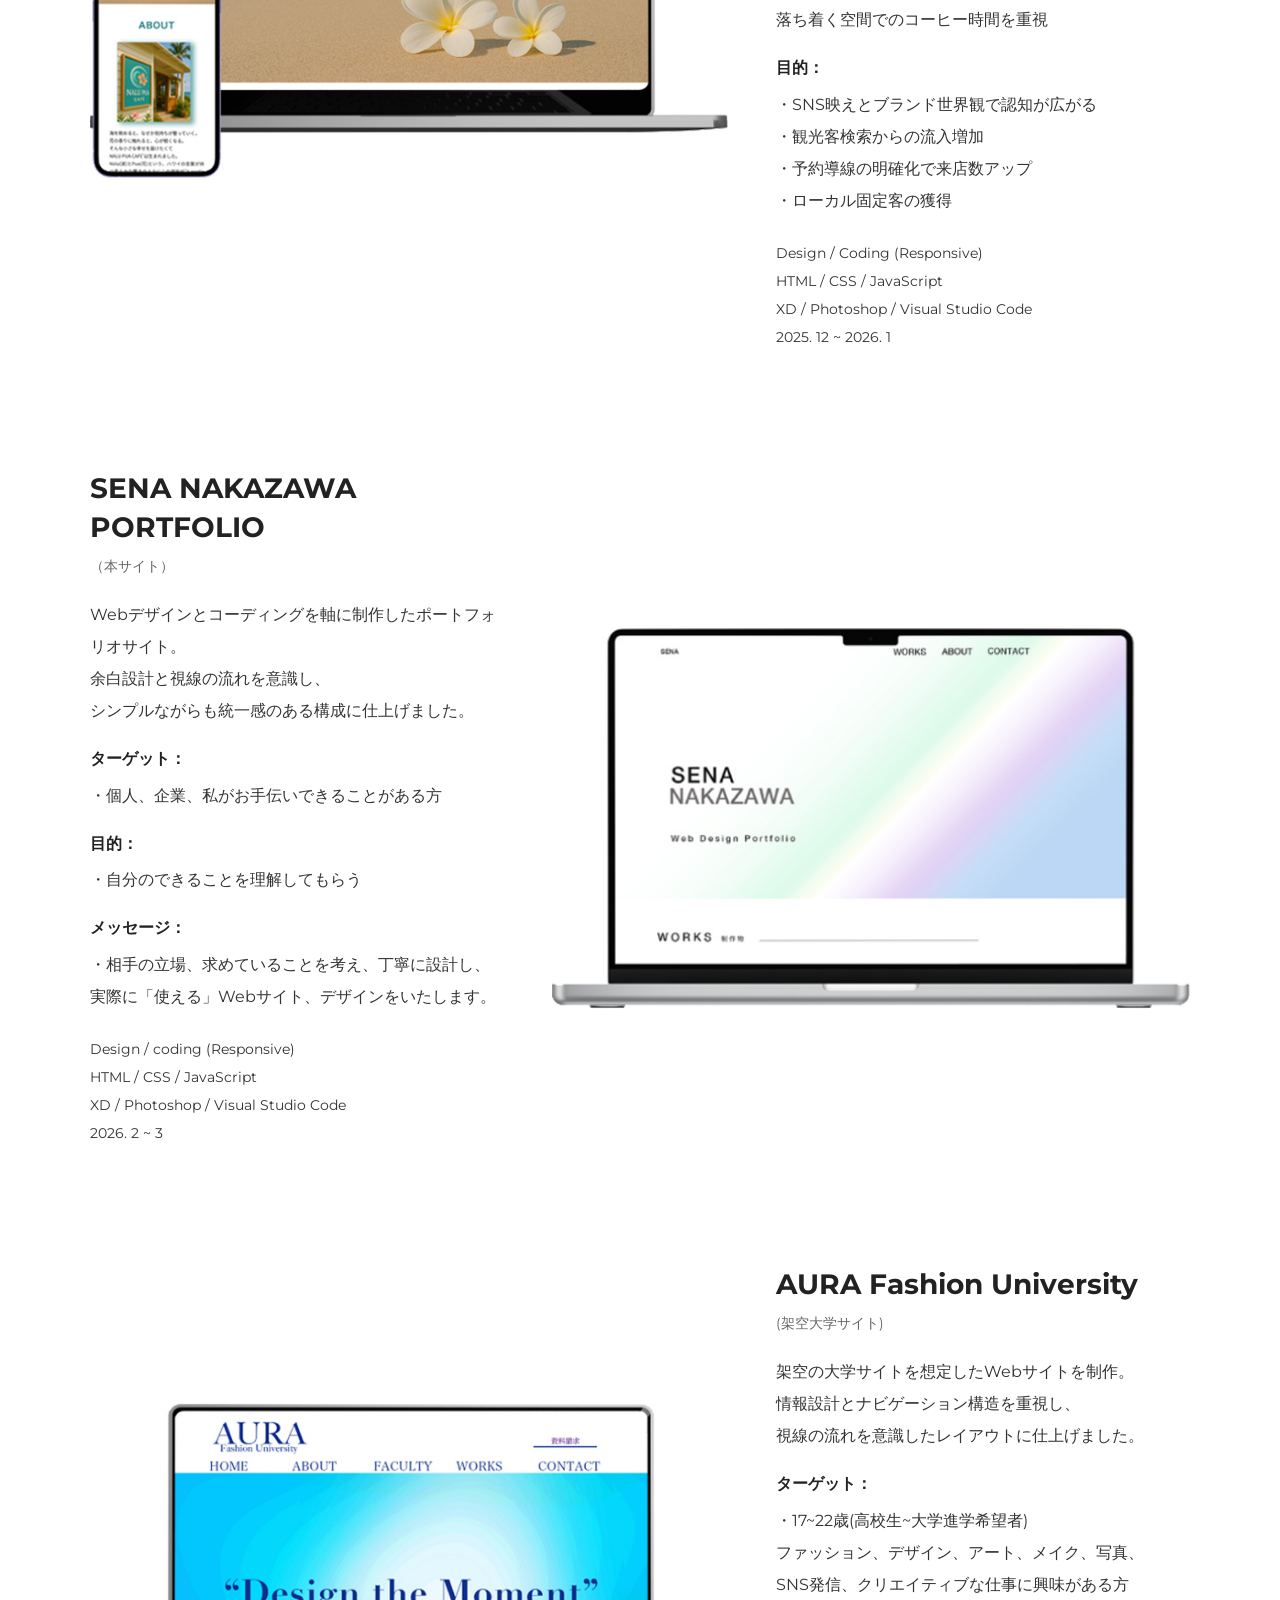
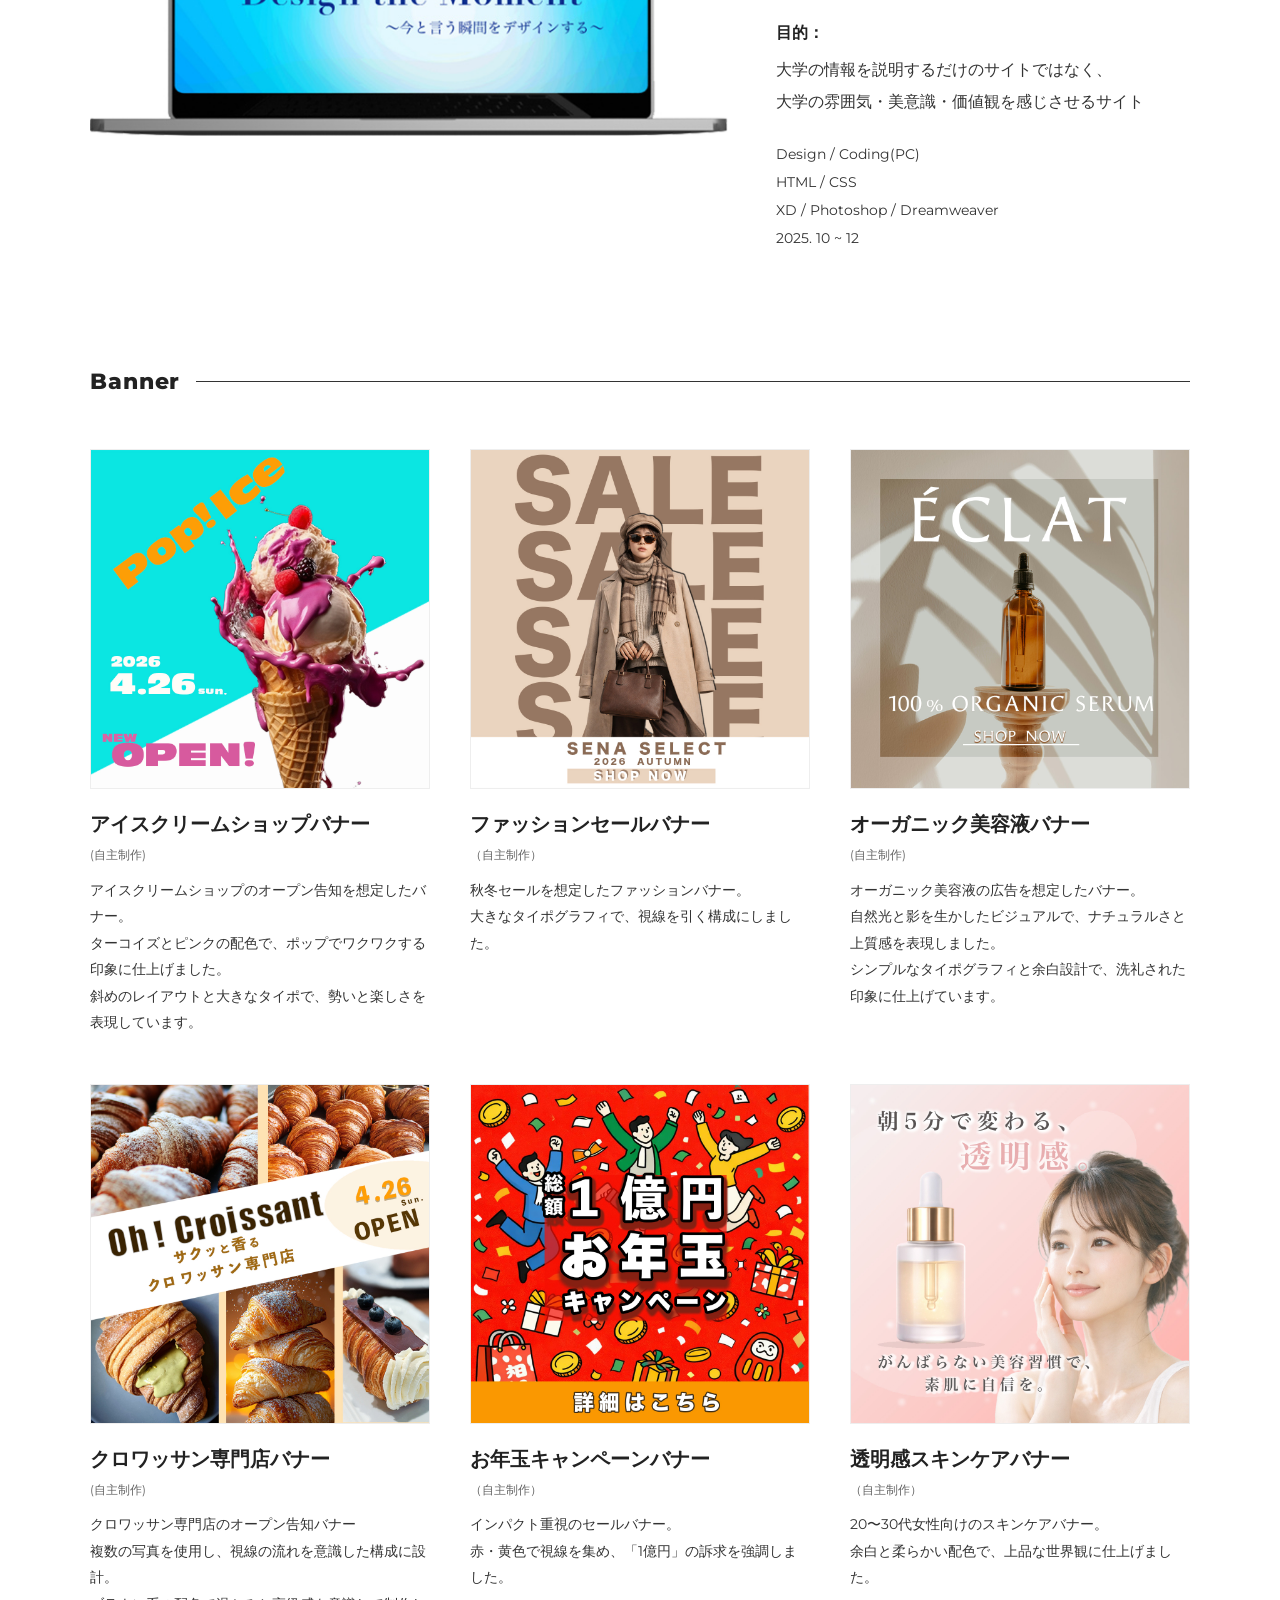
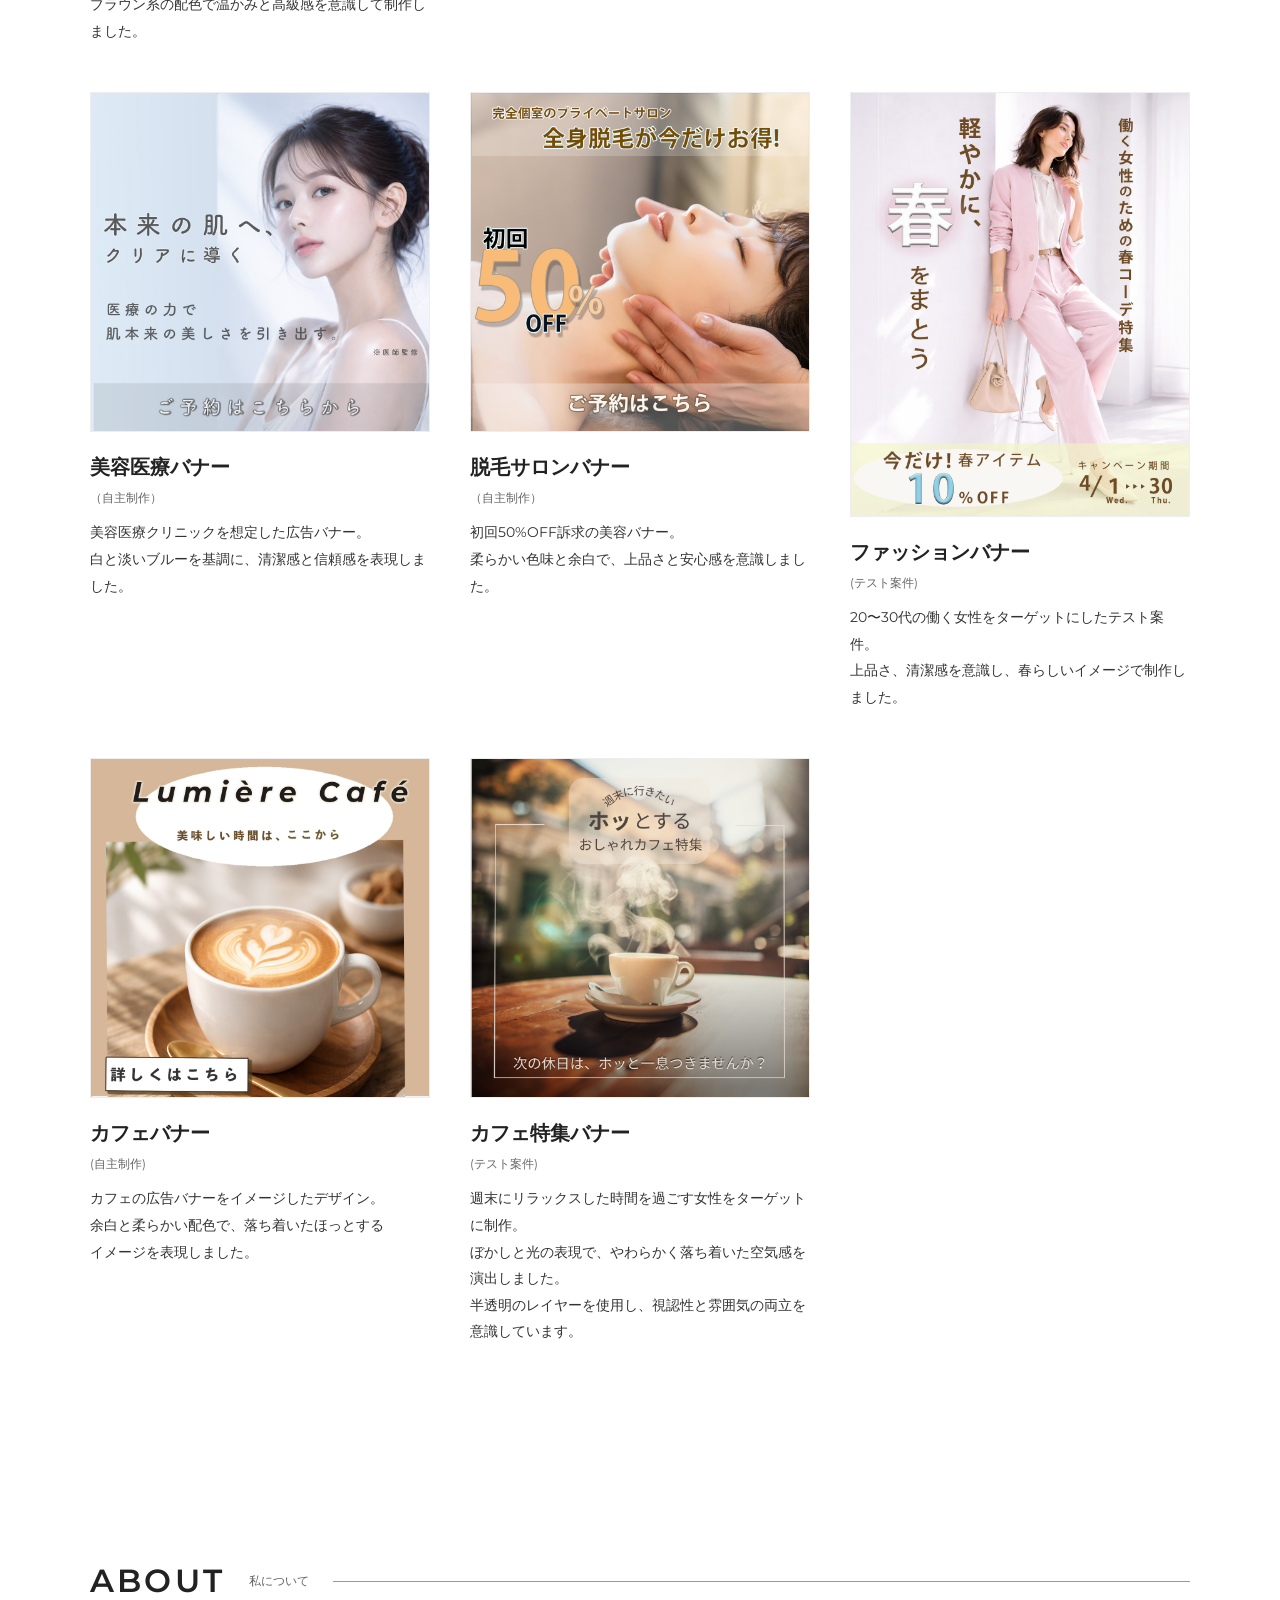
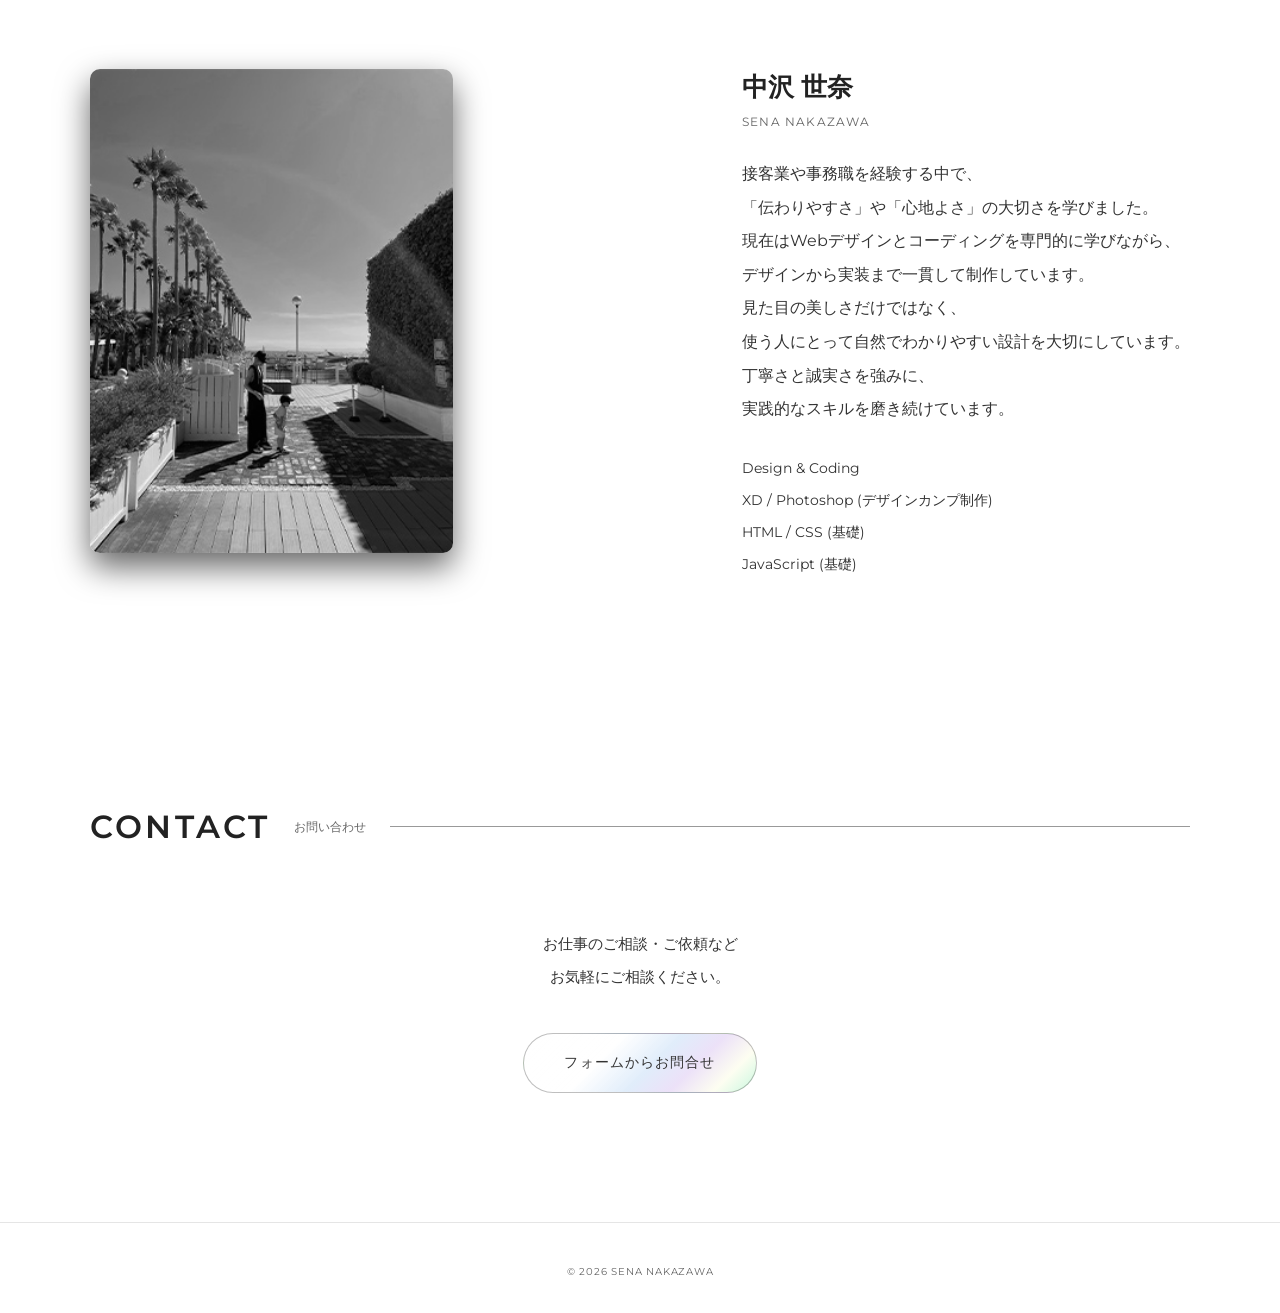
==== commit 2b494e61: "Add files via upload" ====
--- a/index.html
+++ b/index.html
@@ -345,6 +345,21 @@
                             </p>
                         </div>
                     </article>
+                    <!-- 11 -->
+                     <article class="banner_card">
+                        <div class="banner_cardImg">
+                            <img src="images/banner11.png" alt="カフェ特集バナー">
+                        </div>
+                        <div class="banner_cardBody">
+                             <h4 class="banner_cardTitle">カフェ特集バナー</h4>
+                             <p class="banner_cardSub">(テスト案件)</p>
+                              <p class="banner_cardText">
+                                週末にリラックスした時間を過ごす女性をターゲットに制作。<br>
+                                ぼかしと光の表現で、やわらかく落ち着いた空気感を演出しました。<br>
+                                半透明のレイヤーを使用し、視認性と雰囲気の両立を意識しています。
+                              </p>
+                        </div>
+                     </article>
 
                  </div>
         </section>
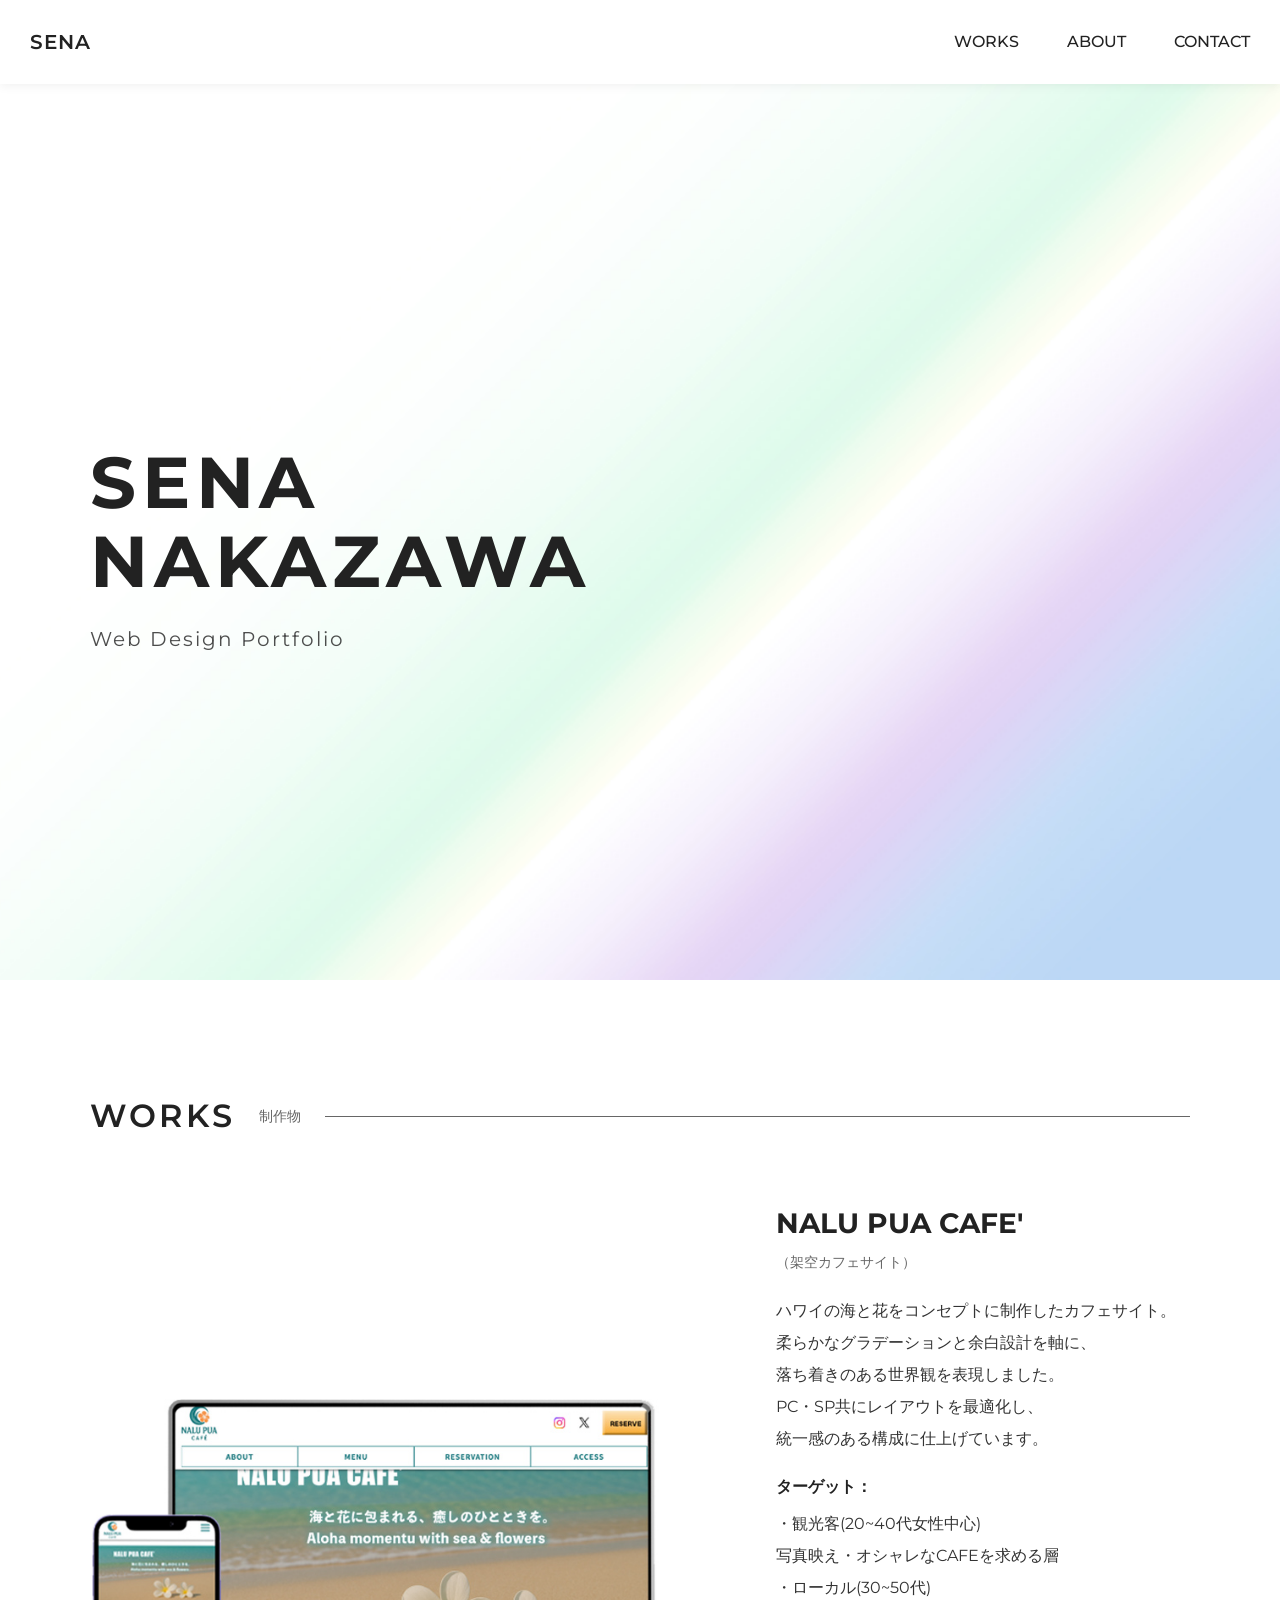
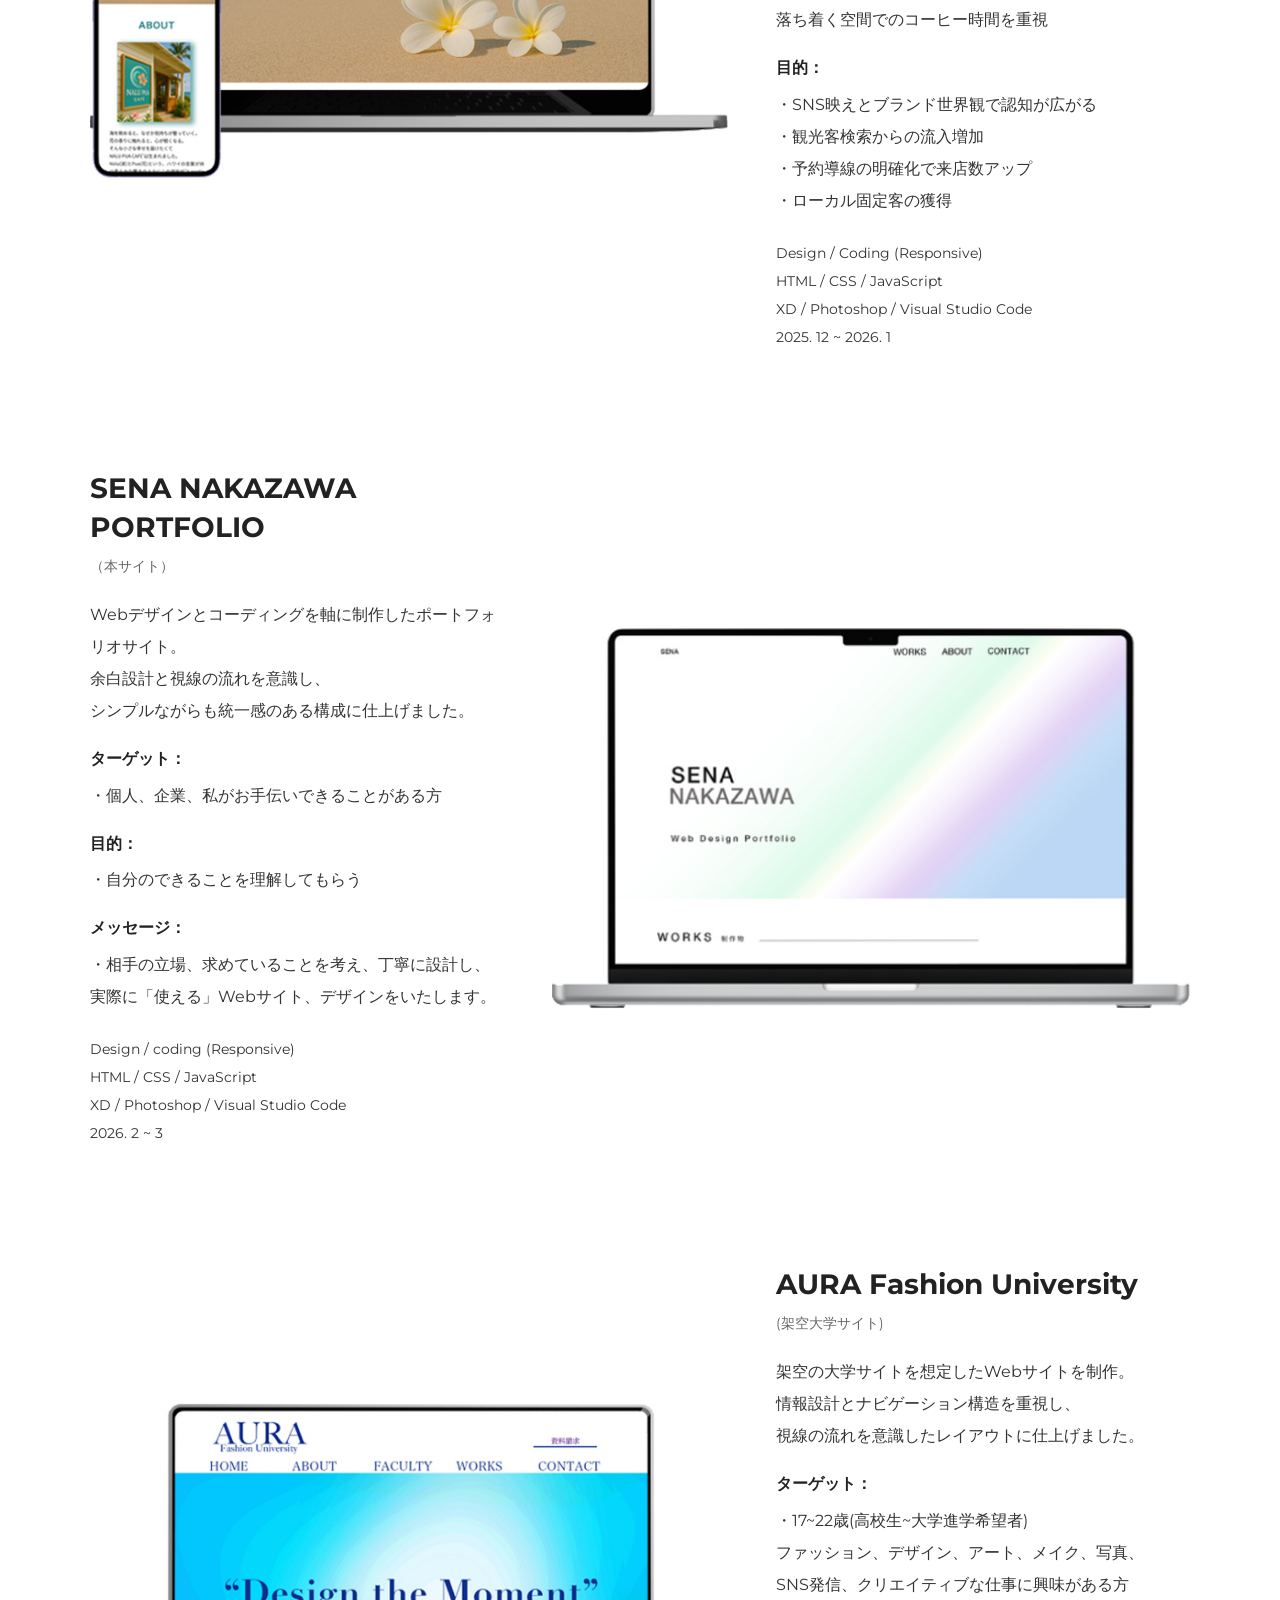
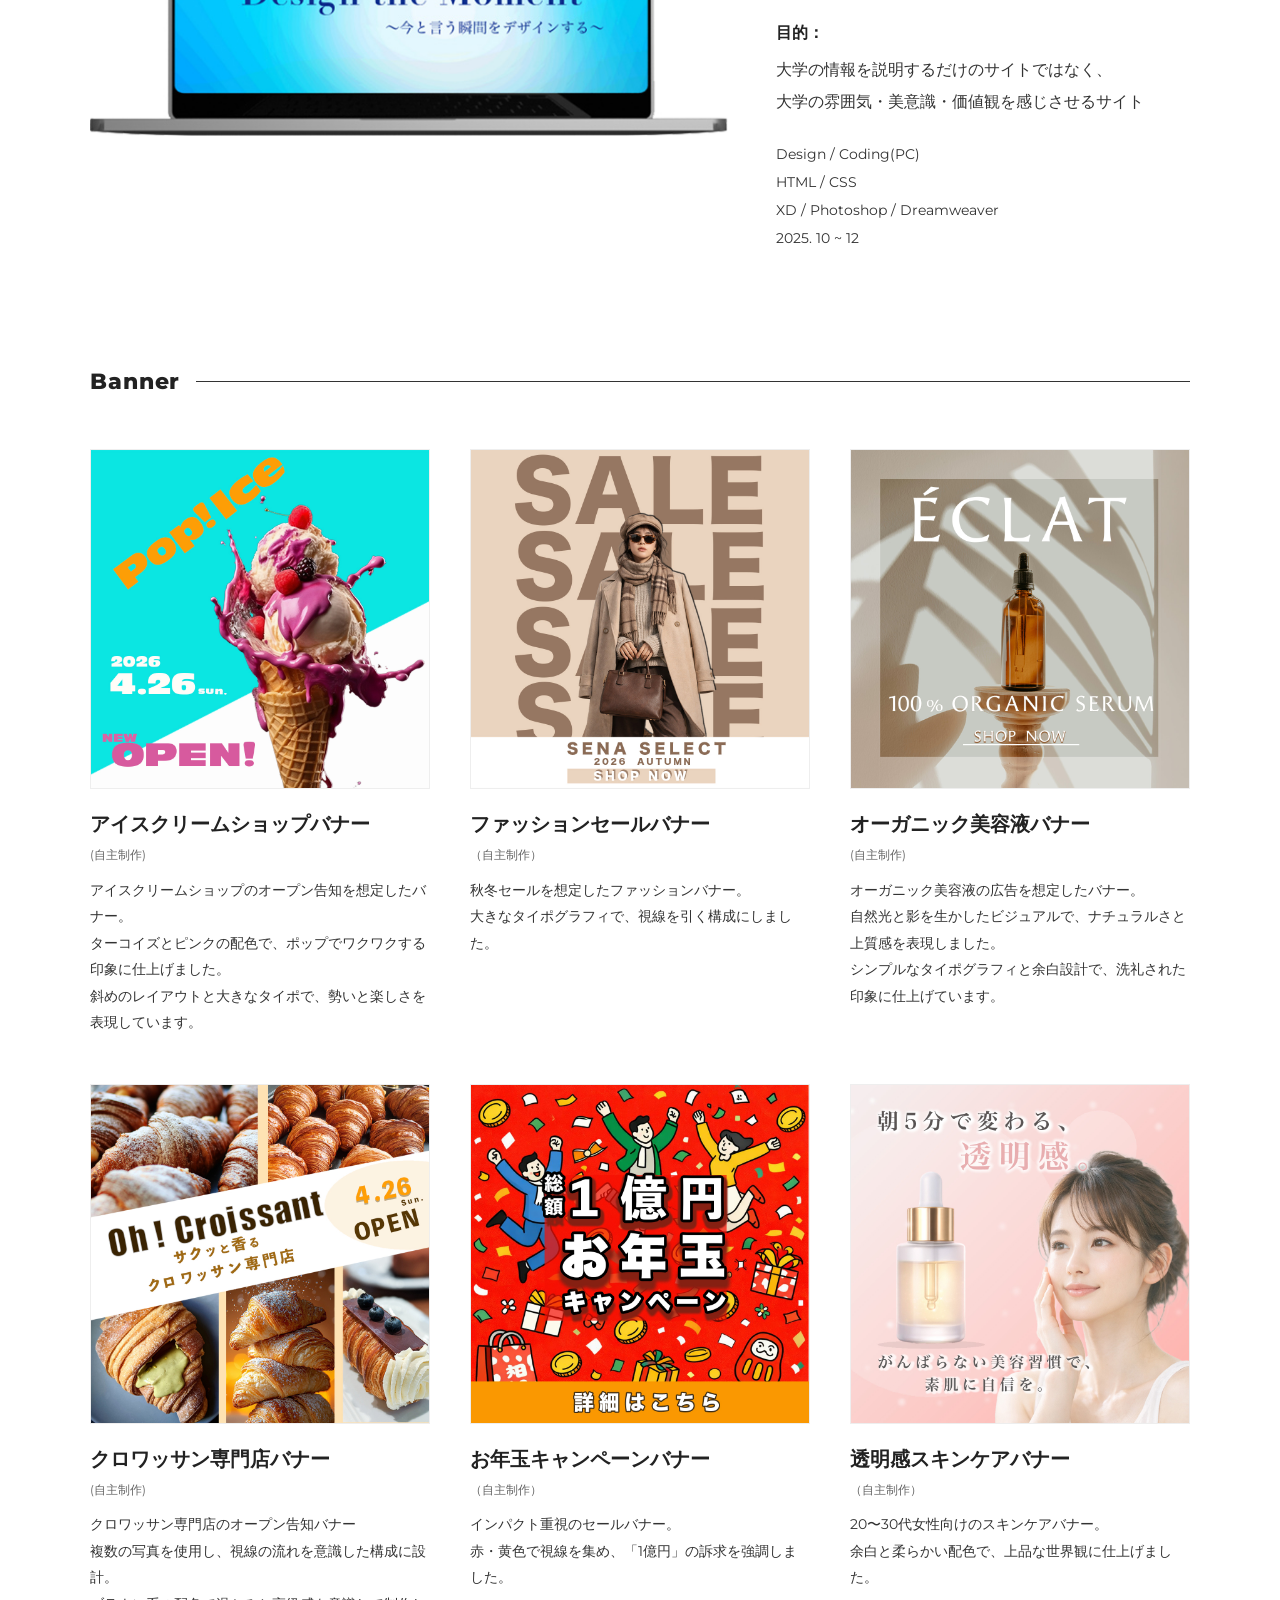
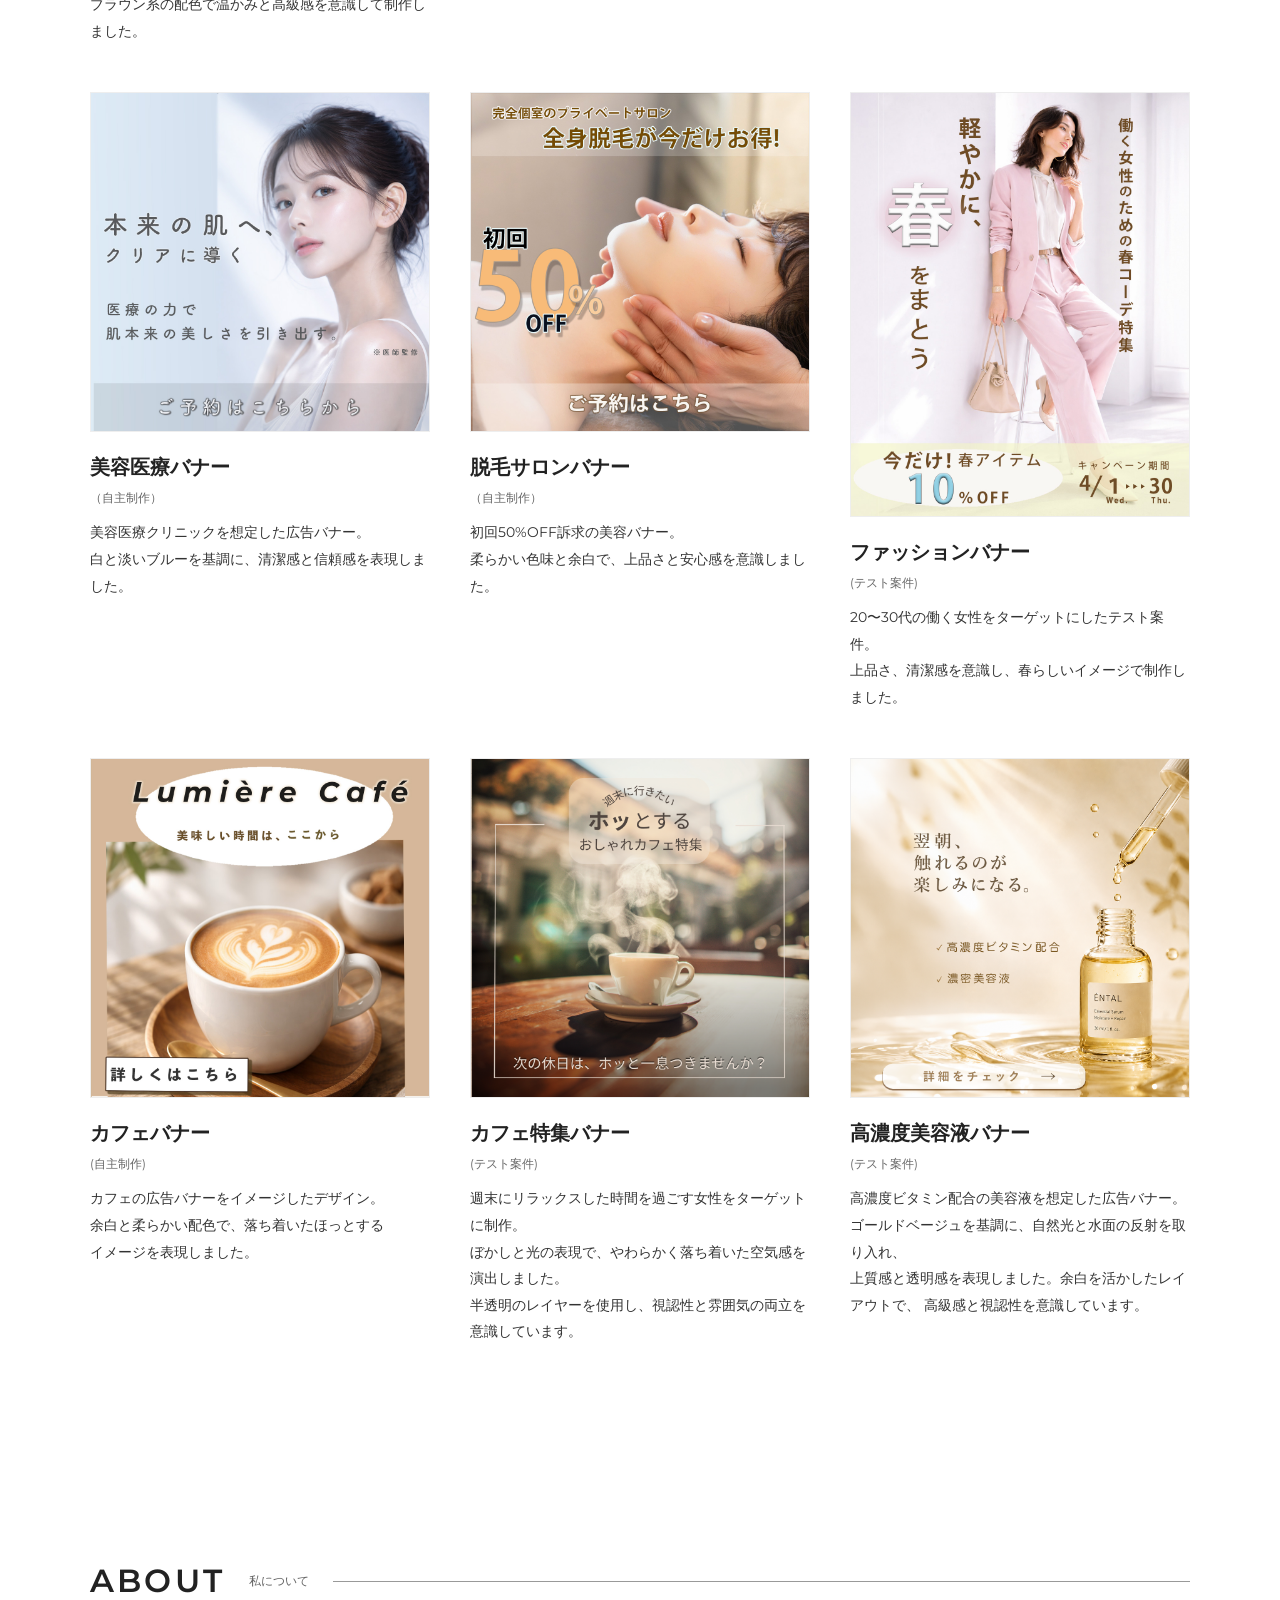
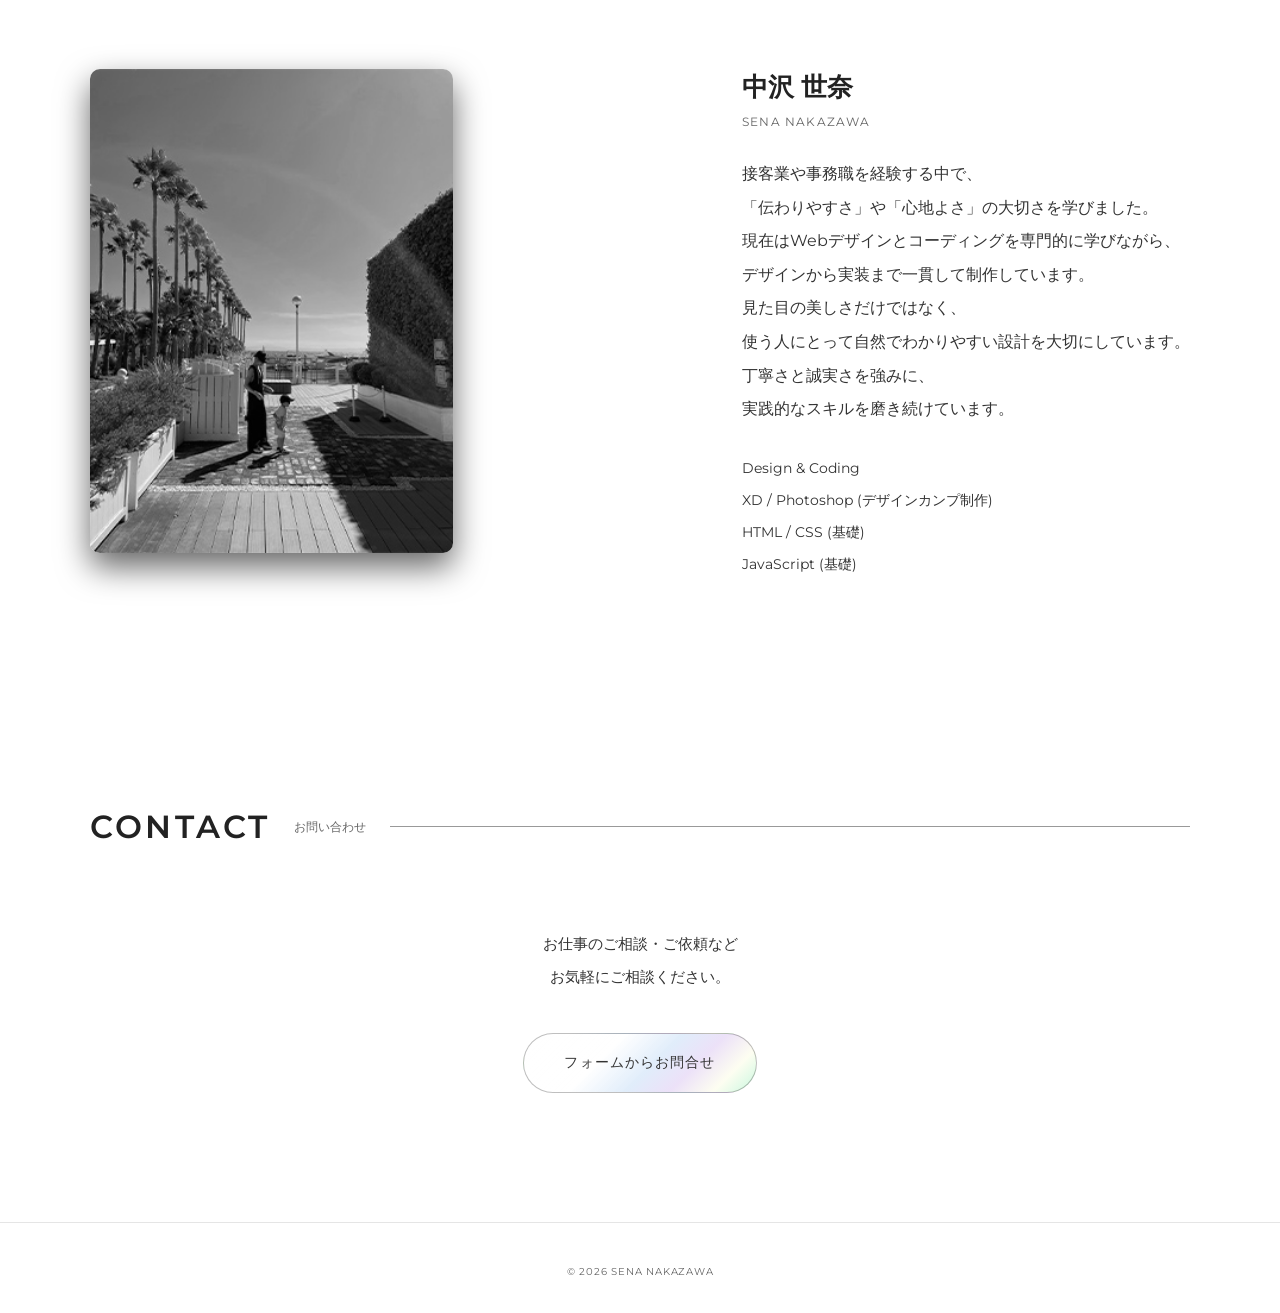
==== commit befa2ebc: "Add files via upload" ====
--- a/index.html
+++ b/index.html
@@ -360,6 +360,21 @@
                               </p>
                         </div>
                      </article>
+                     <article class="banner_card">
+                        <div class="banner_cardImg">
+                             <img src="images/banner13.png" alt="美容液広告バナー">
+                        </div>
+                       <div class="banner_cardBody">
+                        <h4 class="banner_cardTitle">高濃度美容液バナー</h4>
+                        <p class="banner_cardSub">(テスト案件)</p>
+                        <p class="banner_cardText">
+                           高濃度ビタミン配合の美容液を想定した広告バナー。<br>
+                           ゴールドベージュを基調に、自然光と水面の反射を取り入れ、<br>
+                           上質感と透明感を表現しました。余白を活かしたレイアウトで、
+                           高級感と視認性を意識しています。
+                        </p>
+                       </div>
+                 </article>
 
                  </div>
         </section>
